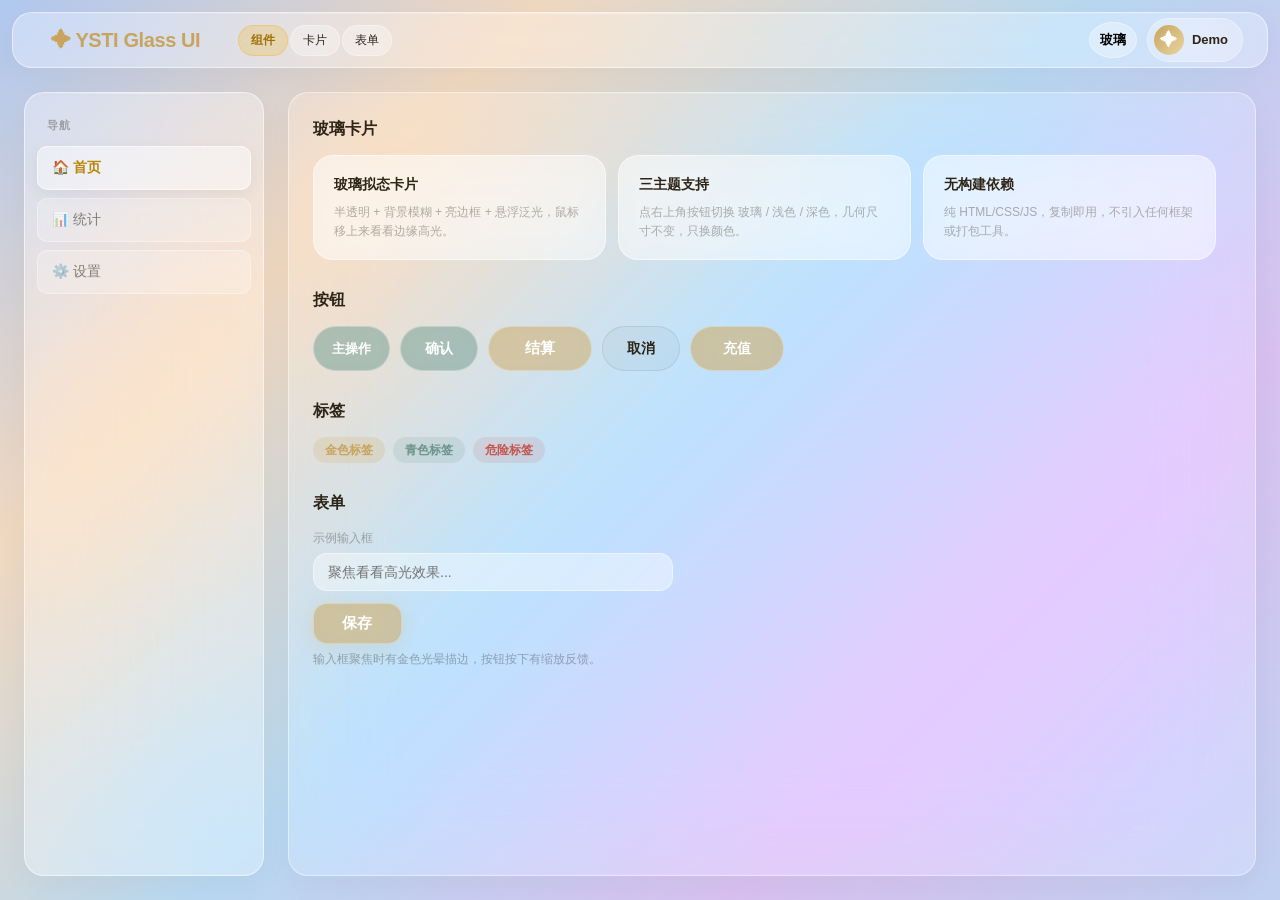
==== index.html @ b8344b78 "feat: YSTI Glass UI 初版——三主题玻璃拟态 UI 体系 - assets/ysti-glass.css：完整三主题样式（玻璃/浅色/深色，114KB） - assets/liqui" ====
<!DOCTYPE html>
<html lang="zh-CN">
<head>
<meta charset="UTF-8">
<meta name="viewport" content="width=device-width, initial-scale=1.0">
<title>YSTI Glass UI — 三主题玻璃拟态演示</title>
<link rel="stylesheet" href="assets/ysti-glass.css">
<style>
/* 演示页专属布局（演示用，非 UI 体系的一部分） */
body{padding:0}
.demo-wrap{display:flex;flex-direction:column;height:100vh}
.demo-main{display:flex;flex:1;min-height:0;padding:12px;gap:12px}
.demo-side{width:240px;padding:16px 12px;overflow-y:auto}
.demo-content{flex:1;padding:24px;overflow-y:auto}
.section{margin-bottom:28px}
.section h2{font-size:16px;margin-bottom:14px;color:var(--text);font-weight:700}
.card-row{display:flex;gap:12px;flex-wrap:wrap;margin-bottom:12px}
.demo-card{padding:18px 20px;min-width:180px;flex:1}
.demo-card h4{margin-bottom:8px;font-size:14px;color:var(--text)}
.demo-card p{font-size:12px;color:var(--text-dim);line-height:1.6}
.btn-row{display:flex;gap:10px;flex-wrap:wrap}
.demo-field{margin-bottom:12px;max-width:360px}
.demo-field label{display:block;font-size:12px;color:var(--text-dim);margin-bottom:6px}
.demo-field input{width:100%;padding:10px 14px;background:rgba(255,255,255,.4);border:1px solid rgba(255,255,255,.5);border-radius:var(--radius-sm);color:var(--text);font-size:14px;outline:none;font-family:inherit}
.demo-field input:focus{border-color:rgba(200,164,92,.5);box-shadow:0 0 0 3px var(--accent-glow)}
.badge-row{display:flex;gap:8px;flex-wrap:wrap;margin-bottom:12px}
.demo-badge{padding:4px 12px;border-radius:var(--radius-pill);font-size:12px;font-weight:600}
.demo-badge.gold{background:rgba(200,164,92,.2);color:var(--accent)}
.demo-badge.teal{background:rgba(107,149,137,.15);color:var(--teal)}
.demo-badge.red{background:rgba(196,85,77,.12);color:var(--danger)}
.demo-tip{font-size:12px;color:var(--text-dim);margin-top:6px}
</style>
</head>
<body>

<canvas id="cursorGlow"></canvas>
<div class="app-container demo-wrap" id="app">
  <div class="topbar">
    <div class="topbar-left">
      <div class="topbar-logo">✦ YSTI Glass UI</div>
      <div class="topbar-nav">
        <button class="topbar-nav-btn active">组件</button>
        <button class="topbar-nav-btn">卡片</button>
        <button class="topbar-nav-btn">表单</button>
      </div>
    </div>
    <div class="topbar-right">
      <button class="icon-btn" id="themeToggle" title="切换主题" style="font-size:13px;font-weight:600;padding:0 10px;width:auto">玻璃</button>
      <div class="user-badge"><div class="user-avatar">✦</div><span class="user-name">Demo</span></div>
    </div>
  </div>
  <div class="main-layout demo-main">
    <div class="sidebar demo-side">
      <div class="sidebar-title">导航</div>
      <button class="game-btn active"><span class="game-label">🏠 首页</span></button>
      <button class="game-btn"><span class="game-label">📊 统计</span></button>
      <button class="game-btn"><span class="game-label">⚙️ 设置</span></button>
    </div>
    <div class="main-content demo-content">
      <div class="section">
        <h2>玻璃卡片</h2>
        <div class="card-row">
          <div class="order-card demo-card">
            <h4>玻璃拟态卡片</h4>
            <p>半透明 + 背景模糊 + 亮边框 + 悬浮泛光，鼠标移上来看看边缘高光。</p>
          </div>
          <div class="order-card demo-card">
            <h4>三主题支持</h4>
            <p>点右上角按钮切换 玻璃 / 浅色 / 深色，几何尺寸不变，只换颜色。</p>
          </div>
          <div class="order-card demo-card">
            <h4>无构建依赖</h4>
            <p>纯 HTML/CSS/JS，复制即用，不引入任何框架或打包工具。</p>
          </div>
        </div>
      </div>
      <div class="section">
        <h2>按钮</h2>
        <div class="btn-row">
          <button class="btn-accept">主操作</button>
          <button class="btn-confirm">确认</button>
          <button class="btn-checkout">结算</button>
          <button class="btn-cancel">取消</button>
          <button class="btn-recharge">充值</button>
        </div>
      </div>
      <div class="section">
        <h2>标签</h2>
        <div class="badge-row">
          <span class="demo-badge gold">金色标签</span>
          <span class="demo-badge teal">青色标签</span>
          <span class="demo-badge red">危险标签</span>
        </div>
      </div>
      <div class="section">
        <h2>表单</h2>
        <div class="demo-field"><label>示例输入框</label><input placeholder="聚焦看看高光效果..."></div>
        <div class="btn-row"><button class="btn-save" style="width:auto;padding:10px 28px">保存</button></div>
        <div class="demo-tip">输入框聚焦时有金色光晕描边，按钮按下有缩放反馈。</div>
      </div>
    </div>
  </div>
</div>

<script src="assets/liquid-glass.js"></script>
<script>
// ============ 光标泛光（可选特效） ============
(function () {
  var canvas = document.getElementById("cursorGlow");
  if (!canvas) return;
  var ctx = canvas.getContext("2d");
  var mx = -200, my = -200, tmx = -200, tmy = -200;
  var dpr = window.devicePixelRatio || 1;
  function resize() {
    canvas.width = window.innerWidth * dpr;
    canvas.height = window.innerHeight * dpr;
    canvas.style.width = window.innerWidth + "px";
    canvas.style.height = window.innerHeight + "px";
    ctx.scale(dpr, dpr);
  }
  resize();
  window.addEventListener("resize", resize);
  function drawGlow() {
    ctx.clearRect(0, 0, window.innerWidth, window.innerHeight);
    tmx += (mx - tmx) * 0.25;
    tmy += (my - tmy) * 0.25;
    var g = ctx.createRadialGradient(tmx, tmy, 0, tmx, tmy, 180);
    g.addColorStop(0, "rgba(255,255,255,0.15)");
    g.addColorStop(0.35, "rgba(255,255,255,0.04)");
    g.addColorStop(1, "rgba(255,255,255,0)");
    ctx.fillStyle = g;
    ctx.fillRect(tmx - 180, tmy - 180, 360, 360);
    requestAnimationFrame(drawGlow);
  }
  drawGlow();
  document.addEventListener("mousemove", function (e) { mx = e.clientX; my = e.clientY; }, { passive: true });
})();

// ============ 玻璃边缘高光（可选特效） ============
(function () {
  function applyEdgeGlow(p, rx, ry) {
    var isDark = document.body.classList.contains("dark-mode");
    var c = isDark ? "200,164,92" : "255,255,255";
    var op1 = isDark ? 0.7 : 0.85;
    var op2 = isDark ? 0.25 : 0.18;
    var et = 0, eb = 0, el = 0, er = 0;
    var dt = Math.abs(ry); if (dt <= 50) et = 1 - dt / 50;
    var db = Math.abs(ry - 100); if (db <= 50) eb = 1 - db / 50;
    var dl = Math.abs(rx); if (dl <= 50) el = 1 - dl / 50;
    var dr = Math.abs(rx - 100); if (dr <= 50) er = 1 - dr / 50;
    var shadows = [];
    if (et > 0.02) shadows.push("inset 0 2px 1px rgba(" + c + "," + (op1 * et).toFixed(3) + "),inset 0 8px 22px -8px rgba(" + c + "," + (op2 * et).toFixed(3) + ")");
    if (eb > 0.02) shadows.push("inset 0 -2px 1px rgba(" + c + "," + (op1 * eb).toFixed(3) + "),inset 0 -8px 22px -8px rgba(" + c + "," + (op2 * eb).toFixed(3) + ")");
    if (el > 0.02) shadows.push("inset 2px 0 1px rgba(" + c + "," + (op1 * el).toFixed(3) + "),inset 8px 0 22px -8px rgba(" + c + "," + (op2 * el).toFixed(3) + ")");
    if (er > 0.02) shadows.push("inset -2px 0 1px rgba(" + c + "," + (op1 * er).toFixed(3) + "),inset -8px 0 22px -8px rgba(" + c + "," + (op2 * er).toFixed(3) + ")");
    p.style.boxShadow = shadows.join(",") || "";
  }
  var raf = null, lx = -999, ly = -999;
  document.addEventListener("mousemove", function (e) {
    lx = e.clientX; ly = e.clientY;
    if (!raf) raf = requestAnimationFrame(update);
  }, { passive: true });
  function update() {
    raf = null;
    document.querySelectorAll(".glass-panel").forEach(function (p) {
      var r = p.getBoundingClientRect();
      if (r.width <= 0) { p.style.boxShadow = ""; return; }
      var rx = ((lx - r.left) / r.width) * 100;
      var ry = ((ly - r.top) / r.height) * 100;
      if (rx < -60 || rx > 160 || ry < -60 || ry > 160) { p.style.boxShadow = ""; return; }
      applyEdgeGlow(p, rx, ry);
    });
  }
  function ig() {
    var sc = ".sidebar,.main-content,.topbar,.order-card,.login-panel,.publish-form";
    document.querySelectorAll(sc).forEach(function (el) { if (!el.classList.contains("glass-panel")) el.classList.add("glass-panel"); });
  }
  if (document.readyState === "loading") document.addEventListener("DOMContentLoaded", ig); else ig();
  window._glassInit = ig;
})();

// ============ 三主题切换 ============
(function () {
  var themeBtn = document.getElementById("themeToggle");
  var theme = localStorage.getItem("ysti_theme") || "glass";
  function applyTheme() {
    document.body.classList.remove("light-mode", "dark-mode");
    if (theme === "glass") { if (themeBtn) themeBtn.textContent = "玻璃"; if (window._glassInit) window._glassInit(); }
    else if (theme === "light") { document.body.classList.add("light-mode"); if (themeBtn) themeBtn.textContent = "浅色"; }
    else { document.body.classList.add("dark-mode"); if (themeBtn) themeBtn.textContent = "深色"; }
    localStorage.setItem("ysti_theme", theme);
  }
  applyTheme();
  if (themeBtn) {
    themeBtn.addEventListener("click", function () {
      if (theme === "glass") theme = "light";
      else if (theme === "light") theme = "dark";
      else theme = "glass";
      applyTheme();
    });
  }
})();
</script>
</body>
</html>
---- assets/ysti-glass.css ----
*,*::before,*::after{margin:0;padding:0;box-sizing:border-box}
:root{--glass-bg:rgba(255,255,255,0.45);--glass-bg-hover:rgba(255,255,255,0.65);--glass-border:rgba(255,255,255,0.5);--glass-blur:blur(28px);--glass-shadow:0 8px 40px rgba(0,0,0,0.08);--glass-shadow-hover:0 16px 56px rgba(0,0,0,0.12);--accent:#c8a45c;--accent2:#e8d5a3;--accent-glow:rgba(200,164,92,0.3);--teal:#6b9589;--teal-glow:rgba(107,149,137,0.25);--danger:#c4554d;--danger-glow:rgba(196,85,77,0.2);--text:#2c2416;--text-secondary:rgba(44,36,22,0.55);--text-dim:rgba(44,36,22,0.35);--bg:#f7f5f0;--radius:20px;--radius-sm:14px;--radius-xs:10px;--radius-pill:100px;--spring:cubic-bezier(0.34,1.56,0.64,1);--ease-out:cubic-bezier(0.16,1,0.3,1)}
html{scroll-behavior:smooth;font-family:-apple-system,BlinkMacSystemFont,"SF Pro Display","SF Pro Text","PingFang SC","Microsoft YaHei",sans-serif;-webkit-font-smoothing:antialiased;color:var(--text)}
body{background:var(--bg);overflow:hidden;height:100vh;line-height:1.5}
.login-overlay{position:fixed;inset:0;z-index:10000;display:flex;align-items:center;justify-content:center;background:rgba(247,245,240,0.75);backdrop-filter:blur(12px);-webkit-backdrop-filter:blur(12px);transition:opacity .45s ease,visibility .45s ease}
.login-overlay.hidden{opacity:0;visibility:hidden;pointer-events:none}
.login-panel{background:#fff;border:1px solid rgba(0,0,0,0.06);border-radius:28px;padding:52px 44px;width:100%;max-width:440px;text-align:center;box-shadow:0 2px 20px rgba(0,0,0,0.06);animation:panelIn .6s var(--spring)}
@keyframes panelIn{from{opacity:0;transform:translateY(28px) scale(.96)}to{opacity:1;transform:translateY(0) scale(1)}}
@keyframes fadeIn{from{opacity:0}to{opacity:1}}
.login-icon{width:76px;height:76px;margin:0 auto 20px;background:linear-gradient(135deg,rgba(200,164,92,.15),rgba(232,213,163,.1));border:1px solid rgba(200,164,92,.2);border-radius:50%;display:flex;align-items:center;justify-content:center;font-size:36px}
.login-panel h2{font-size:26px;font-weight:700;letter-spacing:-.02em;margin-bottom:6px}
.login-tabs{display:flex;gap:0;margin-bottom:20px;background:rgba(0,0,0,.03);border-radius:var(--radius-pill);padding:3px}
.login-tab{flex:1;padding:8px 0;border:none;background:transparent;border-radius:var(--radius-pill);font-size:14px;font-weight:600;cursor:pointer;color:var(--text-secondary);transition:all .3s ease;font-family:inherit}
.login-tab.active{background:#fff;color:var(--accent);box-shadow:0 2px 8px rgba(0,0,0,.06)}
.login-tab:hover:not(.active){color:var(--text)}
.login-error{font-size:13px;color:var(--danger);margin-bottom:12px;display:none}
.login-field{position:relative;margin-bottom:14px}
.login-field .field-icon{position:absolute;left:16px;top:50%;transform:translateY(-50%);font-size:16px;pointer-events:none;z-index:1}
.login-field input{width:100%;padding:14px 16px 14px 44px;background:#f8f8f7;border:1px solid rgba(0,0,0,.08);border-radius:var(--radius-sm);color:var(--text);font-size:15px;outline:none;transition:all .3s ease}
.login-field input:focus{border-color:rgba(200,164,92,.5);box-shadow:0 0 0 3px var(--accent-glow)}
.login-field input::placeholder{color:var(--text-dim)}
.login-btn{width:100%;padding:15px;background:var(--accent);color:#fff;border:none;border-radius:var(--radius-sm);font-size:16px;font-weight:700;cursor:pointer;letter-spacing:.02em;transition:all .3s var(--spring);margin-top:8px;font-family:inherit}
.login-btn:hover{background:var(--accent2);transform:translateY(-1px);box-shadow:0 4px 16px var(--accent-glow)}
.login-btn:active{transform:scale(.97)}
.login-hint{font-size:12px;color:var(--text-dim);margin-top:20px}
.app-container{display:flex;flex-direction:column;height:100vh;overflow:hidden;padding:0}
.topbar{position:relative;z-index:100;height:56px;display:flex;align-items:center;justify-content:space-between;padding:0 24px;background:rgba(255,255,255,.5);backdrop-filter:blur(30px) saturate(1.8);-webkit-backdrop-filter:blur(30px) saturate(1.8);flex-shrink:0}
.topbar-left{display:flex;align-items:center;gap:4px}
.topbar-logo{font-size:20px;font-weight:800;letter-spacing:-.02em;color:var(--accent);cursor:pointer;padding:6px 14px;border-radius:8px;text-decoration:none;transition:background .2s ease;user-select:none}
.topbar-logo:hover{background:rgba(0,0,0,.03)}
.topbar-nav{display:flex;align-items:center;gap:2px;margin-left:20px}
.topbar-nav-btn{display:flex;align-items:center;gap:4px;padding:5px 10px;border:none;background:transparent;border-radius:var(--radius-pill);font-size:12px;font-weight:500;color:var(--text-secondary);cursor:pointer;transition:all .3s ease;font-family:inherit;white-space:nowrap}
.topbar-nav-btn:hover{background:rgba(0,0,0,.03);color:var(--text)}
.topbar-nav-btn.active{background:rgba(200,164,92,.15);color:var(--accent);font-weight:700}
.topbar-nav-btn .badge{display:inline-flex;align-items:center;justify-content:center;min-width:18px;height:18px;padding:0 5px;border-radius:9px;background:var(--danger);color:#fff;font-size:10px;font-weight:700}
.topbar-right{display:flex;align-items:center;gap:10px;position:relative}
.topbar-balance{display:flex;align-items:center;gap:14px;padding:6px 16px;background:rgba(255,255,255,.45);backdrop-filter:blur(12px);-webkit-backdrop-filter:blur(12px);border:1px solid rgba(0,0,0,.06);border-radius:var(--radius-pill);font-size:13px;font-weight:600}
.topbar-balance .bal-item{display:flex;align-items:center;gap:4px}
.topbar-balance .bal-label{font-size:10px;color:var(--text-dim);font-weight:400}
.topbar-balance .bal-val{font-weight:700;color:var(--text)}
.bal-y{color:var(--accent)!important}
.bal-i{color:var(--teal)!important}
.icon-btn{width:36px;height:36px;border:none;background:rgba(255,255,255,.4);backdrop-filter:blur(8px);-webkit-backdrop-filter:blur(8px);border:1px solid rgba(0,0,0,.06);border-radius:50%;font-size:18px;cursor:pointer;display:flex;align-items:center;justify-content:center;transition:all .3s ease;position:relative}
.icon-btn:hover{background:rgba(255,255,255,.6);transform:scale(1.05)}
.icon-btn.has-notify::after{content:'';position:absolute;top:4px;right:4px;width:9px;height:9px;background:var(--danger);border-radius:50%;border:2px solid rgba(255,255,255,.8)}
.notify-dropdown{position:absolute;top:calc(100% + 8px);right:52px;background:rgba(255,255,255,.88);backdrop-filter:blur(40px) saturate(1.8);-webkit-backdrop-filter:blur(40px) saturate(1.8);border:1px solid rgba(255,255,255,.6);border-radius:var(--radius-sm);padding:6px 0;min-width:260px;max-height:360px;overflow-y:auto;box-shadow:0 12px 40px rgba(0,0,0,.1);opacity:0;visibility:hidden;transform:translateY(-8px);transition:all .25s var(--ease-out);z-index:101}
.notify-dropdown.show{opacity:1;visibility:visible;transform:translateY(0)}
.notify-item{display:flex;align-items:flex-start;gap:10px;padding:10px 16px;font-size:13px;color:var(--text);cursor:pointer;transition:background .2s ease;border-bottom:1px solid rgba(0,0,0,.03)}
.notify-item:hover{background:rgba(0,0,0,.02)}
.notify-item.unread{background:rgba(200,164,92,.06)}
.notify-dot{width:7px;height:7px;border-radius:50%;background:var(--accent);flex-shrink:0;margin-top:5px}
.notify-dot.read{background:transparent}
.notify-content{flex:1;min-width:0}
.notify-title{font-weight:600;font-size:13px;margin-bottom:2px}
.notify-desc{font-size:11px;color:var(--text-secondary);line-height:1.4}
.notify-time{font-size:10px;color:var(--text-dim);margin-top:3px}
.notify-empty{padding:24px;text-align:center;color:var(--text-dim);font-size:13px}
.user-badge{display:flex;align-items:center;gap:8px;padding:6px 14px 6px 6px;background:rgba(255,255,255,.2);backdrop-filter:blur(24px) saturate(1.2);-webkit-backdrop-filter:blur(24px) saturate(1.2);border:1px solid rgba(255,255,255,.35);border-radius:var(--radius-pill);cursor:pointer;transition:all .3s ease}
.user-badge:hover{background:rgba(255,255,255,.65);transform:translateY(-1px)}
.user-avatar{width:30px;height:30px;border-radius:50%;background:linear-gradient(135deg,#c8a45c,#e8d5a3);display:flex;align-items:center;justify-content:center;font-size:18px;color:#fff;flex-shrink:0}
.user-name{font-size:13px;font-weight:600;max-width:120px;overflow:hidden;text-overflow:ellipsis;white-space:nowrap}
.settings-dropdown{position:absolute;top:calc(100% + 8px);right:4px;background:rgba(255,255,255,.85);backdrop-filter:blur(40px) saturate(1.8);-webkit-backdrop-filter:blur(40px) saturate(1.8);border:1px solid rgba(255,255,255,.6);border-radius:var(--radius-sm);padding:6px 0;min-width:180px;box-shadow:0 12px 40px rgba(0,0,0,.1);opacity:0;visibility:hidden;transform:translateY(-8px);transition:all .25s var(--ease-out);z-index:101}
.settings-dropdown.show{opacity:1;visibility:visible;transform:translateY(0)}
.dropdown-item{display:flex;align-items:center;gap:10px;padding:10px 18px;font-size:14px;color:var(--text);cursor:pointer;transition:background .2s ease}
.dropdown-item:hover{background:rgba(0,0,0,.03)}
.dropdown-item.danger{color:var(--danger)}
.dropdown-item.danger:hover{background:rgba(196,85,77,.08)}
.dropdown-divider{height:1px;background:rgba(0,0,0,.06);margin:4px 0}
.main-layout{display:flex;flex:1;min-height:0;overflow:hidden}
.sidebar{width:220px;padding:20px 14px;background:rgba(255,255,255,.18);backdrop-filter:blur(44px) saturate(1.6);-webkit-backdrop-filter:blur(44px) saturate(1.6);display:flex;flex-direction:column;gap:6px;overflow-y:auto;flex-shrink:0}
.sidebar-title{font-size:11px;font-weight:700;text-transform:uppercase;letter-spacing:.06em;color:var(--text-dim);padding:0 10px;margin:8px 0 6px}
.game-btn{display:flex;align-items:center;gap:10px;padding:10px 14px;border:none;background:transparent;border-radius:var(--radius-xs);font-size:14px;font-weight:500;color:var(--text-secondary);cursor:pointer;transition:all .3s ease;font-family:inherit;text-align:left;width:100%}
.game-btn:hover{background:rgba(255,255,255,.42)!important;border-color:rgba(255,255,255,.55)!important;color:var(--text)!important;box-shadow:0 3px 14px rgba(0,0,0,.06)!important}
.game-btn.active{background:rgba(255,255,255,.48)!important;color:var(--accent)!important;font-weight:700!important;border-color:rgba(255,255,255,.55)!important;box-shadow:0 4px 16px rgba(0,0,0,.06)!important}
.game-btn .game-icon{font-size:18px}
.game-btn 
.game-btn:disabled{cursor:default;pointer-events:none}
.main-content{flex:1;padding:24px 32px;overflow-y:auto;min-width:0;scrollbar-gutter:stable}
.section-header{display:flex;align-items:center;gap:14px;margin-bottom:20px}
.oc-cart-entry{display:inline-flex;align-items:center;gap:6px;margin-left:auto;padding:8px 14px;border-radius:12px;border:1px solid rgba(0,0,0,.08);background:rgba(255,255,255,.45);backdrop-filter:blur(12px);-webkit-backdrop-filter:blur(12px);color:var(--text);font-size:13px;font-weight:600;font-family:inherit;cursor:pointer;flex-shrink:0;transition:all .2s}
.oc-cart-entry:hover{border-color:var(--accent);box-shadow:0 0 0 3px var(--accent-glow)}
.oc-cart-entry .oce-icon{font-size:15px;line-height:1}
body.light-mode .oc-cart-entry{background:rgba(0,0,0,.03);border-color:rgba(0,0,0,.08)}
body.dark-mode .oc-cart-entry{background:rgba(255,255,255,.06);border-color:rgba(255,255,255,.1);color:#e8e6e3}
.section-header-icon{font-size:28px;flex-shrink:0;width:44px;height:44px;display:flex;align-items:center;justify-content:center;background:rgba(255,255,255,.35);backdrop-filter:blur(12px);-webkit-backdrop-filter:blur(12px);border-radius:12px;border:1px solid rgba(255,255,255,.4)}
.section-title{font-size:20px;font-weight:700;letter-spacing:-.02em}
.section-subtitle{font-size:13px;color:var(--text-dim);margin-top:4px}
.hidden-view{display:none}#view-chat:not(.hidden-view){display:flex;flex-direction:column;height:100%}#chatActive{flex:1;min-height:0}

.search-bar{display:flex!important;align-items:center;gap:6px;margin-bottom:16px}
.search-input{flex:1!important;min-width:120px;padding:10px 16px;background:rgba(255,255,255,.25);border:1px solid rgba(0,0,0,.06);border-radius:var(--radius-pill);font-size:13px;color:var(--text);outline:none;font-family:inherit;transition:all .2s ease;height:42px;line-height:1.4;box-sizing:border-box}
.search-input:focus{border-color:rgba(200,164,92,.5);box-shadow:0 0 0 2px rgba(200,164,92,.15)}
.search-input::placeholder{color:var(--text-dim)}.search-btn{padding:10px 16px;background:rgba(200,164,92,.4);backdrop-filter:blur(10px);-webkit-backdrop-filter:blur(10px);color:#fff;border:1px solid rgba(255,255,255,.3);border-radius:var(--radius-pill);font-size:13px;font-weight:600;cursor:pointer;transition:all .2s ease;font-family:inherit;white-space:nowrap;height:42px;line-height:1.4;flex-shrink:0;box-sizing:border-box}
.search-btn:hover{background:rgba(200,164,92,.6);transform:translateY(-1px)}
.search-btn:active{transform:scale(.97)}
.filter-group{display:flex;gap:2px;flex-shrink:0!important;align-items:center}
.filter-select{display:none;padding:10px 32px 10px 14px;background:rgba(255,255,255,.4);backdrop-filter:blur(20px) saturate(1.6);-webkit-backdrop-filter:blur(20px) saturate(1.6);border:1px solid rgba(255,255,255,.55);border-radius:var(--radius-pill);font-size:12px;font-weight:600;color:var(--text);cursor:pointer;font-family:inherit;outline:none;appearance:none;-webkit-appearance:none;background-image:url("data:image/svg+xml,%3Csvg xmlns='http://www.w3.org/2000/svg' width='12' height='12' viewBox='0 0 12 12'%3E%3Cpath d='M2 4l4 4 4-4' stroke='%23888' stroke-width='1.8' fill='none' stroke-linecap='round' stroke-linejoin='round'/%3E%3C/svg%3E");background-repeat:no-repeat;background-position:right 10px center;transition:all .25s ease;box-shadow:0 2px 12px rgba(0,0,0,.05);box-sizing:border-box}
.filter-select:hover{border-color:rgba(200,164,92,.6);box-shadow:0 4px 20px rgba(200,164,92,.18);background:rgba(255,255,255,.6);transform:translateY(-1px)}
.filter-select:focus{border-color:var(--accent);box-shadow:0 0 0 3px var(--accent-glow)}
/* Custom Filter Dropdown */
.filter-dropdown{position:relative;flex-shrink:0!important;display:flex;align-items:center;height:42px}
.filter-dropdown-trigger{display:flex;align-items:center;gap:4px;padding:10px 10px;background:rgba(255,255,255,.4);backdrop-filter:blur(20px) saturate(1.6);-webkit-backdrop-filter:blur(20px) saturate(1.6);border:1px solid rgba(255,255,255,.55);border-radius:var(--radius-pill);font-size:13px;font-weight:600;color:var(--text);cursor:pointer;font-family:inherit;outline:none;transition:all .25s ease;box-shadow:0 2px 12px rgba(0,0,0,.05);white-space:nowrap;user-select:none;height:42px;line-height:1.4;box-sizing:border-box}
.filter-dropdown-trigger:hover{border-color:rgba(200,164,92,.5);box-shadow:0 4px 20px rgba(200,164,92,.15);background:rgba(255,255,255,.65);transform:translateY(-1px)}
.filter-dropdown.open .filter-dropdown-trigger{border-color:rgba(200,164,92,.5);box-shadow:0 4px 16px rgba(200,164,92,.15);background:rgba(255,255,255,.55)}
.filter-dropdown-arrow{font-size:10px;color:var(--text-dim);transition:transform .25s ease;line-height:1;display:inline-flex;align-items:center}
.filter-dropdown.open .filter-dropdown-arrow{transform:rotate(180deg)}
.filter-dropdown-menu{position:absolute;top:calc(100% + 6px);left:0;min-width:100%;background:rgba(255,255,255,.55);backdrop-filter:blur(44px) saturate(2);-webkit-backdrop-filter:blur(44px) saturate(2);border:1px solid rgba(255,255,255,.6);border-radius:var(--radius-sm);padding:6px;box-shadow:0 12px 40px rgba(0,0,0,.1);opacity:0;visibility:hidden;transform:translateY(-6px);transition:all .25s var(--ease-out);z-index:999;overflow:hidden}
.filter-dropdown.open .filter-dropdown-menu{opacity:1;visibility:visible;transform:translateY(0)}
.filter-dropdown-item{padding:8px 14px;font-size:12px;font-weight:500;color:var(--text);cursor:pointer;border-radius:6px;transition:all .15s ease;white-space:nowrap}
.filter-dropdown-item:hover{background:rgba(200,164,92,.12);color:#b8943a}
.filter-dropdown-item.active{background:rgba(200,164,92,.18);color:#b8943a;font-weight:700}
body.dark-mode .filter-dropdown-trigger{background:rgba(255,255,255,0.1)!important;backdrop-filter:blur(20px) saturate(1.6)!important;-webkit-backdrop-filter:blur(20px) saturate(1.6)!important;border:1px solid rgba(255,255,255,0.2)!important;color:rgba(232,230,227,0.9)!important;box-shadow:0 2px 12px rgba(0,0,0,.2)!important}
body.dark-mode .filter-dropdown-trigger:hover{border-color:rgba(200,164,92,.5)!important}
body.dark-mode .filter-dropdown-menu{background:rgba(38,38,42,.95)!important;border:1px solid rgba(255,255,255,0.15)!important;box-shadow:0 12px 40px rgba(0,0,0,.4)!important}
body.dark-mode .filter-dropdown-item{color:rgba(232,230,227,0.8)!important}
body.dark-mode .filter-dropdown-item:hover{background:rgba(200,164,92,.15)!important}
body.dark-mode .filter-dropdown-item.active{background:rgba(200,164,92,.22)!important}





.order-grid{display:grid;grid-template-columns:repeat(auto-fill,minmax(340px,1fr));gap:16px}
.order-card{background:rgba(255,255,255,.45);backdrop-filter:blur(20px);-webkit-backdrop-filter:blur(20px);border:1px solid rgba(255,255,255,.5);border-radius:var(--radius);padding:20px;transition:transform .3s var(--spring),box-shadow .3s ease;position:relative;display:flex;flex-direction:column}
.order-card:hover{transform:translateY(-2px);box-shadow:var(--glass-shadow-hover)}
.order-card.urgent{border-color:rgba(196,85,77,.3);background:rgba(255,240,238,.5)}
.urgent-badge{position:absolute;top:12px;right:12px;padding:3px 10px;background:var(--danger);color:#fff;font-size:11px;font-weight:700;border-radius:var(--radius-pill)}
.game-tag{display:inline-block;font-size:11px;padding:2px 8px;background:rgba(200,164,92,.15);color:var(--accent);border-radius:6px;font-weight:600;margin-bottom:8px}
.order-title{font-size:16px;font-weight:700;margin-bottom:6px}
.order-desc{font-size:13px;color:var(--text-secondary);margin-bottom:10px;line-height:1.5}
.order-meta{display:flex;flex-wrap:wrap;gap:6px;margin-bottom:12px}
.order-tag{font-size:11px;padding:3px 8px;background:rgba(0,0,0,.04);border-radius:6px;color:var(--text-secondary)}
.order-footer{display:flex;align-items:center;justify-content:space-between;padding-top:12px;border-top:1px solid rgba(0,0,0,.04)}
.order-price{font-size:22px;font-weight:700;color:var(--accent)}
.order-deadline{font-size:12px;color:var(--text-dim)}
.btn-accept{padding:7px 18px;border-radius:var(--radius-pill);font-size:13px;font-weight:600;cursor:pointer;background:rgba(107,149,137,.5);backdrop-filter:blur(10px);-webkit-backdrop-filter:blur(10px);color:#fff;border:1px solid rgba(255,255,255,.3);transition:all .3s var(--spring);font-family:inherit}
.btn-accept:hover{background:rgba(107,149,137,.7);transform:translateY(-2px);box-shadow:0 6px 20px var(--teal-glow)}
.btn-accept:active{transform:scale(.95)}
.price-grid{display:grid;grid-template-columns:repeat(auto-fill,minmax(300px,1fr));gap:16px}
.svc-card{background:rgba(255,255,255,.45);backdrop-filter:blur(20px);-webkit-backdrop-filter:blur(20px);border:1px solid rgba(255,255,255,.5);border-radius:var(--radius);padding:20px;display:flex;align-items:center;gap:14px;transition:transform .3s var(--spring),box-shadow .3s ease;cursor:pointer}
.svc-card:hover{transform:translateY(-2px);box-shadow:var(--glass-shadow-hover)}

.svc-card-info{flex:1;min-width:0}
.svc-card-name{font-size:17px;font-weight:600;margin-bottom:4px;color:#c8a45c}
.svc-card-desc{font-size:13px;color:var(--text-secondary);line-height:1.4}
.svc-card-btn{padding:10px 22px;border-radius:var(--radius-pill);font-size:13px;font-weight:600;cursor:pointer;background:rgba(200,164,92,.45);backdrop-filter:blur(8px);-webkit-backdrop-filter:blur(8px);color:var(--accent);border:1px solid rgba(200,164,92,.3);transition:all .3s var(--spring);font-family:inherit;white-space:nowrap;flex-shrink:0}
.svc-card-btn:hover{background:rgba(200,164,92,.7);color:#fff;border-color:rgba(200,164,92,.5);transform:translateY(-1px);box-shadow:0 4px 16px var(--accent-glow)}
.cart-list{display:flex;flex-direction:column;gap:12px}
.cart-item{display:flex;align-items:center;gap:14px;background:rgba(255,255,255,.45);backdrop-filter:blur(20px);-webkit-backdrop-filter:blur(20px);border:1px solid rgba(255,255,255,.5);border-radius:var(--radius);padding:16px 20px}.cart-item:hover{box-shadow:inset 0 0 0 1px rgba(255,255,255,0.6),0 8px 28px rgba(0,0,0,0.06)}
.cart-item .ci-icon{font-size:24px;flex-shrink:0}
.cart-item .ci-info{flex:1;min-width:0}
.cart-item .ci-name{font-size:15px;font-weight:600}
.cart-item .ci-tier{font-size:12px;color:var(--text-dim);margin-top:2px}
.cart-item .ci-game{font-size:11px;color:var(--accent);margin-top:2px}
.cart-item .ci-price{font-size:18px;font-weight:700;color:var(--accent);min-width:70px;text-align:right}
.cart-qty{display:flex;align-items:center;gap:0;border-radius:var(--radius-xs);overflow:hidden;border:1px solid rgba(0,0,0,.08)}
.cart-qty button{width:30px;height:30px;border:none;background:rgba(0,0,0,.03);cursor:pointer;font-size:16px;display:flex;align-items:center;justify-content:center;color:var(--text);font-family:inherit}
.cart-qty button:hover{background:rgba(0,0,0,.06)}
.cart-qty span{width:32px;text-align:center;font-weight:600;font-size:14px}
.cart-edit-btn{height:32px;padding:0 12px;border:none;background:transparent;cursor:pointer;font-size:13px;font-weight:600;color:var(--accent);border-radius:var(--radius-pill);transition:all .2s;display:flex;align-items:center;justify-content:center;white-space:nowrap}
.cart-edit-btn:hover{background:rgba(99,125,255,.15);transform:translateY(-1px)}
.cart-remove{width:32px;height:32px;border:none;background:transparent;cursor:pointer;font-size:18px;color:var(--text-dim);border-radius:50%;display:flex;align-items:center;justify-content:center;transition:all .2s ease}
.cart-remove:hover{background:rgba(196,85,77,.1);color:var(--danger)}
.cart-footer{display:flex;align-items:center;justify-content:space-between;margin-top:20px;padding:18px 24px;background:rgba(255,255,255,.45);backdrop-filter:blur(20px);-webkit-backdrop-filter:blur(20px);border:1px solid rgba(255,255,255,.5);border-radius:var(--radius)}
.cart-total-label{font-size:13px;color:var(--text-secondary);margin-bottom:2px}
.total-price{font-size:26px;font-weight:700;color:var(--accent);letter-spacing:-.03em}
.btn-checkout{padding:12px 36px;border-radius:var(--radius-pill);font-size:15px;font-weight:700;cursor:pointer;background:rgba(200,164,92,.5);backdrop-filter:blur(10px);-webkit-backdrop-filter:blur(10px);color:#fff;border:1px solid rgba(255,255,255,.3);transition:all .3s var(--spring);font-family:inherit}
.btn-checkout:hover{background:rgba(200,164,92,.7);transform:translateY(-2px);box-shadow:0 8px 24px var(--accent-glow)}
.btn-checkout:active{transform:scale(.95)}
.publish-form{background:rgba(255,255,255,.5);backdrop-filter:blur(24px) saturate(1.6);-webkit-backdrop-filter:blur(24px) saturate(1.6);border:1px solid rgba(255,255,255,.6);border-radius:var(--radius);padding:28px;max-width:640px;box-shadow:0 8px 40px rgba(0,0,0,.06)}
.form-group{margin-bottom:16px}
.form-group label{display:block;font-size:12px;font-weight:600;text-transform:uppercase;letter-spacing:.05em;color:var(--text-dim);margin-bottom:6px}
.form-group input,.form-group textarea,.form-group select{width:100%;padding:12px 16px;background:rgba(255,255,255,.6);border:1px solid rgba(0,0,0,.08);border-radius:var(--radius-xs);color:var(--text);font-size:14px;outline:none;font-family:inherit;resize:vertical;transition:border-color .3s ease,box-shadow .3s ease}
.form-group input:focus,.form-group textarea:focus,.form-group select:focus{border-color:rgba(200,164,92,.5);box-shadow:0 0 0 3px var(--accent-glow)}
#profileModal input[type=password]{width:100%;padding:7px 10px;font-size:13px;background:rgba(255,255,255,.45);backdrop-filter:blur(12px);-webkit-backdrop-filter:blur(12px);border:1px solid rgba(255,255,255,.5);border-radius:10px;outline:none;transition:all .25s ease;color:var(--text);font-family:inherit}
#profileModal input[type=password]:focus{border-color:rgba(200,164,92,.5);box-shadow:0 0 0 3px var(--accent-glow)}
.form-row{display:grid;grid-template-columns:1fr 1fr;gap:14px}
.btn-save,.btn-submit{width:100%;padding:14px;border-radius:var(--radius-sm);font-size:15px;font-weight:700;cursor:pointer;color:#fff;border:1px solid rgba(255,255,255,.3);font-family:inherit;transition:all .3s var(--spring);letter-spacing:.02em}
.btn-save{background:rgba(200,164,92,.55);backdrop-filter:blur(12px);-webkit-backdrop-filter:blur(12px);box-shadow:0 4px 20px rgba(200,164,92,.2)}
.btn-submit{background:rgba(107,149,137,.55);backdrop-filter:blur(12px);-webkit-backdrop-filter:blur(12px)}
.btn-save:hover,.btn-submit:hover{transform:translateY(-2px);box-shadow:0 8px 30px rgba(0,0,0,.15)}
.btn-save:hover{background:rgba(200,164,92,.7)}
.btn-submit:hover{background:rgba(107,149,137,.7)}
.btn-save:active,.btn-submit:active{transform:translateY(0) scale(.97)}
.btn-pwd{background:rgba(107,149,137,.55)!important;backdrop-filter:blur(12px)!important;-webkit-backdrop-filter:blur(12px)!important;box-shadow:0 4px 20px rgba(107,149,137,.2)!important;margin-top:10px!important}
.empty-state{text-align:center;padding:56px 24px;color:var(--text-dim)}
.empty-icon{font-size:44px;margin-bottom:14px;opacity:.5}
.empty-state p{font-size:15px;margin-bottom:6px}
.empty-hint{font-size:13px;color:var(--text-dim);opacity:.7}
.toast{position:fixed;top:24px;left:50%;transform:translateX(-50%);z-index:10001;padding:12px 24px;border-radius:var(--radius-pill);font-size:14px;font-weight:600;background:rgba(255,255,255,.8);backdrop-filter:blur(30px);-webkit-backdrop-filter:blur(30px);border:1px solid var(--glass-border);color:var(--text);box-shadow:0 8px 32px rgba(0,0,0,.1);animation:toastIn .4s var(--spring);pointer-events:none;white-space:nowrap}
@keyframes toastIn{from{opacity:0;transform:translateX(-50%) translateY(-16px)}to{opacity:1;transform:translateX(-50%) translateY(0)}}
.modal-overlay{position:fixed;inset:0;z-index:9999;display:flex;align-items:center;justify-content:center;background:rgba(247,245,240,.6);backdrop-filter:blur(8px);-webkit-backdrop-filter:blur(8px);animation:fadeIn .3s ease}
.modal-panel{background:rgba(255,255,255,.3);backdrop-filter:blur(40px) saturate(1.8);-webkit-backdrop-filter:blur(40px) saturate(1.8);border:1px solid rgba(255,255,255,.6);border-radius:28px;padding:40px;width:100%;max-width:460px;text-align:center;box-shadow:0 24px 80px rgba(0,0,0,.08);animation:panelIn .5s var(--spring);max-height:90vh;overflow-y:auto}
.modal-panel.wide{max-width:520px;text-align:left}
.modal-icon{font-size:44px;margin-bottom:12px}
.modal-panel h3{font-size:20px;font-weight:700;margin-bottom:6px}
.modal-detail{font-size:14px;color:var(--text-secondary);margin-bottom:20px}
.modal-amount{font-size:28px;font-weight:700;color:var(--accent);margin-bottom:20px}
.modal-btns{display:flex;gap:10px;justify-content:center}
.btn-cancel{padding:11px 24px;border-radius:var(--radius-pill);font-size:14px;font-weight:600;cursor:pointer;background:rgba(0,0,0,.03);border:1px solid rgba(0,0,0,.08);color:var(--text);transition:all .3s ease;font-family:inherit}
.btn-cancel:hover{background:rgba(0,0,0,.06)}
.btn-confirm{padding:11px 24px;border-radius:var(--radius-pill);font-size:14px;font-weight:600;cursor:pointer;background:rgba(107,149,137,.5);backdrop-filter:blur(10px);-webkit-backdrop-filter:blur(10px);color:#fff;border:1px solid rgba(255,255,255,.3);transition:all .3s var(--spring);font-family:inherit}
.btn-confirm:hover{background:rgba(107,149,137,.7);transform:translateY(-2px);box-shadow:0 6px 24px var(--teal-glow)}
.btn-confirm:active{transform:scale(.95)}
.avatar-picker{display:flex;align-items:center;gap:16px;margin-bottom:6px}
.avatar-preview{width:64px;height:64px;border-radius:50%;background:linear-gradient(135deg,#c8a45c,#e8d5a3);display:flex;align-items:center;justify-content:center;font-size:28px;font-weight:700;color:#fff;flex-shrink:0}
.avatar-emoji-grid{display:flex;flex-wrap:wrap;gap:6px}
.avatar-emoji{width:32px;height:32px;border-radius:50%;display:flex;align-items:center;justify-content:center;font-size:15px;cursor:pointer;border:2px solid transparent;transition:all .2s ease}
.avatar-emoji:hover{background:rgba(200,164,92,.15);transform:scale(1.1)}
.avatar-emoji.selected{border-color:var(--accent);background:rgba(200,164,92,.15)}
.username-row{display:flex;align-items:center;gap:10px}
.username-row input{flex:1}
.username-status{font-size:12px;font-weight:600;white-space:nowrap;padding:4px 10px;border-radius:6px}
.username-status.available{color:#4a9;background:rgba(68,170,153,.1)}
.username-status.taken{color:var(--danger);background:rgba(196,85,77,.1)}
.username-status.checking{color:var(--text-dim);background:rgba(0,0,0,.03)}
.profile-divider{height:1px;background:rgba(0,0,0,.05);margin:20px 0}
.profile-form{display:flex;flex-direction:column}
.svc-detail-panel{max-width:560px!important}
.svc-detail-header{display:flex;align-items:center;gap:14px;margin-bottom:16px}
.svc-detail-icon{width:56px;height:56px;border-radius:var(--radius-sm);background:rgba(200,164,92,.1);display:flex;align-items:center;justify-content:center;font-size:28px;flex-shrink:0}
.tier-select-list{display:flex;flex-direction:column;gap:8px}
.tier-option{display:flex;align-items:center;justify-content:space-between;padding:12px 16px;background:rgba(255,255,255,.5);border:2px solid rgba(0,0,0,.05);border-radius:var(--radius-xs);cursor:pointer;transition:all .2s ease}
.tier-option:hover{border-color:rgba(200,164,92,.3);background:rgba(200,164,92,.05)}
.tier-option.selected{border-color:rgba(200,164,92,.6);background:rgba(200,164,92,.12);font-weight:600}
.tier-opt-label{font-size:14px;font-weight:500}
.tier-opt-price{font-size:16px;font-weight:700;color:var(--accent)}
.qty-control{display:inline-flex;align-items:center;gap:0;border-radius:var(--radius-xs);overflow:hidden;border:1px solid rgba(0,0,0,.08)}
.qty-btn{width:36px;height:36px;border:none;background:rgba(0,0,0,.03);cursor:pointer;font-size:18px;display:flex;align-items:center;justify-content:center;color:var(--text);font-family:inherit}
.qty-btn:hover{background:rgba(0,0,0,.06)}
.qty-control span{width:40px;text-align:center;font-weight:600;font-size:14px}
.order-center-layout{display:flex;gap:20px;height:100%}
.oc-sidebar{width:180px;display:flex;flex-direction:column;gap:4px;flex-shrink:0}
.oc-filter-title{font-size:11px;font-weight:700;text-transform:uppercase;letter-spacing:.06em;color:var(--text-dim);padding:0 4px;margin:16px 0 6px}
.oc-filter-title:first-child{margin-top:0}
.oc-dropdown{position:relative}
.oc-dropdown-trigger{display:flex;align-items:center;justify-content:space-between;padding:9px 12px;background:rgba(255,255,255,.4);backdrop-filter:blur(10px);-webkit-backdrop-filter:blur(10px);border:1px solid rgba(0,0,0,.08);border-radius:var(--radius-xs);font-size:13px;font-weight:500;color:var(--text);cursor:pointer;transition:all .2s ease;user-select:none}
.oc-dropdown-trigger:hover{border-color:rgba(200,164,92,.3);background:rgba(255,255,255,.22)}
.oc-dropdown-arrow{font-size:10px;color:var(--text-dim);transition:transform .25s ease}
.oc-dropdown.open .oc-dropdown-arrow{transform:rotate(180deg)}
.oc-dropdown.open .oc-dropdown-trigger{border-color:var(--accent);box-shadow:0 0 0 3px var(--accent-glow)}
.oc-dropdown-menu{position:absolute;background:rgba(255,255,255,.94);backdrop-filter:blur(30px) saturate(1.8);-webkit-backdrop-filter:blur(30px) saturate(1.8);border:1px solid rgba(255,255,255,.6);border-radius:var(--radius-xs);padding:4px;box-shadow:0 12px 40px rgba(0,0,0,.12);opacity:0;visibility:hidden;transform:translateY(-6px);transition:all .2s var(--ease-out);z-index:9999;min-width:150px}
.oc-dropdown.open .oc-dropdown-menu{opacity:1;visibility:visible;transform:translateY(0)}
.oc-dropdown-item{padding:9px 12px;border-radius:var(--radius-xs);font-size:13px;font-weight:500;color:var(--text-secondary);cursor:pointer;transition:all .15s ease;white-space:nowrap}
.oc-dropdown-item:hover{background:rgba(200,164,92,.08);color:var(--accent)}
.oc-dropdown-item.active{background:rgba(200,164,92,.12);color:var(--accent);font-weight:700}
.oc-filter-btn{display:flex;align-items:center;gap:8px;width:100%;padding:10px 14px;border:none;background:transparent;border-radius:var(--radius-pill);font-size:13px;font-weight:500;color:var(--text-secondary);cursor:pointer;transition:all .2s ease;font-family:inherit;text-align:left}
.oc-filter-btn:hover{background:rgba(0,0,0,.03);color:var(--text)}
.oc-filter-btn.active{background:rgba(200,164,92,.12);color:var(--accent);font-weight:700}
.oc-content{flex:1;min-width:0}
.oc-section-title{font-size:14px;font-weight:700;color:var(--text-dim);margin:20px 0 10px}
.oc-section-title:first-child{margin-top:0}
.oc-order-list{display:flex;flex-direction:column;gap:10px}
.oc-order-item{display:flex;align-items:center;gap:14px;background:rgba(255,255,255,.28);backdrop-filter:blur(36px) saturate(1.4);-webkit-backdrop-filter:blur(36px) saturate(1.4);border:1px solid rgba(255,255,255,.38);border-radius:var(--radius-sm);padding:14px 18px}
.oc-order-game{font-size:11px;font-weight:700;color:var(--accent);margin-bottom:2px}
.oc-order-title{font-size:15px;font-weight:600}
.oc-order-info{flex:1;min-width:0}
.oc-order-meta{font-size:12px;color:var(--text-dim);margin-top:2px}
.oc-order-status{font-size:12px;font-weight:700;padding:4px 10px;border-radius:var(--radius-pill);white-space:nowrap}
.status-open{background:rgba(107,149,137,.15);color:var(--teal)}
.status-accepted{background:rgba(200,164,92,.15);color:var(--accent)}
.status-completed{background:rgba(100,200,100,.15);color:#4a9}.status-reviewing{background:rgba(200,164,92,.15);color:var(--accent)}
.status-refunded{background:rgba(0,0,0,.06);color:var(--text-dim)}
.oc-order-price{font-size:16px;font-weight:700;color:var(--accent);min-width:60px;text-align:right}
.btn-refund{padding:5px 14px;border-radius:var(--radius-pill);font-size:12px;font-weight:600;cursor:pointer;background:rgba(196,85,77,.4);backdrop-filter:blur(8px);-webkit-backdrop-filter:blur(8px);color:#fff;border:1px solid rgba(196,85,77,.2);transition:all .3s var(--spring);font-family:inherit;white-space:nowrap;margin-left:8px}
.btn-refund:hover{background:rgba(196,85,77,.6);box-shadow:0 4px 12px var(--danger-glow)}
.btn-complete{padding:5px 14px;border-radius:var(--radius-pill);font-size:12px;font-weight:600;cursor:pointer;background:rgba(68,170,153,.4);backdrop-filter:blur(8px);-webkit-backdrop-filter:blur(8px);color:#fff;border:1px solid rgba(68,170,153,.2);transition:all .3s var(--spring);font-family:inherit;white-space:nowrap;margin-left:8px}
.btn-complete:hover{background:rgba(68,170,153,.6);box-shadow:0 4px 12px rgba(68,170,153,.25)}.btn-confirm2{padding:6px 14px;border-radius:var(--radius-pill);font-size:12px;font-weight:600;cursor:pointer;background:rgba(68,170,153,.5);backdrop-filter:blur(10px);-webkit-backdrop-filter:blur(10px);color:#fff;border:1px solid rgba(255,255,255,.3);transition:all .3s var(--spring);font-family:inherit;margin-left:8px}.btn-confirm2:hover{background:rgba(68,170,153,.7);transform:translateY(-1px)}.btn-reject2{padding:6px 14px;border-radius:var(--radius-pill);font-size:12px;font-weight:600;cursor:pointer;background:rgba(196,85,77,.15);color:var(--danger);border:1px solid rgba(196,85,77,.2);transition:all .2s ease;font-family:inherit;margin-left:6px}.btn-reject2:hover{background:rgba(196,85,77,.25)}
.recharge-grid{display:grid;grid-template-columns:repeat(auto-fill,minmax(180px,1fr));gap:16px;margin-bottom:24px}
.recharge-card{background:rgba(255,255,255,.45);backdrop-filter:blur(20px);-webkit-backdrop-filter:blur(20px);border:2px solid rgba(255,255,255,.5);border-radius:var(--radius);padding:24px;text-align:center;cursor:pointer;transition:all .3s var(--spring)}
.recharge-card:hover{transform:translateY(-2px);box-shadow:var(--glass-shadow-hover);border-color:rgba(200,164,92,.4)}
.recharge-card.selected{border-color:var(--accent);background:rgba(200,164,92,.12)}
.recharge-card .rc-amount{font-size:28px;font-weight:700;color:var(--accent);margin-bottom:4px}
.recharge-card .rc-label{font-size:13px;color:var(--text-dim)}
.recharge-custom{display:flex;gap:12px;align-items:flex-end;max-width:480px;margin-top:20px}
.recharge-custom .form-group{flex:1;margin-bottom:0}
.btn-recharge{padding:12px 32px;border-radius:var(--radius-pill);font-size:14px;font-weight:700;cursor:pointer;background:rgba(200,164,92,.55);backdrop-filter:blur(12px);-webkit-backdrop-filter:blur(12px);color:#fff;border:1px solid rgba(255,255,255,.3);transition:all .3s var(--spring);font-family:inherit;white-space:nowrap}
.btn-recharge:hover{background:rgba(200,164,92,.7);transform:translateY(-2px);box-shadow:0 6px 24px var(--accent-glow)}
.btn-recharge:active{transform:scale(.95)}
.withdraw-section{background:rgba(255,255,255,.45);backdrop-filter:blur(20px);-webkit-backdrop-filter:blur(20px);border:1px solid rgba(255,255,255,.5);border-radius:var(--radius);padding:24px;margin-top:24px}
.withdraw-section h4{font-size:16px;font-weight:700;margin-bottom:6px}
.withdraw-section p{font-size:13px;color:var(--text-dim);margin-bottom:16px}
.withdraw-row{display:flex;gap:12px;align-items:flex-end}.withdraw-row .form-group{flex:1;margin-bottom:0}.withdraw-row .btn-recharge{height:44px;align-self:flex-end;margin-bottom:0}
.fee-notice{font-size:13px;color:var(--teal);margin-bottom:16px;padding:8px 12px;background:rgba(107,149,137,.08);border-radius:var(--radius-xs);line-height:1.6}

/* === WebGL + Glass + Glow === */
html{background:transparent}
body{background:linear-gradient(135deg,#b0c8f0 0%,#f0d8c0 25%,#b8d8f0 50%,#d8c0f0 75%,#c0d0f0 100%)!important;background-attachment:fixed!important}
#liquid-glass-bg{display:none !important}
:root{--glass-blur-strong:blur(60px) saturate(2);--glass-blur:blur(40px) saturate(1.8);--glass-highlight:rgba(255,255,255,0.6);--edge-bright:rgba(255,255,255,0.9);--bg:#e3dfd8}
.login-overlay{z-index:10000!important}
.toast{z-index:10001!important}
.settings-dropdown,.notify-dropdown{z-index:101!important}
.login-overlay{background:rgba(245,243,238,0.92)!important;backdrop-filter:blur(20px);-webkit-backdrop-filter:blur(20px)}
.modal-panel{backdrop-filter:var(--glass-blur-strong);-webkit-backdrop-filter:var(--glass-blur-strong);border:1px solid rgba(255,255,255,0.6);box-shadow:0 8px 32px rgba(0,0,0,0.05);background:rgba(255,255,255,0.42)}
.modal-overlay{background:rgba(0,0,0,0.25);backdrop-filter:blur(12px);-webkit-backdrop-filter:blur(12px)}
.login-panel{background:#fff!important;border:1px solid rgba(0,0,0,0.06)!important;box-shadow:0 2px 20px rgba(0,0,0,0.06)!important}
.order-card,.svc-card{transition:transform 0.35s cubic-bezier(0.22,0.61,0.36,1),box-shadow 0.3s ease}.order-card:hover,.svc-card:hover{box-shadow:inset 0 0 0 2px rgba(255,255,255,0.8),0 16px 48px rgba(0,0,0,0.07)}
.order-card:hover,.svc-card:hover{transform:translateY(-2px)}
/* Glass panels */
.sidebar{background:rgba(255,255,255,.35);backdrop-filter:blur(50px) saturate(1.8)!important;-webkit-backdrop-filter:blur(50px) saturate(1.8)!important;border:1px solid rgba(255,255,255,.55)!important;border-radius:20px!important;margin:12px 6px 12px 12px!important;box-shadow:0 8px 32px rgba(0,0,0,.04);position:relative!important;z-index:1!important}
.sidebar::before{content:"";position:absolute;top:0;left:8px;right:8px;height:1px;background:linear-gradient(90deg,transparent,rgba(255,255,255,.85),transparent);opacity:.5;z-index:1;pointer-events:none}
.topbar{background:rgba(255,255,255,.32);backdrop-filter:blur(50px) saturate(1.8)!important;-webkit-backdrop-filter:blur(50px) saturate(1.8)!important;border:1px solid rgba(255,255,255,.5)!important;border-radius:20px!important;margin:12px 12px 0 12px!important;box-shadow:0 8px 32px rgba(0,0,0,.04)}.topbar::before{content:"";position:absolute;top:0;left:12px;right:12px;height:1px;background:linear-gradient(90deg,transparent,rgba(255,255,255,.85),transparent);opacity:.45;z-index:1;pointer-events:none}
.game-btn{width:100%!important;border:1px solid rgba(255,255,255,.35)!important;background:rgba(255,255,255,.22)!important;border-radius:10px!important;padding:12px 14px!important;margin-bottom:2px}
.game-btn:hover{background:rgba(255,255,255,.5)!important;border-color:rgba(255,255,255,.7)!important;box-shadow:0 4px 20px rgba(0,0,0,.06)}
.game-btn.active{background:rgba(255,255,255,.4)!important;backdrop-filter:blur(36px) saturate(1.8)!important;-webkit-backdrop-filter:blur(36px) saturate(1.8)!important;border-color:rgba(255,255,255,.6)!important;color:#b8860b!important;font-weight:700!important}
.topbar-nav-btn{border:1px solid rgba(255,255,255,.35)!important;background:rgba(255,255,255,.25)!important;backdrop-filter:blur(24px) saturate(1.2)!important;-webkit-backdrop-filter:blur(24px) saturate(1.2)!important;color:var(--text)!important;font-size:12px!important;padding:6px 12px!important;white-space:nowrap!important}
.topbar-nav-btn:hover{background:rgba(255,255,255,.45)!important;border-color:rgba(255,255,255,.55)!important;box-shadow:0 4px 16px rgba(0,0,0,.06);color:var(--text)!important}
.topbar-nav-btn.active{background:rgba(232,184,48,.28)!important;backdrop-filter:blur(36px) saturate(1.6)!important;-webkit-backdrop-filter:blur(36px) saturate(1.6)!important;border-color:rgba(232,184,48,.4)!important;color:#a07008!important;font-weight:700!important}
.icon-btn{border:1px solid rgba(255,255,255,.35);background:rgba(255,255,255,.2);backdrop-filter:blur(14px);-webkit-backdrop-filter:blur(14px)}
.oc-filter-btn{border-color:rgba(255,255,255,.4)!important;background:rgba(255,255,255,.3)!important}
.oc-filter-btn:hover{background:rgba(255,255,255,.5)!important;border-color:rgba(255,255,255,.6)!important}
.oc-filter-btn.active{background:rgba(232,184,48,.35)!important;color:#a07008!important;border-color:rgba(232,184,48,.5)!important}
/* Layout z-index fix */
.main-layout{position:relative!important;z-index:3!important;overflow:visible!important}
.main-content{position:relative!important;z-index:3!important;background:rgba(255,255,255,.22);backdrop-filter:blur(44px) saturate(1.6)!important;-webkit-backdrop-filter:blur(44px) saturate(1.6)!important;border:1px solid rgba(255,255,255,.45)!important;border-radius:20px!important;margin:12px 12px 12px 6px!important;box-shadow:0 8px 32px rgba(0,0,0,.04);overflow-y:auto!important}.main-content::before{content:"";position:absolute;top:0;left:12px;right:12px;height:1px;background:linear-gradient(90deg,transparent,rgba(255,255,255,.7),transparent);opacity:.35;z-index:1;pointer-events:none}
/* Glass glow — single global cursor */
#cursorGlow{position:fixed;inset:0;pointer-events:none;z-index:9999}
.price-card{transition:box-shadow 0.35s ease}
.qty-btn{border:1px solid rgba(255,255,255,.4)!important;background:rgba(255,255,255,.3)!important;border-radius:8px!important;cursor:pointer;width:36px!important;height:36px!important;display:flex!important;align-items:center!important;justify-content:center!important;font-size:18px!important;font-weight:600!important;color:var(--text)!important;transition:all .2s ease!important;font-family:inherit!important}
.qty-btn:hover{background:rgba(255,255,255,.5)!important;border-color:rgba(255,255,255,.7)!important;box-shadow:0 4px 16px rgba(0,0,0,.06)!important}
.tier-option{border:1px solid rgba(255,255,255,.4)!important;background:rgba(255,255,255,.25)!important;backdrop-filter:blur(16px) saturate(1.5)!important;-webkit-backdrop-filter:blur(16px) saturate(1.5)!important;border-radius:12px!important}
.tier-option:hover{border-color:rgba(200,164,92,.5)!important;background:rgba(200,164,92,.18)!important}
.tier-option.selected{border-color:rgba(200,164,92,.7)!important;background:rgba(200,164,92,.28)!important;font-w document.getElementById('chatMessages').innerHTML = '';
 lastMsgTime = null;
 renderConversations();
emFont,"Segoe UI",sans-serif}


/* === Light Mode Overrides === */
body.light-mode{background:#f7f5f0!important} body.light-mode .search-input{background:#fff!important;border:1px solid rgba(0,0,0,.12)!important} body.light-mode .search-btn{background:linear-gradient(135deg,#c8a45c,#e8d5a3)!important;border:none!important;color:#fff!important;backdrop-filter:none!important;-webkit-backdrop-filter:none!important} body.light-mode .search-input::placeholder{color:rgba(0,0,0,.35)!important}
body.light-mode .login-overlay{background:rgba(247,245,240,0.75)!important;backdrop-filter:none!important;-webkit-backdrop-filter:none!important}

 
body.light-mode .modal-panel{background:rgba(255,255,255,.92)!important;backdrop-filter:none!important;-webkit-backdrop-filter:none!important;border:1px solid rgba(0,0,0,.08)!important;box-shadow:0 16px 48px rgba(0,0,0,.12)!important}
body.light-mode .glass-panel{box-shadow:none!important}
body.light-mode #cursorGlow{display:none!important}
body.light-mode .game-btn{background:transparent!important;border:1px solid transparent!important;backdrop-filter:none!important;-webkit-backdrop-filter:none!important;color:var(--text-secondary)!important;box-shadow:none!important}
body.light-mode .game-btn:hover{background:rgba(0,0,0,.04)!important;border-color:rgba(0,0,0,.06)!important;color:var(--text)!important}
body.light-mode .game-btn.active{background:rgba(200,164,92,.12)!important;color:var(--accent)!important;border-color:rgba(200,164,92,.3)!important}
body.light-mode .topbar-nav-btn{background:transparent!important;border:1px solid transparent!important;backdrop-filter:none!important;-webkit-backdrop-filter:none!important;color:var(--text-secondary)!important}
body.light-mode .topbar-nav-btn:hover{background:rgba(0,0,0,.04)!important;border-color:rgba(0,0,0,.06)!important;color:var(--text)!important;box-shadow:none!important}
body.light-mode .topbar-nav-btn.active{background:rgba(200,164,92,.14)!important;color:var(--accent)!important;border-color:rgba(200,164,92,.3)!important;box-shadow:none!important}
body.light-mode .order-card,.light-mode .svc-card,.light-mode .cart-item,.light-mode .recharge-card{background:rgba(255,255,255,.92)!important;backdrop-filter:none!important;-webkit-backdrop-filter:none!important;border:1px solid rgba(0,0,0,.06)!important}
body.light-mode .oc-order-item{background:rgba(255,255,255,.9)!important;backdrop-filter:none!important;-webkit-backdrop-filter:none!important;border:1px solid rgba(0,0,0,.06)!important;border-radius:var(--radius-sm)!important;box-shadow:0 1px 4px rgba(0,0,0,.03)!important}
body.light-mode .btn-accept,.light-mode .btn-confirm,.light-mode .btn-checkout,.light-mode .btn-submit,.light-mode .btn-save,.light-mode .btn-recharge{background:linear-gradient(135deg,#c8a45c,#e8d5a3)!important;border:none!important;color:#fff!important}
body.light-mode .btn-cancel{background:rgba(0,0,0,.04)!important;border:none!important}
body.light-mode .btn-cancel:hover{background:rgba(0,0,0,.08)!important}
body.light-mode .publish-form{background:rgba(255,255,255,.8)!important;box-shadow:0 2px 16px rgba(0,0,0,.04)!important;border:1px solid rgba(0,0,0,.06)!important}
body.light-mode .settings-dropdown,.light-mode .notify-dropdown{background:rgba(255,255,255,.95)!important;backdrop-filter:none!important;-webkit-backdrop-filter:none!important;box-shadow:0 8px 32px rgba(0,0,0,.12)!important}
body.light-mode .topbar-balance,.light-mode .user-badge{background:rgba(0,0,0,.03)!important;backdrop-filter:none!important;-webkit-backdrop-filter:none!important;border:1px solid rgba(0,0,0,.06)!important}
body.light-mode .icon-btn{background:rgba(0,0,0,.04)!important;border:1px solid rgba(0,0,0,.06)!important}
body.light-mode .icon-btn:hover{background:rgba(0,0,0,.08)!important}
body.light-mode .qty-btn{background:rgba(0,0,0,.04)!important;border:1px solid rgba(0,0,0,.08)!important}
body.light-mode .tier-option{background:rgba(0,0,0,.02)!important;border:1px solid rgba(0,0,0,.06)!important}
body.light-mode .tier-option:hover{background:rgba(200,164,92,.08)!important}
body.light-mode .tier-option.selected{background:rgba(200,164,92,.15)!important}
body.light-mode .price-card{background:rgba(0,0,0,.03)!important}
body.light-mode #profileModal input[type=password]{background:rgba(0,0,0,.03)!important;backdrop-filter:none!important;-webkit-backdrop-filter:none!important;border:1px solid rgba(0,0,0,.08)!important}
body.light-mode .form-group input,.light-mode .form-group textarea,.light-mode .form-group select{background:rgba(0,0,0,.03)!important;backdrop-filter:none!important;-webkit-backdrop-filter:none!important;border:1px solid rgba(0,0,0,.08)!important}

body.light-mode canvas{display:none!important}
body.light-mode .oc-dropdown-trigger{background:rgba(0,0,0,.03)!important;backdrop-filter:none!important;-webkit-backdrop-filter:none!important;border:1px solid rgba(0,0,0,.08)!important}
body.light-mode .oc-dropdown-trigger:hover{background:rgba(0,0,0,.06)!important}
body.light-mode .oc-dropdown-menu{background:rgba(255,255,255,.95)!important;backdrop-filter:none!important;-webkit-backdrop-filter:none!important;border:1px solid rgba(0,0,0,.08)!important;border-top:none!important;box-shadow:0 8px 24px rgba(0,0,0,.1)!important}
body.light-mode .oc-dropdown-item:hover{background:rgba(0,0,0,.04)!important}
body.light-mode .section-header-icon{background:rgba(0,0,0,.04)!important;backdrop-filter:none!important;-webkit-backdrop-filter:none!important;border:1px solid rgba(0,0,0,.06)!important}

.search-bar .search-input{flex:1!important;min-width:120px!important}


body.light-mode .filter-dropdown-trigger{background:rgba(255,255,255,.6)!important;backdrop-filter:none!important;-webkit-backdrop-filter:none!important;border:1px solid rgba(0,0,0,.08)!important;color:var(--text)!important;box-shadow:0 1px 4px rgba(0,0,0,.04)!important}
body.light-mode .filter-dropdown-trigger:hover{border-color:rgba(200,164,92,.5)!important;background:rgba(255,255,255,.85)!important}
body.light-mode .filter-dropdown-menu{position:absolute!important;background:rgba(255,255,255,.96)!important;backdrop-filter:none!important;-webkit-backdrop-filter:none!important;border:1px solid rgba(0,0,0,.08)!important;box-shadow:0 8px 32px rgba(0,0,0,.1)!important}
body.light-mode .filter-dropdown-item{color:var(--text)!important}
body.light-mode .filter-dropdown-item:hover{background:rgba(0,0,0,.04)!important}
body.light-mode .filter-dropdown-item.active{background:rgba(200,164,92,.12)!important;color:var(--accent)!important;font-weight:600!important}
.search-bar>.filter-group{gap:1px!important}.filter-dropdown-trigger{padding:6px 10px!important}.filter-dropdown-trigger .filter-dropdown-arrow{margin-left:2px!important}body.dark-mode{background:#1c1c1e!important;--text:#e8e6e3;--text-secondary:rgba(232,230,227,0.55);--text-dim:rgba(232,230,227,0.35);--bg:#1c1c1e;--accent:#d4b87a;--accent2:#f0e0b8}
body.dark-mode .login-overlay{background:rgba(18,18,20,0.85)!important;backdrop-filter:blur(12px)!important;-webkit-backdrop-filter:blur(12px)!important}
body.dark-mode .login-panel{background:rgba(38,38,42,0.7)!important;backdrop-filter:blur(40px) saturate(1.8)!important;-webkit-backdrop-filter:blur(40px) saturate(1.8)!important;border:1px solid rgba(255,255,255,0.1)!important;box-shadow:0 24px 80px rgba(0,0,0,0.4)!important}
body.dark-mode .login-field input{background:rgba(255,255,255,0.06)!important;border:1px solid rgba(255,255,255,0.1)!important;color:#e8e6e3!important}
body.dark-mode .login-field input::placeholder{color:rgba(232,230,227,0.35)!important}
body.dark-mode .login-tabs{background:rgba(255,255,255,0.04)!important}
body.dark-mode .login-tab{color:rgba(232,230,227,0.5)!important}
body.dark-mode .login-tab.active{background:rgba(255,255,255,0.1)!important;color:var(--accent)!important}
body.dark-mode .topbar{background:rgba(28,28,30,0.85)!important;backdrop-filter:blur(30px) saturate(1.8)!important;-webkit-backdrop-filter:blur(30px) saturate(1.8)!important;border:1px solid rgba(255,255,255,0.1)!important;border-radius:20px!important;margin:12px 12px 0 12px!important;box-shadow:0 8px 32px rgba(0,0,0,.2)}
body.dark-mode .sidebar{background:rgba(28,28,30,0.7)!important;backdrop-filter:blur(44px) saturate(1.6)!important;-webkit-backdrop-filter:blur(44px) saturate(1.6)!important;border:1px solid rgba(255,255,255,0.1)!important;border-radius:20px!important;margin:12px 6px 12px 12px!important;box-shadow:0 8px 32px rgba(0,0,0,.2)} body.dark-mode .main-content{background:rgba(28,28,30,0.7)!important;backdrop-filter:blur(44px) saturate(1.6)!important;-webkit-backdrop-filter:blur(44px) saturate(1.6)!important;border:1px solid rgba(255,255,255,0.08)!important;border-radius:20px!important;margin:12px 12px 12px 6px!important;box-shadow:0 8px 32px rgba(0,0,0,.2)}
body.dark-mode .modal-panel{background:rgba(38,38,42,0.8)!important;backdrop-filter:blur(40px) saturate(1.8)!important;-webkit-backdrop-filter:blur(40px) saturate(1.8)!important;border:1px solid rgba(255,255,255,0.1)!important;box-shadow:0 16px 48px rgba(0,0,0,0.4)!important}
body.dark-mode .glass-panel{background:rgba(38,38,42,0.35)!important;backdrop-filter:blur(40px) saturate(1.6)!important;-webkit-backdrop-filter:blur(40px) saturate(1.6)!important;border:1px solid rgba(255,255,255,0.1)!important}
body.dark-mode #cursorGlow{opacity:0.6!important}
body.dark-mode .game-btn{background:transparent!important;border:1px solid transparent!important;color:rgba(232,230,227,0.55)!important;box-shadow:none!important}
body.dark-mode .game-btn:hover{background:rgba(255,255,255,0.06)!important;border-color:rgba(255,255,255,0.1)!important;color:#e8e6e3!important}
body.dark-mode .toast{background:rgba(38,38,42,0.95)!important;backdrop-filter:blur(30px)!important;-webkit-backdrop-filter:blur(30px)!important;border:1px solid rgba(255,255,255,0.12)!important;color:#e8e6e3!important;box-shadow:0 8px 32px rgba(0,0,0,0.5)!important}
body.dark-mode .game-btn.active{background:rgba(212,184,122,0.15)!important;color:var(--accent)!important;border-color:rgba(212,184,122,0.3)!important}
body.dark-mode .topbar-nav-btn{background:transparent!important;border:1px solid transparent!important;color:rgba(232,230,227,0.55)!important}
body.dark-mode .topbar-nav-btn:hover{background:rgba(255,255,255,0.06)!important;border-color:rgba(255,255,255,0.1)!important;color:#e8e6e3!important;box-shadow:none!important}
body.dark-mode .topbar-nav-btn.active{background:rgba(212,184,122,0.15)!important;color:var(--accent)!important;border-color:rgba(212,184,122,0.3)!important;box-shadow:none!important}
body.dark-mode .order-card,.dark-mode .svc-card,.dark-mode .cart-item,.dark-mode .recharge-card{background:rgba(38,38,42,0.7)!important;backdrop-filter:blur(20px) saturate(1.4)!important;-webkit-backdrop-filter:blur(20px) saturate(1.4)!important;border:1px solid rgba(212,184,122,0.2)!important}
body.dark-mode .order-card:hover,.dark-mode .svc-card:hover{box-shadow:inset 0 0 0 2px rgba(212,184,122,0.8),0 0 30px rgba(212,184,122,0.25),0 16px 48px rgba(0,0,0,0.3)}body.dark-mode .oc-order-item{background:rgba(38,38,42,0.7)!important;backdrop-filter:blur(20px) saturate(1.4)!important;-webkit-backdrop-filter:blur(20px) saturate(1.4)!important;border:1px solid rgba(212,184,122,0.2)!important}body.dark-mode .oc-order-item:hover{box-shadow:inset 0 0 0 2px rgba(212,184,122,0.8),0 0 25px rgba(212,184,122,0.2),0 8px 28px rgba(0,0,0,0.3)}body.dark-mode .oc-order-title{color:#e8e6e3!important}body.dark-mode .oc-order-meta{color:rgba(232,230,227,0.55)!important}body.dark-mode .oc-order-game{color:#d4b87a!important}body.dark-mode .oc-order-price{color:#d4b87a!important}

body.dark-mode .btn-accept,.dark-mode .btn-confirm,.dark-mode .btn-checkout,.dark-mode .btn-submit,.dark-mode .btn-save,.dark-mode .btn-recharge{background:rgba(212,184,122,0.15)!important;border:1px solid rgba(212,184,122,0.3)!important;color:#d4b87a!important}
body.dark-mode .btn-cancel{background:rgba(255,255,255,0.06)!important;border:1px solid rgba(255,255,255,0.1)!important;color:rgba(232,230,227,0.7)!important}body.dark-mode .btn-accept:hover,.dark-mode .btn-confirm:hover,.dark-mode .btn-checkout:hover,.dark-mode .btn-submit:hover,.dark-mode .btn-save:hover,.dark-mode .btn-recharge:hover{background:rgba(212,184,122,0.35)!important;border-color:rgba(212,184,122,0.65)!important;color:#fff!important;transform:translateY(-2px);box-shadow:0 6px 20px rgba(212,184,122,0.25)}
body.dark-mode .btn-cancel:hover{background:rgba(255,255,255,0.12)!important}
body.dark-mode .publish-form{background:rgba(38,38,42,0.6)!important;box-shadow:0 2px 16px rgba(0,0,0,0.2)!important;border:1px solid rgba(255,255,255,0.08)!important}
body.dark-mode .settings-dropdown,.dark-mode .notify-dropdown{background:rgba(38,38,42,0.9)!important;backdrop-filter:blur(40px) saturate(1.8)!important;-webkit-backdrop-filter:blur(40px) saturate(1.8)!important;box-shadow:0 8px 32px rgba(0,0,0,0.4)!important;border:1px solid rgba(255,255,255,0.1)!important}
body.dark-mode .dropdown-item{color:rgba(232,230,227,0.7)!important}
body.dark-mode .dropdown-item:hover{background:rgba(255,255,255,0.06)!important}
body.dark-mode .topbar-balance,.dark-mode .user-badge{background:rgba(255,255,255,0.06)!important;border:1px solid rgba(255,255,255,0.1)!important}
body.dark-mode .icon-btn{background:rgba(255,255,255,0.06)!important;border:1px solid rgba(255,255,255,0.1)!important;color:rgba(232,230,227,0.7)!important}
body.dark-mode .icon-btn:hover{background:rgba(255,255,255,0.12)!important}
body.dark-mode .withdraw-section{background:rgba(38,38,42,0.7)!important;backdrop-filter:blur(20px) saturate(1.4)!important;-webkit-backdrop-filter:blur(20px) saturate(1.4)!important;border:1px solid rgba(212,184,122,0.2)!important}
body.dark-mode .withdraw-section h4{color:#e8e6e3!important}
body.dark-mode .withdraw-section p{color:rgba(232,230,227,0.55)!important}
body.dark-mode .withdraw-section .form-group input{background:rgba(255,255,255,0.06)!important;border:1px solid rgba(255,255,255,0.1)!important;color:#e8e6e3!important}
body.dark-mode .withdraw-section .form-group label{color:rgba(232,230,227,0.55)!important}

body.dark-mode .qty-btn{background:rgba(255,255,255,0.06)!important;border:1px solid rgba(255,255,255,0.1)!important;color:rgba(232,230,227,0.7)!important}
body.dark-mode .tier-option{background:rgba(255,255,255,0.04)!important;border:1px solid rgba(255,255,255,0.08)!important;color:rgba(232,230,227,0.7)!important}
body.dark-mode .tier-option:hover{background:rgba(212,184,122,0.12)!important}
body.dark-mode .tier-option.selected{background:rgba(212,184,122,0.2)!important}
body.dark-mode .price-card{background:rgba(255,255,255,0.06)!important}
body.dark-mode #profileModal input[type=password]{background:rgba(255,255,255,0.06)!important;border:1px solid rgba(255,255,255,0.1)!important;color:#e8e6e3!important}
body.dark-mode .form-group input,.dark-mode .form-group textarea,.dark-mode .form-group select{background:rgba(255,255,255,0.06)!important;border:1px solid rgba(255,255,255,0.1)!important;color:#e8e6e3!important}
body.dark-mode .search-input{background:rgba(255,255,255,0.06)!important;border:1px solid rgba(255,255,255,0.1)!important;color:#e8e6e3!important}
body.dark-mode .search-input::placeholder{color:rgba(232,230,227,0.35)!important} body.dark-mode .search-btn{background:rgba(200,164,92,.3)!important;color:#e8e6e3!important;border:1px solid rgba(255,255,255,.2)!important} body.dark-mode .filter-select{background:rgba(255,255,255,0.1)!important;backdrop-filter:blur(20px) saturate(1.6)!important;-webkit-backdrop-filter:blur(20px) saturate(1.6)!important;border:1px solid rgba(255,255,255,0.2)!important;color:rgba(232,230,227,0.9)!important;box-shadow:0 2px 12px rgba(0,0,0,.2)!important}
body.dark-mode .oc-dropdown-trigger{background:rgba(255,255,255,0.06)!important;border:1px solid rgba(255,255,255,0.1)!important;color:rgba(232,230,227,0.7)!important}
body.dark-mode .oc-dropdown-trigger:hover{background:rgba(255,255,255,0.12)!important}
body.dark-mode .oc-dropdown-menu{background:rgba(38,38,42,0.95)!important;backdrop-filter:blur(40px) saturate(1.8)!important;-webkit-backdrop-filter:blur(40px) saturate(1.8)!important;border:1px solid rgba(255,255,255,0.1)!important;box-shadow:0 8px 24px rgba(0,0,0,0.4)!important}
body.dark-mode .oc-dropdown-item{color:rgba(232,230,227,0.7)!important}
body.dark-mode .oc-dropdown-item:hover{background:rgba(255,255,255,0.06)!important}
body.dark-mode .section-header-icon{background:rgba(255,255,255,0.08)!important;border:1px solid rgba(255,255,255,0.12)!important;color:#e8e6e3!important}
body.dark-mode .login-icon{background:linear-gradient(135deg,rgba(212,184,122,0.15),rgba(240,224,184,0.1))!important;border:1px solid rgba(212,184,122,0.2)!important}
body.dark-mode .login-hint{color:rgba(232,230,227,0.35)!important}
body.dark-mode .empty-state{color:rgba(232,230,227,0.4)!important}
body.dark-mode .order-title{color:#e8e6e3!important} body.dark-mode .section-title{color:#e8e6e3!important}
body.dark-mode .order-desc{color:rgba(232,230,227,0.6)!important}
body.dark-mode .order-meta,.dark-mode .order-footer{color:rgba(232,230,227,0.4)!important}
body.dark-mode .dropdown-divider{background:rgba(255,255,255,0.06)!important}
body.dark-mode .profile-divider{background:rgba(255,255,255,0.08)!important}
body.dark-mode .section-subtitle{color:rgba(232,230,227,0.6)!important}
body.dark-mode .topbar-logo{color:var(--accent)!important}
body.dark-mode .topbar-logo:hover{background:rgba(255,255,255,0.04)!important}
body.dark-mode .cart-footer{background:rgba(38,38,42,0.7)!important;backdrop-filter:blur(20px) saturate(1.4)!important;-webkit-backdrop-filter:blur(20px) saturate(1.4)!important;border:1px solid rgba(255,255,255,0.08)!important}
body.dark-mode .notify-dropdown{background:rgba(38,38,42,0.9)!important;backdrop-filter:blur(40px) saturate(1.8)!important;-webkit-backdrop-filter:blur(40px) saturate(1.8)!important;box-shadow:0 8px 32px rgba(0,0,0,0.4)!important;border:1px solid rgba(255,255,255,0.1)!important}
body.dark-mode .notify-empty{color:rgba(232,230,227,0.35)!important}
body.dark-mode canvas{opacity:0.4!important}
/* Chat Styles - Glass Panel */
.chat-layout{display:none}
.chat-empty-state{flex:1;display:flex;align-items:center;justify-content:center;color:var(--text-dim);font-size:15px;flex-direction:column;gap:10px;min-height:300px;background:rgba(255,255,255,.15);backdrop-filter:blur(30px);-webkit-backdrop-filter:blur(30px);border-radius:16px;margin:6px;border:1px solid rgba(255,255,255,.3);box-shadow:inset 0 1px 0 rgba(255,255,255,.4)}
.chat-empty-icon{font-size:56px;opacity:0.3}
.chat-main-header{padding:16px 24px;background:rgba(255,255,255,.2);backdrop-filter:blur(30px) saturate(1.8);-webkit-backdrop-filter:blur(30px) saturate(1.8);border:1px solid rgba(255,255,255,.4);font-weight:700;font-size:16px;display:flex;align-items:center;gap:14px;border-radius:14px;flex-shrink:0;margin-bottom:6px}#chatActive{border-radius:16px;overflow:visible;background:rgba(255,255,255,.12);backdrop-filter:blur(50px) saturate(2);-webkit-backdrop-filter:blur(50px) saturate(2);border:1px solid rgba(255,255,255,.6);box-shadow:0 0 60px rgba(255,255,255,.4),0 0 30px rgba(255,255,255,.2),0 8px 48px rgba(0,0,0,.1),inset 0 1px 0 rgba(255,255,255,.8);padding:6px}
.chat-main-header .chat-contact-avatar{width:44px;height:44px;font-size:22px;border-radius:50%;background:rgba(255,255,255,.5);display:flex;align-items:center;justify-content:center;flex-shrink:0}
.chat-messages-glass{flex:1;overflow-y:auto;padding:16px 20px;display:flex;flex-direction:column;gap:6px;min-height:0;background:rgba(255,255,255,.2);backdrop-filter:blur(30px) saturate(1.8);-webkit-backdrop-filter:blur(30px) saturate(1.8);border-radius:14px;margin:6px;border:1px solid rgba(255,255,255,.4)}
.chat-msg-wrap{display:flex;margin-bottom:4px}
.chat-msg-wrap.sent{justify-content:flex-end}
.chat-msg-wrap.received{justify-content:flex-start}
.chat-msg{display:flex;max-width:68%;gap:8px}
.chat-msg.sent{flex-direction:row-reverse}
.chat-msg.sent .chat-msg-avatar{display:none}
.chat-msg.received{flex-direction:row}
.chat-msg-avatar{width:36px;height:36px;border-radius:50%;background:rgba(255,255,255,.35);display:flex;align-items:center;justify-content:center;font-size:16px;flex-shrink:0;align-self:flex-start}
.chat-msg-body{display:flex;flex-direction:column}
.chat-msg-bubble{position:relative;padding:10px 14px;border-radius:14px;font-size:14px;line-height:1.5;word-break:break-word;max-width:100%}
.chat-msg.sent .chat-msg-bubble{background:rgba(200,164,92,.25);color:var(--text);border:1px solid rgba(200,164,92,.2)}
.chat-msg.received .chat-msg-bubble{background:rgba(255,255,255,.5);color:var(--text);border:1px solid rgba(0,0,0,.06);backdrop-filter:blur(12px);-webkit-backdrop-filter:blur(12px)}
.chat-msg.system{justify-content:center;max-width:100%}
.chat-msg.system .chat-msg-bubble{background:rgba(0,0,0,.04);color:var(--text-dim);font-size:12px;padding:6px 14px;border-radius:4px;text-align:center}
.chat-msg.system .chat-msg-time{display:none}
.chat-msg-time{font-size:11px;color:var(--text-dim);margin-top:2px;padding:0 4px}
.chat-time-divider{text-align:center;margin:12px 0;font-size:11px;color:var(--text-dim)}
.chat-time-divider span{background:rgba(0,0,0,.05);padding:4px 12px;border-radius:10px}
.chat-input-area{display:flex;gap:10px;align-items:flex-end;padding:12px 20px;background:rgba(255,255,255,.2);backdrop-filter:blur(30px) saturate(1.8);-webkit-backdrop-filter:blur(30px) saturate(1.8);border:1px solid rgba(255,255,255,.4);border-radius:14px;flex-shrink:0;margin-top:6px}
.chat-input-area textarea{flex:1;padding:10px 16px;border-radius:20px;border:1px solid rgba(0,0,0,.1);font-size:14px;resize:none;overflow:hidden;max-height:120px;min-height:40px;outline:none;font-family:inherit;background:rgba(255,255,255,.55);color:var(--text);transition:all .2s}
.chat-input-area textarea:focus{border-color:rgba(200,164,92,.4);box-shadow:0 0 0 3px rgba(200,164,92,.1)}
.chat-input-area button{padding:10px 22px;border-radius:20px;border:none;background:var(--accent);color:#fff;font-weight:600;font-size:14px;cursor:pointer;flex-shrink:0;transition:all .2s ease;font-family:inherit}
.chat-input-area button:hover{background:var(--accent2);transform:translateY(-1px);box-shadow:0 4px 12px var(--accent-glow)}
.chat-input-area button:active{transform:scale(.97)}
/* Sidebar Chat */
.chat-sidebar-search{padding:2px 0;margin-bottom:4px}
.chat-sidebar-search input{width:100%;padding:8px 10px;border-radius:8px;border:1px solid rgba(0,0,0,.08);font-size:12px;background:rgba(255,255,255,.35);outline:none;color:var(--text);font-family:inherit}
.chat-sidebar-search input:focus{border-color:rgba(200,164,92,.4)}
.chat-contact-list{flex:1;overflow-y:auto;display:flex;flex-direction:column;gap:1px}
.chat-contact-item{display:flex;align-items:center;gap:10px;padding:10px 10px;cursor:pointer;transition:all .15s;border-radius:10px;position:relative}
.chat-contact-item:hover{background:rgba(255,255,255,.4);backdrop-filter:blur(16px);-webkit-backdrop-filter:blur(16px);border-color:rgba(255,255,255,.5);box-shadow:0 2px 12px rgba(200,164,92,.08),inset 0 1px 0 rgba(255,255,255,.4)}
.chat-contact-item.active{background:rgba(200,164,92,.18);backdrop-filter:blur(16px);-webkit-backdrop-filter:blur(16px);border-color:rgba(200,164,92,.35);box-shadow:0 2px 16px rgba(200,164,92,.12),inset 0 1px 0 rgba(255,255,255,.3)}
.chat-contact-avatar{width:38px;height:38px;border-radius:50%;background:rgba(255,255,255,.4);display:flex;align-items:center;justify-content:center;font-size:18px;flex-shrink:0;overflow:hidden;color:var(--text)}
.chat-contact-info{flex:1;min-width:0}
.chat-contact-name{font-size:13px;font-weight:600;color:var(--text);white-space:nowrap;overflow:hidden;text-overflow:ellipsis}
.chat-contact-preview{font-size:11px;color:var(--text-dim);white-space:nowrap;overflow:hidden;text-overflow:ellipsis;margin-top:2px}
.chat-contact-meta{text-align:right;flex-shrink:0;display:flex;flex-direction:column;align-items:flex-end;gap:3px;min-width:36px}
.chat-contact-time{font-size:10px;color:var(--text-dim)}
.chat-contact-badge{background:var(--danger);color:#fff;border-radius:10px;min-width:18px;height:18px;display:flex;align-items:center;justify-content:center;font-size:10px;font-weight:600;padding:0 5px;line-height:1}
.chat-main{flex:1;display:flex;flex-direction:column;min-width:0}
body.dark-mode .chat-layout{background:rgba(30,30,32,.95)!important;border:1px solid rgba(255,255,255,.08)!important}
body.dark-mode .chat-sidebar{background:#1e1e20!important;border-right-color:rgba(255,255,255,.06)!important}
body.dark-mode .chat-sidebar-header{background:#1e1e20!important;border-bottom-color:rgba(255,255,255,.06)!important;color:#e8e6e3!important}
body.dark-mode .chat-sidebar-search{background:#1e1e20!important;border-bottom-color:rgba(255,255,255,.06)!important}
body.dark-mode .chat-sidebar-search input{background:rgba(255,255,255,.06)!important;border-color:rgba(255,255,255,.1)!important;color:#e8e6e3!important}
body.dark-mode .chat-sidebar-search input:focus{border-color:rgba(200,164,92,.5)!important;background:rgba(255,255,255,.08)!important}
body.dark-mode .chat-contact-list{background:#1e1e20!important}
body.dark-mode .chat-contact-item{border-bottom-color:rgba(255,255,255,.04)!important}
body.dark-mode .chat-contact-item:hover{background:rgba(255,255,255,.04)!important}
body.dark-mode .chat-contact-item.active{background:rgba(200,164,92,.15)!important}
body.dark-mode .chat-contact-name{color:#e8e6e3!important}
body.dark-mode .chat-contact-preview{color:rgba(232,230,227,.45)!important}
body.dark-mode .chat-contact-time{color:rgba(232,230,227,.35)!important}
body.dark-mode .chat-main{background:#161618!important} body.dark-mode .chat-messages-glass{background:rgba(30,30,34,.8)!important;backdrop-filter:blur(24px) saturate(1.4)!important;-webkit-backdrop-filter:blur(24px) saturate(1.4)!important;border:1px solid rgba(255,255,255,.12)!important;border-radius:14px!important;box-shadow:0 4px 24px rgba(0,0,0,.4),0 2px 8px rgba(200,164,92,.06),inset 0 1px 0 rgba(255,255,255,.08)!important} body.dark-mode #chatActive{overflow:visible!important;padding:4px!important;background:rgba(24,24,28,.8)!important;backdrop-filter:blur(40px) saturate(1.6)!important;-webkit-backdrop-filter:blur(40px) saturate(1.6)!important;border:1px solid rgba(255,255,255,.1)!important;box-shadow:0 8px 40px rgba(0,0,0,.4),inset 0 1px 0 rgba(255,255,255,.08)!important}
body.dark-mode .chat-main-header{background:rgba(30,30,34,.75)!important;backdrop-filter:blur(24px) saturate(1.4)!important;-webkit-backdrop-filter:blur(24px) saturate(1.4)!important;border:1px solid rgba(255,255,255,.12)!important;border-radius:14px!important;color:#e8e6e3!important;box-shadow:0 4px 24px rgba(0,0,0,.4),0 2px 8px rgba(200,164,92,.06),inset 0 1px 0 rgba(255,255,255,.08)!important}
body.dark-mode .chat-msg.received .chat-msg-bubble{background:#2c2c2e!important;color:#e8e6e3!important}
body.dark-mode .chat-msg.sent .chat-msg-bubble{background:rgba(200,164,92,.35)!important;color:#e8e6e3!important;border:1px solid rgba(200,164,92,.25)!important}
body.dark-mode .chat-input-area{background:rgba(30,30,34,.8)!important;backdrop-filter:blur(24px) saturate(1.4)!important;-webkit-backdrop-filter:blur(24px) saturate(1.4)!important;border:1px solid rgba(255,255,255,.12)!important;border-radius:14px!important;box-shadow:0 4px 24px rgba(0,0,0,.4),0 2px 8px rgba(200,164,92,.06),inset 0 1px 0 rgba(255,255,255,.08)!important}
body.dark-mode .chat-input-area textarea{background:rgba(255,255,255,.06)!important;color:#e8e6e3!important}
body.dark-mode .chat-input-area textarea:focus{background:rgba(255,255,255,.08)!important;box-shadow:0 0 0 2px rgba(200,164,92,.2)!important}
body.dark-mode .chat-start-search-results{background:#2c2c2e!important;border-color:rgba(255,255,255,.1)!important}
body.dark-mode .chat-start-search-item{color:#e8e6e3!important;border-bottom-color:rgba(255,255,255,.04)!important}
body.dark-mode .chat-start-search-item:hover{background:rgba(255,255,255,.06)!important}
body.dark-mode .chat-time-divider span{background:rgba(255,255,255,.06)!important;color:rgba(232,230,227,.4)!important}

/* === Force search bar layout consistency across all themes === */
.search-bar{display:flex!important;flex-wrap:nowrap!important;align-items:center!important;gap:6px!important;margin-bottom:16px!important}
.search-bar .search-input{flex:1 1 auto!important;min-width:120px!important;max-width:none!important;width:auto!important}
.search-bar .filter-group{display:flex!important;flex-wrap:nowrap!important;flex-shrink:0!important;gap:1px!important;align-items:center!important;width:auto!important}
.search-bar .filter-dropdown{flex-shrink:0!important;width:auto!important;position:relative!important}
.search-bar .filter-dropdown-trigger{padding:6px 10px!important;white-space:nowrap!important;height:42px!important;box-sizing:border-box!important}
body .filter-dropdown-menu,
body.light-mode .filter-dropdown-menu,
body.dark-mode .filter-dropdown-menu{position:absolute!important;top:calc(100% + 6px)!important;left:0!important}
/* === Light mode search bar visual alignment === */
body.light-mode .search-bar{gap:4px!important}
body.light-mode .filter-group{gap:0!important}
body.light-mode .filter-dropdown-trigger{border:1px solid rgba(0,0,0,.05)!important;background:rgba(255,255,255,.7)!important;box-shadow:none!important}


/* ================================================================
   H5 MOBILE LAYOUT (max-width: 820px)
   Clean rebuild - all mobile overrides in one @media block
   ================================================================ */

/* --- Desktop defaults: hide mobile-only elements --- */
.mobile-bottom-nav,
.mobile-only,
.chat-back-btn,
.chat-mobile-sidebar,
.mobile-game-picker,
.mobile-game-sheet { display: none; }

/* ================================================================
   MOBILE MEDIA QUERY
   ================================================================ */
@media (max-width: 820px) {

  /* ---- Root & Body ---- */
  :root {
    --m-topbar-h: 48px;
    --m-nav-h: 60px;
    --m-radius: 14px;
  }
  body {
    height: 100vh;
    height: 100dvh;
    overflow: hidden;
  }

  /* ---- App Container (flex column: topbar | content | nav) ---- */
  .app-container {
    position: fixed !important;
    top: 0 !important;
    left: 0 !important;
    right: 0 !important;
    width: 100% !important;
    margin: 0 !important;
    padding: 0 !important;
    display: flex !important;
    flex-direction: column !important;
    height: 100vh !important;
    height: 100dvh !important;
    overflow: hidden !important;
  }
  #cursorGlow { display: none !important; }

  /* ---- Topbar (compact) ---- */
  .topbar {
    height: var(--m-topbar-h) !important;
    padding: 4px 10px !important;
    margin: 6px 8px 0 8px !important;
    border-radius: 16px !important;
    flex-shrink: 0 !important;
    background: rgba(255,255,255,.4) !important;
    backdrop-filter: blur(20px) saturate(1.6) !important;
    -webkit-backdrop-filter: blur(20px) saturate(1.6) !important;
    border: 1px solid rgba(255,255,255,.5) !important;
    box-shadow: 0 2px 14px rgba(0,0,0,.05) !important;
  }
  .topbar-left { gap: 2px !important; }
  .topbar-logo { font-size: 14px !important; padding: 4px 8px !important; }
  .topbar-nav { gap: 0 !important; margin-left: 4px !important; }
  .topbar-nav-btn { padding: 3px 6px !important; font-size: 10px !important; gap: 2px !important; }
  .topbar-nav-btn .nav-label { display: none !important; }
  .topbar-nav-btn[data-view="takeOrders"],
  .topbar-nav-btn[data-view="postOrders"],
  .topbar-nav-btn[data-view="cart"],
  .topbar-nav-btn[data-view="myOrders"],
  .topbar-nav-btn[data-view="chat"] { display: none !important; }
  .topbar-right { gap: 4px !important; flex: 0 0 auto !important; min-width: 0 !important; }
  .topbar-balance { padding: 2px 6px !important; font-size: 10px !important; gap: 4px !important; background: transparent !important; border: none !important; }
  .bal-label { display: none !important; }
  .bal-item { font-size: 10px !important; }
  .user-badge { padding: 2px 6px 2px 2px !important; gap: 3px !important; }
  .user-name { display: none !important; }
  .user-avatar { width: 24px !important; height: 24px !important; font-size: 12px !important; }
  .icon-btn { width: 28px !important; height: 28px !important; font-size: 12px !important; }
  #themeToggle { width: auto !important; padding: 0 9px !important; font-size: 11px !important; }
  .user-badge { display: none !important; }
  #notifyBtn { width: 28px !important; height: 28px !important; }

  /* ---- Mobile Game Picker (in topbar) ---- */
  .mobile-game-picker {
    display: flex !important;
    align-items: center;
    gap: 2px;
    padding: 3px 7px;
    border-radius: 6px;
    background: rgba(255,255,255,.3);
    border: 1px solid rgba(0,0,0,.08);
    font-size: 11px;
    font-weight: 600;
    cursor: pointer;
    font-family: inherit;
    color: var(--text);
    white-space: nowrap;
    flex-shrink: 0;
  }
  .mobile-game-picker .mgp-arrow { font-size: 8px; }

  /* ---- Main Layout (column, no sidebar) ---- */
  .main-layout {
    display: flex !important;
    flex: 1 !important;
    flex-direction: column !important;
    overflow: hidden !important;
    min-height: 0 !important;
    position: relative !important;
  }
  .sidebar { display: none !important; }

  /* ---- Main Content (scrollable area) ---- */
  .main-content {
    flex: 1 !important;
    margin: 0 !important;
    padding: 12px 14px 20px 14px !important;
    border-radius: 0 !important;
    border: none !important;
    overflow-y: auto !important;
    -webkit-overflow-scrolling: touch;
    min-height: 0 !important;
    background: transparent !important;
    backdrop-filter: none !important;
    -webkit-backdrop-filter: none !important;
    box-shadow: none !important;
  }
  .main-content::before { display: none !important; }

  /* ---- Mobile Bottom Navigation ---- */
  .mobile-bottom-nav {
    display: flex !important;
    height: var(--m-nav-h);
    flex-shrink: 0;
    background: rgba(255,255,255,.4);
    backdrop-filter: blur(30px) saturate(1.8);
    -webkit-backdrop-filter: blur(30px) saturate(1.8);
    border: 1px solid rgba(255,255,255,.5);
    border-radius: 16px;
    margin: 0 8px 8px 8px;
    box-shadow: 0 2px 14px rgba(0,0,0,.05);
    align-items: center;
    justify-content: space-around;
    padding: 0 4px;
    padding-bottom: env(safe-area-inset-bottom, 0);
    z-index: 50;
  }
  .mobile-nav-item {
    display: flex;
    flex-direction: column;
    align-items: center;
    justify-content: center;
    gap: 2px;
    padding: 6px 4px;
    border-radius: 10px;
    border: none;
    background: transparent;
    color: var(--text-secondary);
    font-size: 10px;
    font-weight: 500;
    cursor: pointer;
    font-family: inherit;
    transition: all .15s;
    -webkit-tap-highlight-color: transparent;
    flex: 1;
    max-width: 75px;
    min-width: 0;
  }
  .mobile-nav-item .mni-icon { font-size: 20px; line-height: 1; }
  .mobile-nav-item:active { background: rgba(0,0,0,.04); }
  .mobile-nav-item.active {
    color: var(--accent);
    font-weight: 700;
  }

  /* ---- Section Headers ---- */
  .section-header { margin-bottom: 10px; gap: 8px; }
  .section-header-icon { width: 34px; height: 34px; font-size: 20px; border-radius: 10px; }
  .section-title { font-size: 16px; }
  .section-subtitle { font-size: 11px; }

  /* ---- Search Bar (stacked) ---- */
  .search-bar {
    flex-wrap: wrap !important;
    gap: 6px !important;
    margin-bottom: 10px !important;
  }
  .search-input {
    flex: 1 1 100% !important;
    min-width: 0 !important;
    order: 0;
    height: 38px !important;
    font-size: 14px !important;
  }
  .search-btn {
    order: 1;
    flex-shrink: 0;
    height: 38px !important;
    font-size: 12px !important;
    padding: 6px 14px !important;
  }
  .filter-group {
    order: 2;
    flex: 1 1 100% !important;
    flex-wrap: wrap !important;
    overflow: visible !important;
    gap: 6px !important;
    padding: 4px 0;
    width: 100% !important;
  }
  .filter-dropdown { height: 40px !important; margin: 2px 0; }
  .filter-dropdown-trigger {
    padding: 6px 12px !important;
    height: 40px !important;
    font-size: 12px !important;
    white-space: nowrap;
    line-height: 1.2;
  }

  /* ---- Grids (single column) ---- */
  .order-grid { grid-template-columns: 1fr !important; gap: 8px !important; }
  .order-card { padding: 14px 16px !important; }
  .order-title { font-size: 14px !important; }
  .price-grid { grid-template-columns: 1fr !important; gap: 8px !important; }

  /* ---- Cart ---- */
  .cart-list { gap: 8px; }
  .cart-item { padding: 10px 12px; flex-wrap: wrap; }
  .cart-item-right { flex-direction: row !important; width: 100% !important; justify-content: space-between !important; }

  /* ---- Forms ---- */
  .form-row { flex-direction: column !important; gap: 8px !important; }
  .form-group input,
  .form-group textarea,
  .form-group select {
    font-size: 16px !important;
    padding: 10px 14px !important;
  }
  .publish-form { padding: 14px !important; }

  /* ---- Modals ---- */
  .modal-overlay { padding: 12px 8px !important; align-items: flex-end !important; }
  .modal-panel {
    padding: 18px 14px !important;
    border-radius: var(--m-radius) var(--m-radius) 0 0 !important;
    width: 100% !important;
    max-width: none !important;
    max-height: 85vh !important;
    overflow-y: auto !important;
  }
  .modal-panel.wide { max-width: 100% !important; width: 100% !important; flex-direction: column !important; gap: 16px !important; }
  .modal-panel.wide > div:last-child { width: 100% !important; flex-direction: row !important; flex-wrap: wrap; gap: 8px; }
  #confirmModal .modal-panel, #checkoutModal .modal-panel, #svcDetailModal .modal-panel {
    max-width: 100% !important;
    width: 100% !important;
  }
  #profileModal .modal-panel { max-width: 100% !important; width: 100% !important; }
  .svc-detail-panel > div:last-child { width: 100% !important; }
  .svc-detail-panel .price-card { width: 100% !important; }
  .modal-detail { font-size: 13px !important; }

  /* ---- OC My Orders ---- */
  .oc-order-item { flex-wrap: wrap; gap: 6px; padding: 10px 12px; }
  .oc-order-actions { width: 100% !important; justify-content: flex-start !important; }

  /* ---- Withdraw / Recharge ---- */
  .withdraw-row { flex-direction: column !important; gap: 8px !important; }

  /* ================================================================
     CHAT - Mobile layout
     Contact list shown inline; conversation opens as full-screen overlay
     ================================================================ */

  /* Chat view: normal inline flow (not overlay) */
  #view-chat:not(.hidden-view) {
    display: flex !important;
    flex-direction: column !important;
    flex: 1 !important;
    min-height: 0 !important;
  }

  /* Chat empty state - hidden on mobile */
  #chatEmpty { display: none !important; }

  /* Chat active conversation: full-screen overlay */
  #chatActive {
    display: none;
    flex-direction: column !important;
  }
  #chatActive.chat-fullscreen {
    display: flex !important;
    position: fixed !important;
    inset: 0 !important;
    z-index: 200 !important;
    height: 100dvh !important;
    border-radius: 0 !important;
    margin: 0 !important;
    padding: 0 !important;
    border: none !important;
    box-shadow: none !important;
    background: transparent !important;
    backdrop-filter: none !important;
    -webkit-backdrop-filter: none !important;
  }

  /* Chat header with back button */
  .chat-main-header {
    border-radius: 0 !important;
    padding: 10px 12px !important;
    font-size: 15px !important;
    margin: 0 !important;
    flex-shrink: 0;
    gap: 8px !important;
    background: rgba(255,255,255,.45) !important;
    backdrop-filter: blur(30px) !important;
    -webkit-backdrop-filter: blur(30px) !important;
    border: none !important;
    border-bottom: 1px solid rgba(0,0,0,.06) !important;
    box-shadow: none !important;
  }
  .chat-main-header .chat-contact-avatar {
    width: 36px !important; height: 36px !important; font-size: 18px !important;
  }

  /* Chat messages area */
  .chat-messages-glass {
    flex: 1 !important;
    border-radius: 0 !important;
    margin: 0 !important;
    padding: 10px 14px !important;
    border: none !important;
    background: rgba(255,255,255,.25) !important;
    backdrop-filter: blur(20px) !important;
    -webkit-backdrop-filter: blur(20px) !important;
    box-shadow: none !important;
  }

  /* Chat input */
  .chat-input-area {
    border-radius: 0 !important;
    margin: 0 !important;
    padding: 8px 10px !important;
    gap: 6px !important;
    border: none !important;
    border-top: 1px solid rgba(0,0,0,.06) !important;
    background: rgba(255,255,255,.4) !important;
    backdrop-filter: blur(30px) !important;
    -webkit-backdrop-filter: blur(30px) !important;
    box-shadow: none !important;
    padding-bottom: calc(8px + env(safe-area-inset-bottom, 0)) !important;
    flex-shrink: 0;
  }
  .chat-input-area textarea {
    font-size: 16px !important;
    min-height: 40px !important;
    padding: 10px 14px !important;
  }
  .chat-input-area button {
    padding: 8px 14px !important;
    font-size: 14px !important;
    flex-shrink: 0;
  }

  /* Chat back button */
  .chat-back-btn {
    display: inline-flex !important;
    align-items: center;
    justify-content: center;
    width: 30px; height: 30px;
    border-radius: 50%;
    border: none;
    background: rgba(0,0,0,.06);
    font-size: 16px;
    cursor: pointer;
    flex-shrink: 0;
    color: var(--text);
    margin-right: 4px;
  }

  /* Fixed floating back button - independent of header, always visible in chat */

  #chatFixedBack.show {
    display: inline-flex !important;
    align-items: center !important;
    justify-content: center !important;
    gap: 6px !important;
    position: fixed !important;
    top: 12px !important;
    top: calc(env(safe-area-inset-top, 0px) + 12px) !important;
    left: 12px !important;
    z-index: 9999 !important;
    height: 40px !important;
    padding: 0 18px 0 14px !important;
    border-radius: 20px !important;
    font-size: 15px !important;
    font-weight: 600 !important;
    line-height: 1 !important;
    margin: 0 !important;
    cursor: pointer !important;
    background: rgba(255,255,255,.8) !important;
    backdrop-filter: blur(18px) saturate(1.6) !important;
    -webkit-backdrop-filter: blur(18px) saturate(1.6) !important;
    border: 1px solid rgba(255,255,255,.65) !important;
    box-shadow: 0 4px 18px rgba(0,0,0,.16) !important;
    color: #1c1c1e !important;
  }
  body.dark-mode #chatFixedBack.show {
    background: rgba(42,42,48,.88) !important;
    border-color: rgba(255,255,255,.16) !important;
    box-shadow: 0 4px 18px rgba(0,0,0,.45) !important;
    color: #e8e6e3 !important;
  }
  body.light-mode #chatFixedBack.show {
    background: rgba(255,255,255,.9) !important;
    border-color: rgba(0,0,0,.12) !important;
    box-shadow: 0 4px 18px rgba(0,0,0,.14) !important;
    color: #1c1c1e !important;
  }

  /* ---- Mobile Chat Contact List ---- */
  .chat-mobile-sidebar {
    display: flex !important;
    flex-direction: column;
    height: 100%;
    background: rgba(255,255,255,.45);
    backdrop-filter: blur(30px);
    -webkit-backdrop-filter: blur(30px);
  }
  #chatUserSearchMobile {
    background: rgba(255,255,255,.6) !important;
    border: 1px solid rgba(0,0,0,.08) !important;
    font-size: 14px !important;
  }
  .chat-mobile-sidebar .chat-contact-item {
    padding: 12px 16px !important;
    border-bottom: 1px solid rgba(0,0,0,.04);
  }
  .chat-mobile-sidebar .chat-contact-item:active {
    background: rgba(0,0,0,.03);
  }

  /* ---- Mobile Game Sheet (bottom drawer) ---- */
  .mobile-game-sheet {
    display: none;
    position: fixed;
    inset: 0;
    z-index: 300;
    background: rgba(0,0,0,.35);
    justify-content: flex-end;
  }
  .mobile-game-sheet.show { display: flex !important; }
  .mobile-game-sheet-inner {
    width: 100%;
    background: rgba(255,255,255,.92);
    backdrop-filter: blur(30px);
    -webkit-backdrop-filter: blur(30px);
    border-radius: 16px 16px 0 0;
    padding: 20px 16px;
    padding-bottom: calc(20px + env(safe-area-inset-bottom, 0));
  }
  .mobile-game-sheet-inner .sheet-title {
    font-size: 16px;
    font-weight: 700;
    margin-bottom: 14px;
    text-align: center;
  }
  .mobile-game-sheet-inner .game-btn {
    width: 100%;
    text-align: left;
    padding: 14px 16px;
    border-radius: 12px;
    margin-bottom: 6px;
    border: 1px solid rgba(0,0,0,.06);
    background: rgba(255,255,255,.6);
    font-size: 15px;
    font-weight: 600;
    cursor: pointer;
    font-family: inherit;
    color: var(--text);
  }
  .mobile-game-sheet-inner .game-btn.active {
    background: rgba(200,164,92,.12);
    border-color: var(--accent);
    color: var(--accent);
  }

  /* ---- Toast ---- */
  #toast {
    top: auto !important;
    bottom: calc(80px + env(safe-area-inset-bottom, 0)) !important;
    left: 16px !important;
    right: 16px !important;
    transform: none !important;
    width: auto !important;
    max-width: calc(100vw - 32px) !important;
    padding: 10px 14px !important;
    font-size: 13px !important;
    text-align: center;
    white-space: normal !important;
    overflow-wrap: break-word !important;
  }

  /* ---- Login ---- */
  .login-overlay { padding: 16px !important; }
  .login-panel { padding: 24px 20px !important; border-radius: var(--m-radius) !important; width: 100% !important; max-width: none !important; }
  .login-field input { font-size: 16px !important; padding: 12px 14px 12px 40px !important; }
  .login-btn { font-size: 15px !important; padding: 13px !important; }

  /* ================================================================
     DARK MODE - Mobile overrides (same specificity as desktop)
     ================================================================ */
  body.dark-mode .topbar {
    background: rgba(20,20,24,.9) !important;
    border-color: rgba(255,255,255,.12) !important;
    margin: 6px 8px 0 8px !important;
    border-radius: 16px !important;
  }
  body.dark-mode .mobile-bottom-nav {
    background: rgba(20,20,24,.9) !important;
    border-color: rgba(255,255,255,.12) !important;
  }
  body.dark-mode .mobile-nav-item { color: rgba(255,255,255,.45); }
  body.dark-mode .mobile-nav-item.active { color: var(--accent); }
  body.dark-mode .mobile-game-picker {
    background: rgba(255,255,255,.06);
    border-color: rgba(255,255,255,.1);
    color: rgba(255,255,255,.8);
  }
  body.dark-mode .mobile-game-sheet-inner {
    background: rgba(20,20,24,.95);
  }
  body.dark-mode .mobile-game-sheet-inner .game-btn {
    background: rgba(255,255,255,.05);
    border-color: rgba(255,255,255,.08);
    color: rgba(255,255,255,.75);
  }
  body.dark-mode .chat-main-header {
    background: rgba(24,24,28,.9) !important;
    border-bottom-color: rgba(255,255,255,.08) !important;
    color: #e8e6e3 !important;
  }
  body.dark-mode .chat-messages-glass {
    background: rgba(18,18,22,.85) !important;
  }
  body.dark-mode .chat-input-area {
    background: rgba(24,24,28,.9) !important;
    border-top-color: rgba(255,255,255,.08) !important;
  }
  body.dark-mode .chat-back-btn {
    background: rgba(255,255,255,.08);
    color: rgba(255,255,255,.7);
  }
  body.dark-mode .chat-mobile-sidebar {
    background: rgba(20,20,24,.9);
  }
  body.dark-mode #chatUserSearchMobile {
    background: rgba(255,255,255,.06) !important;
    border-color: rgba(255,255,255,.08) !important;
    color: #e8e6e3 !important;
  }
  body.dark-mode .main-content {
    margin: 0 !important;
    background: transparent !important;
    backdrop-filter: none !important;
    -webkit-backdrop-filter: none !important;
    border: none !important;
    border-radius: 0 !important;
    box-shadow: none !important;
  }
  body.dark-mode .chat-mobile-sidebar .chat-contact-item {
    border-bottom-color: rgba(255,255,255,.04);
  }
  /* Light mode overrides too */
  body.light-mode .main-content {
    background: transparent !important;
    backdrop-filter: none !important;
    -webkit-backdrop-filter: none !important;
  }


  /* ===== WeChat layout + original glass UI (mobile chat) ===== */
  .chat-mobile-sidebar {
    background: rgba(255,255,255,.16) !important;
    backdrop-filter: blur(30px) saturate(1.8) !important;
    -webkit-backdrop-filter: blur(30px) saturate(1.8) !important;
    border-radius: 24px !important;
    overflow: hidden;
  }
  .mchat-nav {
    flex-shrink: 0;
    height: 50px;
    display: flex;
    align-items: center;
    justify-content: center;
    background: rgba(255,255,255,.22);
    backdrop-filter: blur(24px) saturate(1.6);
    -webkit-backdrop-filter: blur(24px) saturate(1.6);
    border-bottom: 1px solid rgba(255,255,255,.35);
  }
  .mchat-nav span {
    font-size: 17px;
    font-weight: 600;
    color: var(--text);
    letter-spacing: 1px;
  }
  .mchat-search {
    position: relative;
    flex-shrink: 0;
    display: flex;
    align-items: center;
    padding: 8px 12px;
    background: rgba(255,255,255,.18);
    backdrop-filter: blur(20px) saturate(1.6);
    -webkit-backdrop-filter: blur(20px) saturate(1.6);
    border-bottom: 1px solid rgba(255,255,255,.3);
  }
  .mchat-search-icon {
    position: absolute;
    left: 22px;
    top: 50%;
    transform: translateY(-50%);
    font-size: 13px;
    color: var(--text-dim);
    pointer-events: none;
    z-index: 1;
  }
  #chatUserSearchMobile {
    width: 100%;
    height: 34px;
    border: 1px solid rgba(255,255,255,.5) !important;
    border-radius: 8px !important;
    background: rgba(255,255,255,.55) !important;
    font-size: 14px !important;
    color: var(--text) !important;
    padding: 0 10px 0 30px !important;
    outline: none;
    box-sizing: border-box;
    font-family: inherit;
    box-shadow: inset 0 1px 0 rgba(255,255,255,.6);
  }
  #chatUserSearchMobile::placeholder { color: var(--text-dim); }
  .chat-mobile-sidebar .chat-contact-list { background: transparent; }
  .chat-mobile-sidebar .chat-contact-item {
    padding: 13px 16px !important;
    border-bottom: 1px solid rgba(255,255,255,.22) !important;
    border-radius: 0 !important;
    background: transparent !important;
  }
  .chat-mobile-sidebar .chat-contact-item:active { background: rgba(255,255,255,.3) !important; }
  .chat-mobile-sidebar .chat-contact-avatar {
    width: 44px !important;
    height: 44px !important;
    font-size: 22px !important;
    background: rgba(255,255,255,.5) !important;
    border-radius: 50% !important;
    border: 1px solid rgba(255,255,255,.45) !important;
    box-shadow: 0 2px 10px rgba(0,0,0,.06) !important;
  }
  .chat-mobile-sidebar .chat-contact-name {
    font-size: 16px !important;
    font-weight: 500 !important;
    color: var(--text) !important;
  }
  .chat-mobile-sidebar .chat-contact-preview {
    font-size: 13px !important;
    color: var(--text-secondary) !important;
    margin-top: 4px !important;
  }
  .chat-mobile-sidebar .chat-contact-meta {
    align-self: flex-start !important;
    padding-top: 3px !important;
  }
  .chat-mobile-sidebar .chat-contact-time {
    font-size: 11px !important;
    color: var(--text-dim) !important;
  }
  #chatActive.chat-fullscreen {
    background: rgba(255,255,255,.16) !important;
    backdrop-filter: blur(40px) saturate(2) !important;
    -webkit-backdrop-filter: blur(40px) saturate(2) !important;
    border: 1px solid rgba(255,255,255,.5) !important;
    box-shadow: 0 0 40px rgba(255,255,255,.25), inset 0 1px 0 rgba(255,255,255,.55) !important;
  }
  #chatActive.chat-fullscreen .chat-main-header {
    background: rgba(255,255,255,.22) !important;
    backdrop-filter: blur(24px) saturate(1.6) !important;
    -webkit-backdrop-filter: blur(24px) saturate(1.6) !important;
    border: 1px solid rgba(255,255,255,.4) !important;
    justify-content: center !important;
    position: relative !important;
    padding: 12px 46px !important;
    border-bottom: 1px solid rgba(255,255,255,.3) !important;
  }
  #chatActive.chat-fullscreen .chat-main-header .chat-contact-avatar { display: none !important; }
  #chatActive.chat-fullscreen .chat-main-header span {
    flex: 1 !important;
    text-align: center !important;
    font-size: 17px !important;
    font-weight: 600 !important;
    color: var(--text) !important;
    white-space: nowrap;
    overflow: hidden;
    text-overflow: ellipsis;
  }
  #chatActive.chat-fullscreen .chat-main-header .chat-back-btn {
    position: absolute !important;
    left: 10px !important;
    top: 50% !important;
    transform: translateY(-50%) !important;
    width: 30px !important;
    height: 30px !important;
    background: rgba(255,255,255,.4) !important;
    color: var(--text) !important;
    font-size: 16px !important;
    margin: 0 !important;
    border-radius: 50% !important;
    border: 1px solid rgba(255,255,255,.5) !important;
    box-shadow: 0 2px 10px rgba(0,0,0,.08) !important;
  }
  #chatActive.chat-fullscreen .chat-main-header .chat-back-btn { display: none !important; }
  #chatActive.chat-fullscreen .chat-messages-glass {
    background: rgba(255,255,255,.18) !important;
    backdrop-filter: blur(30px) saturate(1.8) !important;
    -webkit-backdrop-filter: blur(30px) saturate(1.8) !important;
    border: 1px solid rgba(255,255,255,.4) !important;
    box-shadow: inset 0 1px 0 rgba(255,255,255,.5) !important;
    margin: 0 0 10px 0 !important;
    padding: 16px 14px !important;
  }
  #chatActive.chat-fullscreen .chat-msg { max-width: 72% !important; gap: 10px !important; }
  #chatActive.chat-fullscreen .chat-msg-avatar {
    width: 38px !important;
    height: 38px !important;
    font-size: 18px !important;
    background: rgba(255,255,255,.5) !important;
    border-radius: 50% !important;
    border: 1px solid rgba(255,255,255,.45) !important;
    align-self: flex-start !important;
  }
  #chatActive.chat-fullscreen .chat-msg.sent .chat-msg-avatar { display: flex !important; }
  #chatActive.chat-fullscreen .chat-msg.received .chat-msg-bubble {
    background: rgba(255,255,255,.5) !important;
    border: 1px solid rgba(0,0,0,.06) !important;
    backdrop-filter: blur(12px) !important;
    -webkit-backdrop-filter: blur(12px) !important;
    color: var(--text) !important;
    border-radius: 14px !important;
    box-shadow: 0 2px 10px rgba(0,0,0,.05), inset 0 1px 0 rgba(255,255,255,.6) !important;
    padding: 9px 12px !important;
  }
  #chatActive.chat-fullscreen .chat-msg.sent .chat-msg-bubble {
    background: rgba(200,164,92,.25) !important;
    border: 1px solid rgba(200,164,92,.2) !important;
    color: var(--text) !important;
    border-radius: 14px !important;
    box-shadow: 0 2px 10px rgba(200,164,92,.12), inset 0 1px 0 rgba(255,255,255,.35) !important;
    padding: 9px 12px !important;
  }
  #chatActive.chat-fullscreen .chat-msg-time {
    font-size: 10px !important;
    color: var(--text-dim) !important;
    margin-top: 3px !important;
  }
  #chatActive.chat-fullscreen .chat-msg.sent .chat-msg-time { text-align: right !important; }
  #chatActive.chat-fullscreen .chat-time-divider span {
    background: rgba(255,255,255,.35) !important;
    backdrop-filter: blur(12px) saturate(1.4) !important;
    -webkit-backdrop-filter: blur(12px) saturate(1.4) !important;
    border: 1px solid rgba(255,255,255,.4) !important;
    color: var(--text-secondary) !important;
    border-radius: 100px !important;
    padding: 2px 8px !important;
    font-size: 11px !important;
  }
  #chatActive.chat-fullscreen .chat-input-area {
    background: rgba(255,255,255,.2) !important;
    backdrop-filter: blur(30px) saturate(1.8) !important;
    -webkit-backdrop-filter: blur(30px) saturate(1.8) !important;
    border: 1px solid rgba(255,255,255,.4) !important;
    padding: 10px 12px !important;
    padding-bottom: calc(10px + env(safe-area-inset-bottom, 0)) !important;
  }
  #chatActive.chat-fullscreen .chat-input-area textarea {
    background: rgba(255,255,255,.55) !important;
    border: 1px solid rgba(0,0,0,.1) !important;
    border-radius: 20px !important;
    font-size: 16px !important;
    color: var(--text) !important;
    box-shadow: inset 0 1px 0 rgba(255,255,255,.6) !important;
  }
  #chatActive.chat-fullscreen .chat-input-area button {
    background: var(--accent) !important;
    border-radius: 20px !important;
    color: #fff !important;
    box-shadow: 0 4px 12px var(--accent-glow) !important;
    transform: none !important;
    font-size: 15px !important;
    padding: 8px 18px !important;
  }
  #chatActive.chat-fullscreen .chat-input-area button:active { transform: scale(.96) !important; }
  body.dark-mode .chat-mobile-sidebar { background: rgba(26,26,30,.72) !important; backdrop-filter: blur(30px) saturate(1.4) !important; -webkit-backdrop-filter: blur(30px) saturate(1.4) !important; border-radius: 24px !important; border: 1px solid rgba(255,255,255,.09) !important; box-shadow: inset 0 1px 0 rgba(255,255,255,.07), 0 8px 32px rgba(0,0,0,.35) !important; overflow: hidden; }
  body.dark-mode .mchat-nav { background: rgba(30,30,34,.6) !important; border-bottom-color: rgba(255,255,255,.1) !important; }
  body.dark-mode .mchat-nav span { color: #e8e6e3 !important; }
  body.dark-mode .mchat-search { background: rgba(30,30,34,.5) !important; border-bottom-color: rgba(255,255,255,.08) !important; }
  body.dark-mode #chatUserSearchMobile { background: rgba(255,255,255,.08) !important; border-color: rgba(255,255,255,.14) !important; color: #e8e6e3 !important; box-shadow: inset 0 1px 0 rgba(255,255,255,.08) !important; }
  body.dark-mode .chat-mobile-sidebar .chat-contact-list { background: transparent !important; }
  body.dark-mode .chat-mobile-sidebar .chat-contact-item { border-bottom-color: rgba(255,255,255,.06) !important; }
  body.dark-mode .chat-mobile-sidebar .chat-contact-item:active { background: rgba(255,255,255,.08) !important; }
  body.dark-mode .chat-mobile-sidebar .chat-contact-name { color: #e8e6e3 !important; }
  body.dark-mode .chat-mobile-sidebar .chat-contact-preview { color: rgba(232,230,227,.5) !important; }
  body.dark-mode .chat-mobile-sidebar .chat-contact-time { color: rgba(232,230,227,.4) !important; }
  body.dark-mode .chat-mobile-sidebar .chat-contact-avatar { background: rgba(255,255,255,.1) !important; border-color: rgba(255,255,255,.14) !important; }
  body.dark-mode #chatActive.chat-fullscreen { background: rgba(24,24,28,.65) !important; border-color: rgba(255,255,255,.12) !important; box-shadow: 0 8px 40px rgba(0,0,0,.4), inset 0 1px 0 rgba(255,255,255,.08) !important; }
  body.dark-mode #chatActive.chat-fullscreen .chat-main-header { background: rgba(30,30,34,.6) !important; border-color: rgba(255,255,255,.1) !important; border-bottom-color: rgba(255,255,255,.08) !important; }
  body.dark-mode #chatActive.chat-fullscreen .chat-main-header span { color: #e8e6e3 !important; }
  body.dark-mode #chatActive.chat-fullscreen .chat-main-header .chat-back-btn { background: rgba(255,255,255,.1) !important; border-color: rgba(255,255,255,.14) !important; color: #e8e6e3 !important; }
  body.dark-mode #chatActive.chat-fullscreen .chat-messages-glass { background: rgba(30,30,34,.5) !important; border-color: rgba(255,255,255,.1) !important; box-shadow: inset 0 1px 0 rgba(255,255,255,.06) !important; }
  body.dark-mode #chatActive.chat-fullscreen .chat-msg-avatar { background: rgba(255,255,255,.1) !important; border-color: rgba(255,255,255,.14) !important; }
  body.dark-mode #chatActive.chat-fullscreen .chat-msg.received .chat-msg-bubble { background: rgba(255,255,255,.08) !important; border-color: rgba(255,255,255,.1) !important; color: #e8e6e3 !important; box-shadow: inset 0 1px 0 rgba(255,255,255,.06) !important; }
  body.dark-mode #chatActive.chat-fullscreen .chat-msg.sent .chat-msg-bubble { background: rgba(200,164,92,.35) !important; border-color: rgba(200,164,92,.25) !important; color: #e8e6e3 !important; box-shadow: 0 2px 10px rgba(0,0,0,.2), inset 0 1px 0 rgba(255,255,255,.15) !important; }
  body.dark-mode #chatActive.chat-fullscreen .chat-time-divider span { background: rgba(255,255,255,.08) !important; border-color: rgba(255,255,255,.12) !important; color: rgba(232,230,227,.5) !important; }
  body.dark-mode #chatActive.chat-fullscreen .chat-input-area { background: rgba(30,30,34,.55) !important; border-color: rgba(255,255,255,.1) !important; border-top-color: rgba(255,255,255,.08) !important; }
  body.dark-mode #chatActive.chat-fullscreen .chat-input-area textarea { background: rgba(255,255,255,.08) !important; border-color: rgba(255,255,255,.12) !important; color: #e8e6e3 !important; }
  body.dark-mode #chatActive.chat-fullscreen .chat-input-area button { background: var(--accent) !important; }
  /* 浅色模式：与深色相同几何（内缩 4px、细边框、圆角、无白色大外泛光） */
  body.light-mode .chat-mobile-sidebar { background: rgba(255,255,255,.55) !important; border-radius: 24px !important; box-shadow: none !important; }
  body.light-mode .mchat-nav { background: rgba(255,255,255,.8) !important; border-bottom-color: rgba(0,0,0,.08) !important; }
  body.light-mode .mchat-search { background: rgba(255,255,255,.7) !important; border-bottom-color: rgba(0,0,0,.06) !important; }
  body.light-mode #chatUserSearchMobile { background: rgba(255,255,255,.9) !important; border-color: rgba(0,0,0,.14) !important; color: #1a1a1a !important; box-shadow: inset 0 1px 0 rgba(255,255,255,.8) !important; }
  body.light-mode #chatActive.chat-fullscreen { background: rgba(255,255,255,.6) !important; border-color: rgba(0,0,0,.12) !important; padding: 4px !important; box-shadow: 0 8px 40px rgba(0,0,0,.12), inset 0 1px 0 rgba(255,255,255,.9) !important; }
  body.light-mode #chatActive.chat-fullscreen .chat-main-header { background: rgba(255,255,255,.8) !important; border-color: rgba(0,0,0,.1) !important; border-bottom-color: rgba(0,0,0,.08) !important; border-radius: 14px !important; box-shadow: 0 4px 24px rgba(0,0,0,.08), inset 0 1px 0 rgba(255,255,255,.85) !important; }
  body.light-mode #chatActive.chat-fullscreen .chat-messages-glass { background: rgba(255,255,255,.65) !important; border-color: rgba(0,0,0,.1) !important; border-radius: 14px !important; box-shadow: inset 0 1px 0 rgba(255,255,255,.85) !important; }
  body.light-mode #chatActive.chat-fullscreen .chat-input-area { background: rgba(255,255,255,.75) !important; border-color: rgba(0,0,0,.1) !important; border-top-color: rgba(0,0,0,.08) !important; border-radius: 14px !important; box-shadow: 0 4px 24px rgba(0,0,0,.08), inset 0 1px 0 rgba(255,255,255,.85) !important; }
  body.light-mode #chatActive.chat-fullscreen .chat-input-area textarea { background: rgba(255,255,255,.95) !important; border-color: rgba(0,0,0,.12) !important; color: #1a1a1a !important; }

  /* 玻璃模式：与深色相同几何（内缩 4px、细边框、圆角、无白色大外泛光） */
  body:not(.dark-mode):not(.light-mode) .chat-mobile-sidebar { background: rgba(255,255,255,.35) !important; border-radius: 24px !important; box-shadow: none !important; }
  body:not(.dark-mode):not(.light-mode) .mchat-nav { background: rgba(255,255,255,.45) !important; border-bottom-color: rgba(255,255,255,.25) !important; }
  body:not(.dark-mode):not(.light-mode) .mchat-search { background: rgba(255,255,255,.4) !important; border-bottom-color: rgba(255,255,255,.2) !important; }
  body:not(.dark-mode):not(.light-mode) #chatUserSearchMobile { background: rgba(255,255,255,.5) !important; border-color: rgba(255,255,255,.35) !important; box-shadow: inset 0 1px 0 rgba(255,255,255,.7) !important; }
  body:not(.dark-mode):not(.light-mode) #chatActive.chat-fullscreen { background: rgba(255,255,255,.3) !important; border-color: rgba(255,255,255,.25) !important; padding: 4px !important; box-shadow: 0 8px 40px rgba(255,255,255,.15), inset 0 1px 0 rgba(255,255,255,.5) !important; }
  body:not(.dark-mode):not(.light-mode) #chatActive.chat-fullscreen .chat-main-header { background: rgba(255,255,255,.4) !important; border-color: rgba(255,255,255,.3) !important; border-bottom-color: rgba(255,255,255,.25) !important; border-radius: 14px !important; box-shadow: 0 4px 24px rgba(255,255,255,.12), inset 0 1px 0 rgba(255,255,255,.55) !important; }
  body:not(.dark-mode):not(.light-mode) #chatActive.chat-fullscreen .chat-messages-glass { background: rgba(255,255,255,.35) !important; border-color: rgba(255,255,255,.3) !important; border-radius: 14px !important; box-shadow: inset 0 1px 0 rgba(255,255,255,.55) !important; }
  body:not(.dark-mode):not(.light-mode) #chatActive.chat-fullscreen .chat-input-area { background: rgba(255,255,255,.45) !important; border-color: rgba(255,255,255,.3) !important; border-top-color: rgba(255,255,255,.25) !important; border-radius: 14px !important; box-shadow: 0 4px 24px rgba(255,255,255,.12), inset 0 1px 0 rgba(255,255,255,.55) !important; }
  body:not(.dark-mode):not(.light-mode) #chatActive.chat-fullscreen .chat-input-area textarea { background: rgba(255,255,255,.6) !important; border-color: rgba(255,255,255,.4) !important; }

  /* ================================================================
     Chat open: hide topbar, in-chat toolbar at topbar position
     ================================================================ */
  body.chat-open .topbar { display: none !important; }
  body.chat-open .mobile-bottom-nav { display: none !important; }

  body.dark-mode #chatActive.chat-fullscreen,
  body.light-mode #chatActive.chat-fullscreen,
  body:not(.dark-mode):not(.light-mode) #chatActive.chat-fullscreen {
    padding: calc(env(safe-area-inset-top, 0px) + 8px) 8px 8px 8px !important;
  }

  #chatActive.chat-fullscreen .chat-main-header {
    height: 48px !important;
    min-height: 48px !important;
    margin: 0 0 8px 0 !important;
    padding: 0 46px !important;
    border-radius: 16px !important;
    justify-content: center !important;
    position: relative !important;
    flex-shrink: 0 !important;
  }
  body.dark-mode #chatActive.chat-fullscreen .chat-main-header,
  body.light-mode #chatActive.chat-fullscreen .chat-main-header,
  body:not(.dark-mode):not(.light-mode) #chatActive.chat-fullscreen .chat-main-header {
    border-radius: 16px !important;
    border-bottom: none !important;
  }
  #chatActive.chat-fullscreen .chat-main-header span {
    max-width: 62% !important;
    padding: 0 4px !important;
  }
  #chatActive.chat-fullscreen .chat-main-header .chat-back-btn {
    display: inline-flex !important;
    left: 10px !important;
    width: 32px !important;
    height: 32px !important;
    font-size: 17px !important;
  }

  .admin-user-row,.admin-order-row{flex-wrap:wrap;padding:10px 12px}
  .admin-user-row .au-role{display:none}
  .admin-user-row .au-actions,.admin-order-row .au-actions{width:100%;justify-content:flex-end;margin-top:4px}
  .admin-search input{font-size:16px!important}
} 
  /* end @media */
/* --- Admin panel --- */
.admin-tabs{display:flex;gap:8px;margin-bottom:14px}
.admin-tab{padding:8px 18px;border-radius:var(--radius-pill);font-size:14px;font-weight:600;cursor:pointer;background:rgba(255,255,255,.3);border:1px solid rgba(255,255,255,.4);color:var(--text);transition:all .25s;font-family:inherit}
.admin-tab.active{background:rgba(200,164,92,.5);border-color:rgba(200,164,92,.6);color:#fff}
.admin-search{display:flex;gap:8px;margin-bottom:12px}
.admin-search input{flex:1;padding:10px 14px;border-radius:var(--radius-pill);border:1px solid rgba(255,255,255,.4);background:rgba(255,255,255,.4);color:var(--text);font-size:14px;outline:none;font-family:inherit}
.admin-search button{padding:10px 20px;border-radius:var(--radius-pill);background:rgba(200,164,92,.5);color:#fff;border:1px solid rgba(255,255,255,.3);font-weight:600;cursor:pointer;font-family:inherit}
.admin-table{display:flex;flex-direction:column;gap:8px}
.admin-user-row,.admin-order-row{display:flex;align-items:center;gap:12px;background:rgba(255,255,255,.28);backdrop-filter:blur(36px) saturate(1.4);-webkit-backdrop-filter:blur(36px) saturate(1.4);border:1px solid rgba(255,255,255,.38);border-radius:var(--radius-sm);padding:12px 16px}
.admin-user-row .au-info,.admin-order-row .ao-info{flex:1;min-width:0}
.admin-user-row .au-name,.admin-order-row .ao-title{font-weight:700;font-size:14px}
.admin-user-row .au-meta,.admin-order-row .ao-meta{font-size:12px;color:var(--text-dim);margin-top:2px}
.admin-user-row .au-role{flex-shrink:0}
.au-actions{display:flex;gap:6px;flex-shrink:0}
.btn-sm{padding:6px 12px;border-radius:var(--radius-pill);font-size:12px;font-weight:600;cursor:pointer;border:1px solid rgba(255,255,255,.35);background:rgba(255,255,255,.35);color:var(--text);font-family:inherit;transition:all .2s}
.btn-sm.danger{background:rgba(196,85,77,.6);color:#fff;border-color:transparent}
.btn-sm.ok{background:rgba(107,149,137,.6);color:#fff;border-color:transparent}
.btn-sm.gold{background:rgba(200,164,92,.6);color:#fff;border-color:transparent}
body.light-mode .admin-user-row,body.light-mode .admin-order-row{background:rgba(255,255,255,.9)!important;backdrop-filter:none!important;-webkit-backdrop-filter:none!important;border:1px solid rgba(0,0,0,.06)!important}
body.dark-mode .admin-user-row,body.dark-mode .admin-order-row{background:rgba(38,38,42,0.7)!important;backdrop-filter:blur(20px) saturate(1.4)!important;-webkit-backdrop-filter:blur(20px) saturate(1.4)!important;border:1px solid rgba(212,184,122,0.2)!important}
body.dark-mode .admin-user-row .au-name,body.dark-mode .admin-order-row .ao-title{color:#e8e6e3!important}
body.dark-mode .admin-user-row .au-meta,body.dark-mode .admin-order-row .ao-meta{color:rgba(232,230,227,0.55)!important}
body.light-mode .admin-tab,body.light-mode .admin-search input{background:rgba(0,0,0,.04)!important;border-color:rgba(0,0,0,.1)!important}
body.dark-mode .admin-tab,body.dark-mode .admin-search input{background:rgba(255,255,255,.08)!important;border-color:rgba(255,255,255,.14)!important;color:#e8e6e3!important}
.topbar-nav-btn:active,.game-btn:active,.qty-btn:active{transform:scale(.96)}
.filter-dropdown-trigger:active{opacity:.7}
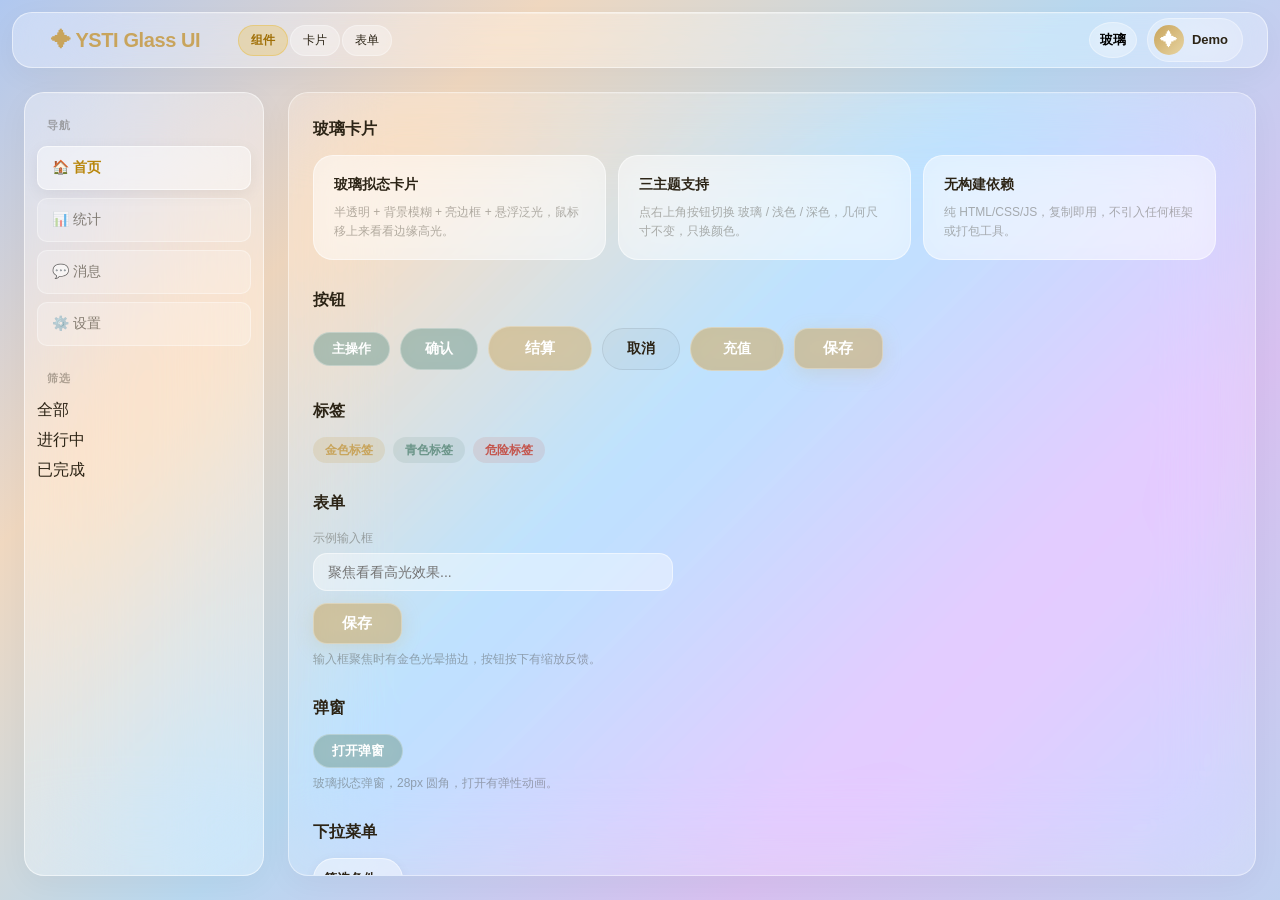
==== commit dd5cdf51: "feat: 仓库优化——CSS 精简 + 演示页补全 + 移动端截图 + Pages 指引 B: ysti-glass.css 精简（114KB→95KB），删除游戏/业务专用选择器 298 条，保留" ====
--- a/index.html
+++ b/index.html
@@ -18,7 +18,7 @@
 .demo-card{padding:18px 20px;min-width:180px;flex:1}
 .demo-card h4{margin-bottom:8px;font-size:14px;color:var(--text)}
 .demo-card p{font-size:12px;color:var(--text-dim);line-height:1.6}
-.btn-row{display:flex;gap:10px;flex-wrap:wrap}
+.btn-row{display:flex;gap:10px;flex-wrap:wrap;align-items:center}
 .demo-field{margin-bottom:12px;max-width:360px}
 .demo-field label{display:block;font-size:12px;color:var(--text-dim);margin-bottom:6px}
 .demo-field input{width:100%;padding:10px 14px;background:rgba(255,255,255,.4);border:1px solid rgba(255,255,255,.5);border-radius:var(--radius-sm);color:var(--text);font-size:14px;outline:none;font-family:inherit}
@@ -29,6 +29,20 @@
 .demo-badge.teal{background:rgba(107,149,137,.15);color:var(--teal)}
 .demo-badge.red{background:rgba(196,85,77,.12);color:var(--danger)}
 .demo-tip{font-size:12px;color:var(--text-dim);margin-top:6px}
+/* 弹窗演示 */
+#demoModal .modal-panel{max-width:420px}
+.demo-msg-list{display:flex;flex-direction:column;gap:8px;max-width:480px;background:rgba(255,255,255,.12);border-radius:var(--radius);padding:14px;border:1px solid rgba(255,255,255,.3)}
+.demo-chat-input{margin-top:10px;max-width:480px}
+.demo-chat-input .chat-input-area{padding:10px}
+.demo-chat-input textarea{flex:1;border:none;outline:none;resize:none;font-size:13px;padding:8px 12px;border-radius:var(--radius-sm);background:rgba(255,255,255,.5);color:var(--text);font-family:inherit}
+.demo-chat-input .chat-send{padding:0 18px;border:none;border-radius:var(--radius-sm);background:linear-gradient(135deg,var(--teal),#4a7a6e);color:#fff;font-weight:700;font-size:13px;cursor:pointer;font-family:inherit}
+/* 登录演示 */
+.demo-login-preview{max-width:360px;padding:28px}
+.demo-login-preview .login-panel{margin:0}
+/* 列表演示 */
+.demo-table{max-width:520px}
+.demo-table .row-item{padding:12px 16px}
+.demo-table .row-item b{font-weight:600}
 </style>
 </head>
 <body>
@@ -54,7 +68,12 @@
       <div class="sidebar-title">导航</div>
       <button class="game-btn active"><span class="game-label">🏠 首页</span></button>
       <button class="game-btn"><span class="game-label">📊 统计</span></button>
+      <button class="game-btn"><span class="game-label">💬 消息</span></button>
       <button class="game-btn"><span class="game-label">⚙️ 设置</span></button>
+      <div class="sidebar-title" style="margin-top:16px">筛选</div>
+      <div class="oc-filter-btn active">全部</div>
+      <div class="oc-filter-btn">进行中</div>
+      <div class="oc-filter-btn">已完成</div>
     </div>
     <div class="main-content demo-content">
       <div class="section">
@@ -82,6 +101,7 @@
           <button class="btn-checkout">结算</button>
           <button class="btn-cancel">取消</button>
           <button class="btn-recharge">充值</button>
+          <button class="btn-save" style="width:auto;padding:10px 28px">保存</button>
         </div>
       </div>
       <div class="section">
@@ -98,6 +118,68 @@
         <div class="btn-row"><button class="btn-save" style="width:auto;padding:10px 28px">保存</button></div>
         <div class="demo-tip">输入框聚焦时有金色光晕描边，按钮按下有缩放反馈。</div>
       </div>
+      <div class="section">
+        <h2>弹窗</h2>
+        <div class="btn-row">
+          <button class="btn-accept" onclick="document.getElementById('demoModal').style.display='flex'">打开弹窗</button>
+        </div>
+        <div class="demo-tip">玻璃拟态弹窗，28px 圆角，打开有弹性动画。</div>
+      </div>
+      <div class="section">
+        <h2>下拉菜单</h2>
+        <div style="position:relative;display:inline-block" class="filter-dropdown">
+          <button class="filter-dropdown-trigger" onclick="this.parentElement.classList.toggle('open')">筛选条件 <span class="filter-dropdown-arrow">▼</span></button>
+          <div class="filter-dropdown-menu">
+            <div class="filter-dropdown-item active">全部</div>
+            <div class="filter-dropdown-item">推荐</div>
+            <div class="filter-dropdown-item">最新</div>
+          </div>
+        </div>
+      </div>
+      <div class="section">
+        <h2>聊天界面</h2>
+        <div class="demo-msg-list">
+          <div class="chat-msg received"><div class="chat-msg-avatar">🙋</div><div class="chat-msg-body"><div class="chat-msg-bubble">你好！请问这个怎么用？</div><div class="chat-msg-time">10:32</div></div></div>
+          <div class="chat-msg sent"><div class="chat-msg-body"><div class="chat-msg-bubble">直接引入 ysti-glass.css 就能用了～</div><div class="chat-msg-time">10:33</div></div></div>
+          <div class="chat-msg received"><div class="chat-msg-avatar">🙋</div><div class="chat-msg-body"><div class="chat-msg-bubble">太漂亮了，马上去试试！</div><div class="chat-msg-time">10:33</div></div></div>
+        </div>
+        <div class="demo-chat-input">
+          <div class="chat-input-area"><textarea placeholder="输入消息..."></textarea><button class="chat-send">发送</button></div>
+        </div>
+      </div>
+      <div class="section">
+        <h2>登录页</h2>
+        <div class="demo-login-preview">
+          <div class="login-panel" style="animation:none">
+            <div class="login-icon">✦</div>
+            <h2 style="font-size:22px;margin-bottom:14px">欢迎回来</h2>
+            <div class="login-field"><span class="field-icon">👤</span><input placeholder="用户名"></div>
+            <div class="login-field"><span class="field-icon">🔒</span><input type="password" placeholder="密码"></div>
+            <button class="login-btn">登 录</button>
+          </div>
+        </div>
+      </div>
+      <div class="section">
+        <h2>列表</h2>
+        <div class="demo-table">
+          <div class="row-item"><span>📄 项目一</span><span class="spacer" style="flex:1"></span><span class="demo-badge teal" style="font-size:11px">进行中</span></div>
+          <div class="row-item"><span>📄 项目二</span><span class="spacer" style="flex:1"></span><span class="demo-badge gold" style="font-size:11px">已完成</span></div>
+          <div class="row-item"><span>📄 项目三</span><span class="spacer" style="flex:1"></span><span class="demo-badge red" style="font-size:11px">已关闭</span></div>
+        </div>
+      </div>
+    </div>
+  </div>
+</div>
+
+<!-- 弹窗演示 -->
+<div class="modal-overlay" id="demoModal" style="display:none">
+  <div class="modal-panel">
+    <div class="modal-icon">✨</div>
+    <h3>这是一个玻璃弹窗</h3>
+    <p class="modal-detail" style="font-size:13px;color:var(--text-secondary)">半透明背景 + 40px 模糊 + 28px 圆角，带弹性入场动画。</p>
+    <div class="modal-btns" style="justify-content:center">
+      <button class="btn-cancel" onclick="document.getElementById('demoModal').style.display='none'">关闭</button>
+      <button class="btn-confirm" onclick="document.getElementById('demoModal').style.display='none'">确认</button>
     </div>
   </div>
 </div>
@@ -172,7 +254,7 @@
     });
   }
   function ig() {
-    var sc = ".sidebar,.main-content,.topbar,.order-card,.login-panel,.publish-form";
+    var sc = ".sidebar,.main-content,.topbar,.order-card,.login-panel,.filter-dropdown-trigger,.filter-dropdown-menu,.modal-panel";
     document.querySelectorAll(sc).forEach(function (el) { if (!el.classList.contains("glass-panel")) el.classList.add("glass-panel"); });
   }
   if (document.readyState === "loading") document.addEventListener("DOMContentLoaded", ig); else ig();
@@ -200,6 +282,18 @@
     });
   }
 })();
+
+// ============ 弹窗：点击遮罩关闭 ============
+document.getElementById("demoModal").addEventListener("click", function (e) {
+  if (e.target === this) this.style.display = "none";
+});
+
+// ============ 下拉菜单：点击外部关闭 ============
+document.addEventListener("click", function (e) {
+  document.querySelectorAll(".filter-dropdown").forEach(function (dd) {
+    if (!dd.contains(e.target)) dd.classList.remove("open");
+  });
+});
 </script>
 </body>
 </html>
--- a/assets/ysti-glass.css
+++ b/assets/ysti-glass.css
@@ -39,23 +39,23 @@
 .topbar-balance .bal-item{display:flex;align-items:center;gap:4px}
 .topbar-balance .bal-label{font-size:10px;color:var(--text-dim);font-weight:400}
 .topbar-balance .bal-val{font-weight:700;color:var(--text)}
-.bal-y{color:var(--accent)!important}
-.bal-i{color:var(--teal)!important}
+
+
 .icon-btn{width:36px;height:36px;border:none;background:rgba(255,255,255,.4);backdrop-filter:blur(8px);-webkit-backdrop-filter:blur(8px);border:1px solid rgba(0,0,0,.06);border-radius:50%;font-size:18px;cursor:pointer;display:flex;align-items:center;justify-content:center;transition:all .3s ease;position:relative}
 .icon-btn:hover{background:rgba(255,255,255,.6);transform:scale(1.05)}
 .icon-btn.has-notify::after{content:'';position:absolute;top:4px;right:4px;width:9px;height:9px;background:var(--danger);border-radius:50%;border:2px solid rgba(255,255,255,.8)}
-.notify-dropdown{position:absolute;top:calc(100% + 8px);right:52px;background:rgba(255,255,255,.88);backdrop-filter:blur(40px) saturate(1.8);-webkit-backdrop-filter:blur(40px) saturate(1.8);border:1px solid rgba(255,255,255,.6);border-radius:var(--radius-sm);padding:6px 0;min-width:260px;max-height:360px;overflow-y:auto;box-shadow:0 12px 40px rgba(0,0,0,.1);opacity:0;visibility:hidden;transform:translateY(-8px);transition:all .25s var(--ease-out);z-index:101}
-.notify-dropdown.show{opacity:1;visibility:visible;transform:translateY(0)}
-.notify-item{display:flex;align-items:flex-start;gap:10px;padding:10px 16px;font-size:13px;color:var(--text);cursor:pointer;transition:background .2s ease;border-bottom:1px solid rgba(0,0,0,.03)}
-.notify-item:hover{background:rgba(0,0,0,.02)}
-.notify-item.unread{background:rgba(200,164,92,.06)}
-.notify-dot{width:7px;height:7px;border-radius:50%;background:var(--accent);flex-shrink:0;margin-top:5px}
-.notify-dot.read{background:transparent}
-.notify-content{flex:1;min-width:0}
-.notify-title{font-weight:600;font-size:13px;margin-bottom:2px}
-.notify-desc{font-size:11px;color:var(--text-secondary);line-height:1.4}
-.notify-time{font-size:10px;color:var(--text-dim);margin-top:3px}
-.notify-empty{padding:24px;text-align:center;color:var(--text-dim);font-size:13px}
+
+
+
+
+
+
+
+
+
+
+
+
 .user-badge{display:flex;align-items:center;gap:8px;padding:6px 14px 6px 6px;background:rgba(255,255,255,.2);backdrop-filter:blur(24px) saturate(1.2);-webkit-backdrop-filter:blur(24px) saturate(1.2);border:1px solid rgba(255,255,255,.35);border-radius:var(--radius-pill);cursor:pointer;transition:all .3s ease}
 .user-badge:hover{background:rgba(255,255,255,.65);transform:translateY(-1px)}
 .user-avatar{width:30px;height:30px;border-radius:50%;background:linear-gradient(135deg,#c8a45c,#e8d5a3);display:flex;align-items:center;justify-content:center;font-size:18px;color:#fff;flex-shrink:0}
@@ -78,15 +78,15 @@
 .game-btn:disabled{cursor:default;pointer-events:none}
 .main-content{flex:1;padding:24px 32px;overflow-y:auto;min-width:0;scrollbar-gutter:stable}
 .section-header{display:flex;align-items:center;gap:14px;margin-bottom:20px}
-.oc-cart-entry{display:inline-flex;align-items:center;gap:6px;margin-left:auto;padding:8px 14px;border-radius:12px;border:1px solid rgba(0,0,0,.08);background:rgba(255,255,255,.45);backdrop-filter:blur(12px);-webkit-backdrop-filter:blur(12px);color:var(--text);font-size:13px;font-weight:600;font-family:inherit;cursor:pointer;flex-shrink:0;transition:all .2s}
-.oc-cart-entry:hover{border-color:var(--accent);box-shadow:0 0 0 3px var(--accent-glow)}
-.oc-cart-entry .oce-icon{font-size:15px;line-height:1}
+
+
+
 body.light-mode .oc-cart-entry{background:rgba(0,0,0,.03);border-color:rgba(0,0,0,.08)}
 body.dark-mode .oc-cart-entry{background:rgba(255,255,255,.06);border-color:rgba(255,255,255,.1);color:#e8e6e3}
 .section-header-icon{font-size:28px;flex-shrink:0;width:44px;height:44px;display:flex;align-items:center;justify-content:center;background:rgba(255,255,255,.35);backdrop-filter:blur(12px);-webkit-backdrop-filter:blur(12px);border-radius:12px;border:1px solid rgba(255,255,255,.4)}
 .section-title{font-size:20px;font-weight:700;letter-spacing:-.02em}
 .section-subtitle{font-size:13px;color:var(--text-dim);margin-top:4px}
-.hidden-view{display:none}#view-chat:not(.hidden-view){display:flex;flex-direction:column;height:100%}#chatActive{flex:1;min-height:0}
+.hidden-view{display:none}
 
 .search-bar{display:flex!important;align-items:center;gap:6px;margin-bottom:16px}
 .search-input{flex:1!important;min-width:120px;padding:10px 16px;background:rgba(255,255,255,.25);border:1px solid rgba(0,0,0,.06);border-radius:var(--radius-pill);font-size:13px;color:var(--text);outline:none;font-family:inherit;transition:all .2s ease;height:42px;line-height:1.4;box-sizing:border-box}
@@ -125,7 +125,7 @@
 .order-card{background:rgba(255,255,255,.45);backdrop-filter:blur(20px);-webkit-backdrop-filter:blur(20px);border:1px solid rgba(255,255,255,.5);border-radius:var(--radius);padding:20px;transition:transform .3s var(--spring),box-shadow .3s ease;position:relative;display:flex;flex-direction:column}
 .order-card:hover{transform:translateY(-2px);box-shadow:var(--glass-shadow-hover)}
 .order-card.urgent{border-color:rgba(196,85,77,.3);background:rgba(255,240,238,.5)}
-.urgent-badge{position:absolute;top:12px;right:12px;padding:3px 10px;background:var(--danger);color:#fff;font-size:11px;font-weight:700;border-radius:var(--radius-pill)}
+
 .game-tag{display:inline-block;font-size:11px;padding:2px 8px;background:rgba(200,164,92,.15);color:var(--accent);border-radius:6px;font-weight:600;margin-bottom:8px}
 .order-title{font-size:16px;font-weight:700;margin-bottom:6px}
 .order-desc{font-size:13px;color:var(--text-secondary);margin-bottom:10px;line-height:1.5}
@@ -137,44 +137,44 @@
 .btn-accept{padding:7px 18px;border-radius:var(--radius-pill);font-size:13px;font-weight:600;cursor:pointer;background:rgba(107,149,137,.5);backdrop-filter:blur(10px);-webkit-backdrop-filter:blur(10px);color:#fff;border:1px solid rgba(255,255,255,.3);transition:all .3s var(--spring);font-family:inherit}
 .btn-accept:hover{background:rgba(107,149,137,.7);transform:translateY(-2px);box-shadow:0 6px 20px var(--teal-glow)}
 .btn-accept:active{transform:scale(.95)}
-.price-grid{display:grid;grid-template-columns:repeat(auto-fill,minmax(300px,1fr));gap:16px}
-.svc-card{background:rgba(255,255,255,.45);backdrop-filter:blur(20px);-webkit-backdrop-filter:blur(20px);border:1px solid rgba(255,255,255,.5);border-radius:var(--radius);padding:20px;display:flex;align-items:center;gap:14px;transition:transform .3s var(--spring),box-shadow .3s ease;cursor:pointer}
-.svc-card:hover{transform:translateY(-2px);box-shadow:var(--glass-shadow-hover)}
-
-.svc-card-info{flex:1;min-width:0}
-.svc-card-name{font-size:17px;font-weight:600;margin-bottom:4px;color:#c8a45c}
-.svc-card-desc{font-size:13px;color:var(--text-secondary);line-height:1.4}
-.svc-card-btn{padding:10px 22px;border-radius:var(--radius-pill);font-size:13px;font-weight:600;cursor:pointer;background:rgba(200,164,92,.45);backdrop-filter:blur(8px);-webkit-backdrop-filter:blur(8px);color:var(--accent);border:1px solid rgba(200,164,92,.3);transition:all .3s var(--spring);font-family:inherit;white-space:nowrap;flex-shrink:0}
-.svc-card-btn:hover{background:rgba(200,164,92,.7);color:#fff;border-color:rgba(200,164,92,.5);transform:translateY(-1px);box-shadow:0 4px 16px var(--accent-glow)}
-.cart-list{display:flex;flex-direction:column;gap:12px}
-.cart-item{display:flex;align-items:center;gap:14px;background:rgba(255,255,255,.45);backdrop-filter:blur(20px);-webkit-backdrop-filter:blur(20px);border:1px solid rgba(255,255,255,.5);border-radius:var(--radius);padding:16px 20px}.cart-item:hover{box-shadow:inset 0 0 0 1px rgba(255,255,255,0.6),0 8px 28px rgba(0,0,0,0.06)}
-.cart-item .ci-icon{font-size:24px;flex-shrink:0}
-.cart-item .ci-info{flex:1;min-width:0}
-.cart-item .ci-name{font-size:15px;font-weight:600}
-.cart-item .ci-tier{font-size:12px;color:var(--text-dim);margin-top:2px}
-.cart-item .ci-game{font-size:11px;color:var(--accent);margin-top:2px}
-.cart-item .ci-price{font-size:18px;font-weight:700;color:var(--accent);min-width:70px;text-align:right}
-.cart-qty{display:flex;align-items:center;gap:0;border-radius:var(--radius-xs);overflow:hidden;border:1px solid rgba(0,0,0,.08)}
-.cart-qty button{width:30px;height:30px;border:none;background:rgba(0,0,0,.03);cursor:pointer;font-size:16px;display:flex;align-items:center;justify-content:center;color:var(--text);font-family:inherit}
-.cart-qty button:hover{background:rgba(0,0,0,.06)}
-.cart-qty span{width:32px;text-align:center;font-weight:600;font-size:14px}
-.cart-edit-btn{height:32px;padding:0 12px;border:none;background:transparent;cursor:pointer;font-size:13px;font-weight:600;color:var(--accent);border-radius:var(--radius-pill);transition:all .2s;display:flex;align-items:center;justify-content:center;white-space:nowrap}
-.cart-edit-btn:hover{background:rgba(99,125,255,.15);transform:translateY(-1px)}
-.cart-remove{width:32px;height:32px;border:none;background:transparent;cursor:pointer;font-size:18px;color:var(--text-dim);border-radius:50%;display:flex;align-items:center;justify-content:center;transition:all .2s ease}
-.cart-remove:hover{background:rgba(196,85,77,.1);color:var(--danger)}
-.cart-footer{display:flex;align-items:center;justify-content:space-between;margin-top:20px;padding:18px 24px;background:rgba(255,255,255,.45);backdrop-filter:blur(20px);-webkit-backdrop-filter:blur(20px);border:1px solid rgba(255,255,255,.5);border-radius:var(--radius)}
-.cart-total-label{font-size:13px;color:var(--text-secondary);margin-bottom:2px}
+
+
+
+
+
+
+
+
+
+
+
+
+
+
+
+
+
+
+
+
+
+
+
+
+
+
+
 .total-price{font-size:26px;font-weight:700;color:var(--accent);letter-spacing:-.03em}
 .btn-checkout{padding:12px 36px;border-radius:var(--radius-pill);font-size:15px;font-weight:700;cursor:pointer;background:rgba(200,164,92,.5);backdrop-filter:blur(10px);-webkit-backdrop-filter:blur(10px);color:#fff;border:1px solid rgba(255,255,255,.3);transition:all .3s var(--spring);font-family:inherit}
 .btn-checkout:hover{background:rgba(200,164,92,.7);transform:translateY(-2px);box-shadow:0 8px 24px var(--accent-glow)}
 .btn-checkout:active{transform:scale(.95)}
-.publish-form{background:rgba(255,255,255,.5);backdrop-filter:blur(24px) saturate(1.6);-webkit-backdrop-filter:blur(24px) saturate(1.6);border:1px solid rgba(255,255,255,.6);border-radius:var(--radius);padding:28px;max-width:640px;box-shadow:0 8px 40px rgba(0,0,0,.06)}
+
 .form-group{margin-bottom:16px}
 .form-group label{display:block;font-size:12px;font-weight:600;text-transform:uppercase;letter-spacing:.05em;color:var(--text-dim);margin-bottom:6px}
 .form-group input,.form-group textarea,.form-group select{width:100%;padding:12px 16px;background:rgba(255,255,255,.6);border:1px solid rgba(0,0,0,.08);border-radius:var(--radius-xs);color:var(--text);font-size:14px;outline:none;font-family:inherit;resize:vertical;transition:border-color .3s ease,box-shadow .3s ease}
 .form-group input:focus,.form-group textarea:focus,.form-group select:focus{border-color:rgba(200,164,92,.5);box-shadow:0 0 0 3px var(--accent-glow)}
-#profileModal input[type=password]{width:100%;padding:7px 10px;font-size:13px;background:rgba(255,255,255,.45);backdrop-filter:blur(12px);-webkit-backdrop-filter:blur(12px);border:1px solid rgba(255,255,255,.5);border-radius:10px;outline:none;transition:all .25s ease;color:var(--text);font-family:inherit}
-#profileModal input[type=password]:focus{border-color:rgba(200,164,92,.5);box-shadow:0 0 0 3px var(--accent-glow)}
+
+
 .form-row{display:grid;grid-template-columns:1fr 1fr;gap:14px}
 .btn-save,.btn-submit{width:100%;padding:14px;border-radius:var(--radius-sm);font-size:15px;font-weight:700;cursor:pointer;color:#fff;border:1px solid rgba(255,255,255,.3);font-family:inherit;transition:all .3s var(--spring);letter-spacing:.02em}
 .btn-save{background:rgba(200,164,92,.55);backdrop-filter:blur(12px);-webkit-backdrop-filter:blur(12px);box-shadow:0 4px 20px rgba(200,164,92,.2)}
@@ -205,25 +205,25 @@
 .btn-confirm:active{transform:scale(.95)}
 .avatar-picker{display:flex;align-items:center;gap:16px;margin-bottom:6px}
 .avatar-preview{width:64px;height:64px;border-radius:50%;background:linear-gradient(135deg,#c8a45c,#e8d5a3);display:flex;align-items:center;justify-content:center;font-size:28px;font-weight:700;color:#fff;flex-shrink:0}
-.avatar-emoji-grid{display:flex;flex-wrap:wrap;gap:6px}
-.avatar-emoji{width:32px;height:32px;border-radius:50%;display:flex;align-items:center;justify-content:center;font-size:15px;cursor:pointer;border:2px solid transparent;transition:all .2s ease}
-.avatar-emoji:hover{background:rgba(200,164,92,.15);transform:scale(1.1)}
-.avatar-emoji.selected{border-color:var(--accent);background:rgba(200,164,92,.15)}
-.username-row{display:flex;align-items:center;gap:10px}
-.username-row input{flex:1}
-.username-status{font-size:12px;font-weight:600;white-space:nowrap;padding:4px 10px;border-radius:6px}
-.username-status.available{color:#4a9;background:rgba(68,170,153,.1)}
-.username-status.taken{color:var(--danger);background:rgba(196,85,77,.1)}
-.username-status.checking{color:var(--text-dim);background:rgba(0,0,0,.03)}
+
+
+
+
+
+
+
+
+
+
 .profile-divider{height:1px;background:rgba(0,0,0,.05);margin:20px 0}
 .profile-form{display:flex;flex-direction:column}
-.svc-detail-panel{max-width:560px!important}
-.svc-detail-header{display:flex;align-items:center;gap:14px;margin-bottom:16px}
-.svc-detail-icon{width:56px;height:56px;border-radius:var(--radius-sm);background:rgba(200,164,92,.1);display:flex;align-items:center;justify-content:center;font-size:28px;flex-shrink:0}
+
+
+
 .tier-select-list{display:flex;flex-direction:column;gap:8px}
-.tier-option{display:flex;align-items:center;justify-content:space-between;padding:12px 16px;background:rgba(255,255,255,.5);border:2px solid rgba(0,0,0,.05);border-radius:var(--radius-xs);cursor:pointer;transition:all .2s ease}
-.tier-option:hover{border-color:rgba(200,164,92,.3);background:rgba(200,164,92,.05)}
-.tier-option.selected{border-color:rgba(200,164,92,.6);background:rgba(200,164,92,.12);font-weight:600}
+
+
+
 .tier-opt-label{font-size:14px;font-weight:500}
 .tier-opt-price{font-size:16px;font-weight:700;color:var(--accent)}
 .qty-control{display:inline-flex;align-items:center;gap:0;border-radius:var(--radius-xs);overflow:hidden;border:1px solid rgba(0,0,0,.08)}
@@ -231,57 +231,57 @@
 .qty-btn:hover{background:rgba(0,0,0,.06)}
 .qty-control span{width:40px;text-align:center;font-weight:600;font-size:14px}
 .order-center-layout{display:flex;gap:20px;height:100%}
-.oc-sidebar{width:180px;display:flex;flex-direction:column;gap:4px;flex-shrink:0}
-.oc-filter-title{font-size:11px;font-weight:700;text-transform:uppercase;letter-spacing:.06em;color:var(--text-dim);padding:0 4px;margin:16px 0 6px}
-.oc-filter-title:first-child{margin-top:0}
-.oc-dropdown{position:relative}
-.oc-dropdown-trigger{display:flex;align-items:center;justify-content:space-between;padding:9px 12px;background:rgba(255,255,255,.4);backdrop-filter:blur(10px);-webkit-backdrop-filter:blur(10px);border:1px solid rgba(0,0,0,.08);border-radius:var(--radius-xs);font-size:13px;font-weight:500;color:var(--text);cursor:pointer;transition:all .2s ease;user-select:none}
-.oc-dropdown-trigger:hover{border-color:rgba(200,164,92,.3);background:rgba(255,255,255,.22)}
-.oc-dropdown-arrow{font-size:10px;color:var(--text-dim);transition:transform .25s ease}
-.oc-dropdown.open .oc-dropdown-arrow{transform:rotate(180deg)}
-.oc-dropdown.open .oc-dropdown-trigger{border-color:var(--accent);box-shadow:0 0 0 3px var(--accent-glow)}
-.oc-dropdown-menu{position:absolute;background:rgba(255,255,255,.94);backdrop-filter:blur(30px) saturate(1.8);-webkit-backdrop-filter:blur(30px) saturate(1.8);border:1px solid rgba(255,255,255,.6);border-radius:var(--radius-xs);padding:4px;box-shadow:0 12px 40px rgba(0,0,0,.12);opacity:0;visibility:hidden;transform:translateY(-6px);transition:all .2s var(--ease-out);z-index:9999;min-width:150px}
-.oc-dropdown.open .oc-dropdown-menu{opacity:1;visibility:visible;transform:translateY(0)}
-.oc-dropdown-item{padding:9px 12px;border-radius:var(--radius-xs);font-size:13px;font-weight:500;color:var(--text-secondary);cursor:pointer;transition:all .15s ease;white-space:nowrap}
-.oc-dropdown-item:hover{background:rgba(200,164,92,.08);color:var(--accent)}
-.oc-dropdown-item.active{background:rgba(200,164,92,.12);color:var(--accent);font-weight:700}
-.oc-filter-btn{display:flex;align-items:center;gap:8px;width:100%;padding:10px 14px;border:none;background:transparent;border-radius:var(--radius-pill);font-size:13px;font-weight:500;color:var(--text-secondary);cursor:pointer;transition:all .2s ease;font-family:inherit;text-align:left}
-.oc-filter-btn:hover{background:rgba(0,0,0,.03);color:var(--text)}
-.oc-filter-btn.active{background:rgba(200,164,92,.12);color:var(--accent);font-weight:700}
-.oc-content{flex:1;min-width:0}
-.oc-section-title{font-size:14px;font-weight:700;color:var(--text-dim);margin:20px 0 10px}
-.oc-section-title:first-child{margin-top:0}
-.oc-order-list{display:flex;flex-direction:column;gap:10px}
-.oc-order-item{display:flex;align-items:center;gap:14px;background:rgba(255,255,255,.28);backdrop-filter:blur(36px) saturate(1.4);-webkit-backdrop-filter:blur(36px) saturate(1.4);border:1px solid rgba(255,255,255,.38);border-radius:var(--radius-sm);padding:14px 18px}
-.oc-order-game{font-size:11px;font-weight:700;color:var(--accent);margin-bottom:2px}
-.oc-order-title{font-size:15px;font-weight:600}
-.oc-order-info{flex:1;min-width:0}
-.oc-order-meta{font-size:12px;color:var(--text-dim);margin-top:2px}
-.oc-order-status{font-size:12px;font-weight:700;padding:4px 10px;border-radius:var(--radius-pill);white-space:nowrap}
+
+
+
+
+
+
+
+
+
+
+
+
+
+
+
+
+
+
+
+
+
+
+
+
+
+
+
 .status-open{background:rgba(107,149,137,.15);color:var(--teal)}
 .status-accepted{background:rgba(200,164,92,.15);color:var(--accent)}
 .status-completed{background:rgba(100,200,100,.15);color:#4a9}.status-reviewing{background:rgba(200,164,92,.15);color:var(--accent)}
 .status-refunded{background:rgba(0,0,0,.06);color:var(--text-dim)}
-.oc-order-price{font-size:16px;font-weight:700;color:var(--accent);min-width:60px;text-align:right}
-.btn-refund{padding:5px 14px;border-radius:var(--radius-pill);font-size:12px;font-weight:600;cursor:pointer;background:rgba(196,85,77,.4);backdrop-filter:blur(8px);-webkit-backdrop-filter:blur(8px);color:#fff;border:1px solid rgba(196,85,77,.2);transition:all .3s var(--spring);font-family:inherit;white-space:nowrap;margin-left:8px}
-.btn-refund:hover{background:rgba(196,85,77,.6);box-shadow:0 4px 12px var(--danger-glow)}
-.btn-complete{padding:5px 14px;border-radius:var(--radius-pill);font-size:12px;font-weight:600;cursor:pointer;background:rgba(68,170,153,.4);backdrop-filter:blur(8px);-webkit-backdrop-filter:blur(8px);color:#fff;border:1px solid rgba(68,170,153,.2);transition:all .3s var(--spring);font-family:inherit;white-space:nowrap;margin-left:8px}
-.btn-complete:hover{background:rgba(68,170,153,.6);box-shadow:0 4px 12px rgba(68,170,153,.25)}.btn-confirm2{padding:6px 14px;border-radius:var(--radius-pill);font-size:12px;font-weight:600;cursor:pointer;background:rgba(68,170,153,.5);backdrop-filter:blur(10px);-webkit-backdrop-filter:blur(10px);color:#fff;border:1px solid rgba(255,255,255,.3);transition:all .3s var(--spring);font-family:inherit;margin-left:8px}.btn-confirm2:hover{background:rgba(68,170,153,.7);transform:translateY(-1px)}.btn-reject2{padding:6px 14px;border-radius:var(--radius-pill);font-size:12px;font-weight:600;cursor:pointer;background:rgba(196,85,77,.15);color:var(--danger);border:1px solid rgba(196,85,77,.2);transition:all .2s ease;font-family:inherit;margin-left:6px}.btn-reject2:hover{background:rgba(196,85,77,.25)}
-.recharge-grid{display:grid;grid-template-columns:repeat(auto-fill,minmax(180px,1fr));gap:16px;margin-bottom:24px}
-.recharge-card{background:rgba(255,255,255,.45);backdrop-filter:blur(20px);-webkit-backdrop-filter:blur(20px);border:2px solid rgba(255,255,255,.5);border-radius:var(--radius);padding:24px;text-align:center;cursor:pointer;transition:all .3s var(--spring)}
-.recharge-card:hover{transform:translateY(-2px);box-shadow:var(--glass-shadow-hover);border-color:rgba(200,164,92,.4)}
-.recharge-card.selected{border-color:var(--accent);background:rgba(200,164,92,.12)}
-.recharge-card .rc-amount{font-size:28px;font-weight:700;color:var(--accent);margin-bottom:4px}
-.recharge-card .rc-label{font-size:13px;color:var(--text-dim)}
-.recharge-custom{display:flex;gap:12px;align-items:flex-end;max-width:480px;margin-top:20px}
-.recharge-custom .form-group{flex:1;margin-bottom:0}
+
+
+
+
+
+
+
+
+
+
+
+
+
 .btn-recharge{padding:12px 32px;border-radius:var(--radius-pill);font-size:14px;font-weight:700;cursor:pointer;background:rgba(200,164,92,.55);backdrop-filter:blur(12px);-webkit-backdrop-filter:blur(12px);color:#fff;border:1px solid rgba(255,255,255,.3);transition:all .3s var(--spring);font-family:inherit;white-space:nowrap}
 .btn-recharge:hover{background:rgba(200,164,92,.7);transform:translateY(-2px);box-shadow:0 6px 24px var(--accent-glow)}
 .btn-recharge:active{transform:scale(.95)}
-.withdraw-section{background:rgba(255,255,255,.45);backdrop-filter:blur(20px);-webkit-backdrop-filter:blur(20px);border:1px solid rgba(255,255,255,.5);border-radius:var(--radius);padding:24px;margin-top:24px}
-.withdraw-section h4{font-size:16px;font-weight:700;margin-bottom:6px}
-.withdraw-section p{font-size:13px;color:var(--text-dim);margin-bottom:16px}
-.withdraw-row{display:flex;gap:12px;align-items:flex-end}.withdraw-row .form-group{flex:1;margin-bottom:0}.withdraw-row .btn-recharge{height:44px;align-self:flex-end;margin-bottom:0}
+
+
+
+
 .fee-notice{font-size:13px;color:var(--teal);margin-bottom:16px;padding:8px 12px;background:rgba(107,149,137,.08);border-radius:var(--radius-xs);line-height:1.6}
 
 /* === WebGL + Glass + Glow === */
@@ -309,23 +309,20 @@
 .topbar-nav-btn:hover{background:rgba(255,255,255,.45)!important;border-color:rgba(255,255,255,.55)!important;box-shadow:0 4px 16px rgba(0,0,0,.06);color:var(--text)!important}
 .topbar-nav-btn.active{background:rgba(232,184,48,.28)!important;backdrop-filter:blur(36px) saturate(1.6)!important;-webkit-backdrop-filter:blur(36px) saturate(1.6)!important;border-color:rgba(232,184,48,.4)!important;color:#a07008!important;font-weight:700!important}
 .icon-btn{border:1px solid rgba(255,255,255,.35);background:rgba(255,255,255,.2);backdrop-filter:blur(14px);-webkit-backdrop-filter:blur(14px)}
-.oc-filter-btn{border-color:rgba(255,255,255,.4)!important;background:rgba(255,255,255,.3)!important}
-.oc-filter-btn:hover{background:rgba(255,255,255,.5)!important;border-color:rgba(255,255,255,.6)!important}
-.oc-filter-btn.active{background:rgba(232,184,48,.35)!important;color:#a07008!important;border-color:rgba(232,184,48,.5)!important}
+
+
+
 /* Layout z-index fix */
 .main-layout{position:relative!important;z-index:3!important;overflow:visible!important}
 .main-content{position:relative!important;z-index:3!important;background:rgba(255,255,255,.22);backdrop-filter:blur(44px) saturate(1.6)!important;-webkit-backdrop-filter:blur(44px) saturate(1.6)!important;border:1px solid rgba(255,255,255,.45)!important;border-radius:20px!important;margin:12px 12px 12px 6px!important;box-shadow:0 8px 32px rgba(0,0,0,.04);overflow-y:auto!important}.main-content::before{content:"";position:absolute;top:0;left:12px;right:12px;height:1px;background:linear-gradient(90deg,transparent,rgba(255,255,255,.7),transparent);opacity:.35;z-index:1;pointer-events:none}
 /* Glass glow — single global cursor */
 #cursorGlow{position:fixed;inset:0;pointer-events:none;z-index:9999}
-.price-card{transition:box-shadow 0.35s ease}
+
 .qty-btn{border:1px solid rgba(255,255,255,.4)!important;background:rgba(255,255,255,.3)!important;border-radius:8px!important;cursor:pointer;width:36px!important;height:36px!important;display:flex!important;align-items:center!important;justify-content:center!important;font-size:18px!important;font-weight:600!important;color:var(--text)!important;transition:all .2s ease!important;font-family:inherit!important}
 .qty-btn:hover{background:rgba(255,255,255,.5)!important;border-color:rgba(255,255,255,.7)!important;box-shadow:0 4px 16px rgba(0,0,0,.06)!important}
-.tier-option{border:1px solid rgba(255,255,255,.4)!important;background:rgba(255,255,255,.25)!important;backdrop-filter:blur(16px) saturate(1.5)!important;-webkit-backdrop-filter:blur(16px) saturate(1.5)!important;border-radius:12px!important}
-.tier-option:hover{border-color:rgba(200,164,92,.5)!important;background:rgba(200,164,92,.18)!important}
-.tier-option.selected{border-color:rgba(200,164,92,.7)!important;background:rgba(200,164,92,.28)!important;font-w document.getElementById('chatMessages').innerHTML = '';
- lastMsgTime = null;
- renderConversations();
-emFont,"Segoe UI",sans-serif}
+
+
+
 
 
 /* === Light Mode Overrides === */
@@ -449,12 +446,12 @@
 .chat-layout{display:none}
 .chat-empty-state{flex:1;display:flex;align-items:center;justify-content:center;color:var(--text-dim);font-size:15px;flex-direction:column;gap:10px;min-height:300px;background:rgba(255,255,255,.15);backdrop-filter:blur(30px);-webkit-backdrop-filter:blur(30px);border-radius:16px;margin:6px;border:1px solid rgba(255,255,255,.3);box-shadow:inset 0 1px 0 rgba(255,255,255,.4)}
 .chat-empty-icon{font-size:56px;opacity:0.3}
-.chat-main-header{padding:16px 24px;background:rgba(255,255,255,.2);backdrop-filter:blur(30px) saturate(1.8);-webkit-backdrop-filter:blur(30px) saturate(1.8);border:1px solid rgba(255,255,255,.4);font-weight:700;font-size:16px;display:flex;align-items:center;gap:14px;border-radius:14px;flex-shrink:0;margin-bottom:6px}#chatActive{border-radius:16px;overflow:visible;background:rgba(255,255,255,.12);backdrop-filter:blur(50px) saturate(2);-webkit-backdrop-filter:blur(50px) saturate(2);border:1px solid rgba(255,255,255,.6);box-shadow:0 0 60px rgba(255,255,255,.4),0 0 30px rgba(255,255,255,.2),0 8px 48px rgba(0,0,0,.1),inset 0 1px 0 rgba(255,255,255,.8);padding:6px}
-.chat-main-header .chat-contact-avatar{width:44px;height:44px;font-size:22px;border-radius:50%;background:rgba(255,255,255,.5);display:flex;align-items:center;justify-content:center;flex-shrink:0}
+
+
 .chat-messages-glass{flex:1;overflow-y:auto;padding:16px 20px;display:flex;flex-direction:column;gap:6px;min-height:0;background:rgba(255,255,255,.2);backdrop-filter:blur(30px) saturate(1.8);-webkit-backdrop-filter:blur(30px) saturate(1.8);border-radius:14px;margin:6px;border:1px solid rgba(255,255,255,.4)}
-.chat-msg-wrap{display:flex;margin-bottom:4px}
-.chat-msg-wrap.sent{justify-content:flex-end}
-.chat-msg-wrap.received{justify-content:flex-start}
+
+
+
 .chat-msg{display:flex;max-width:68%;gap:8px}
 .chat-msg.sent{flex-direction:row-reverse}
 .chat-msg.sent .chat-msg-avatar{display:none}
@@ -468,8 +465,8 @@
 .chat-msg.system .chat-msg-bubble{background:rgba(0,0,0,.04);color:var(--text-dim);font-size:12px;padding:6px 14px;border-radius:4px;text-align:center}
 .chat-msg.system .chat-msg-time{display:none}
 .chat-msg-time{font-size:11px;color:var(--text-dim);margin-top:2px;padding:0 4px}
-.chat-time-divider{text-align:center;margin:12px 0;font-size:11px;color:var(--text-dim)}
-.chat-time-divider span{background:rgba(0,0,0,.05);padding:4px 12px;border-radius:10px}
+
+
 .chat-input-area{display:flex;gap:10px;align-items:flex-end;padding:12px 20px;background:rgba(255,255,255,.2);backdrop-filter:blur(30px) saturate(1.8);-webkit-backdrop-filter:blur(30px) saturate(1.8);border:1px solid rgba(255,255,255,.4);border-radius:14px;flex-shrink:0;margin-top:6px}
 .chat-input-area textarea{flex:1;padding:10px 16px;border-radius:20px;border:1px solid rgba(0,0,0,.1);font-size:14px;resize:none;overflow:hidden;max-height:120px;min-height:40px;outline:none;font-family:inherit;background:rgba(255,255,255,.55);color:var(--text);transition:all .2s}
 .chat-input-area textarea:focus{border-color:rgba(200,164,92,.4);box-shadow:0 0 0 3px rgba(200,164,92,.1)}
@@ -477,13 +474,13 @@
 .chat-input-area button:hover{background:var(--accent2);transform:translateY(-1px);box-shadow:0 4px 12px var(--accent-glow)}
 .chat-input-area button:active{transform:scale(.97)}
 /* Sidebar Chat */
-.chat-sidebar-search{padding:2px 0;margin-bottom:4px}
-.chat-sidebar-search input{width:100%;padding:8px 10px;border-radius:8px;border:1px solid rgba(0,0,0,.08);font-size:12px;background:rgba(255,255,255,.35);outline:none;color:var(--text);font-family:inherit}
-.chat-sidebar-search input:focus{border-color:rgba(200,164,92,.4)}
+
+
+
 .chat-contact-list{flex:1;overflow-y:auto;display:flex;flex-direction:column;gap:1px}
-.chat-contact-item{display:flex;align-items:center;gap:10px;padding:10px 10px;cursor:pointer;transition:all .15s;border-radius:10px;position:relative}
-.chat-contact-item:hover{background:rgba(255,255,255,.4);backdrop-filter:blur(16px);-webkit-backdrop-filter:blur(16px);border-color:rgba(255,255,255,.5);box-shadow:0 2px 12px rgba(200,164,92,.08),inset 0 1px 0 rgba(255,255,255,.4)}
-.chat-contact-item.active{background:rgba(200,164,92,.18);backdrop-filter:blur(16px);-webkit-backdrop-filter:blur(16px);border-color:rgba(200,164,92,.35);box-shadow:0 2px 16px rgba(200,164,92,.12),inset 0 1px 0 rgba(255,255,255,.3)}
+
+
+
 .chat-contact-avatar{width:38px;height:38px;border-radius:50%;background:rgba(255,255,255,.4);display:flex;align-items:center;justify-content:center;font-size:18px;flex-shrink:0;overflow:hidden;color:var(--text)}
 .chat-contact-info{flex:1;min-width:0}
 .chat-contact-name{font-size:13px;font-weight:600;color:var(--text);white-space:nowrap;overflow:hidden;text-overflow:ellipsis}
@@ -1425,18 +1422,18 @@
 } 
   /* end @media */
 /* --- Admin panel --- */
-.admin-tabs{display:flex;gap:8px;margin-bottom:14px}
-.admin-tab{padding:8px 18px;border-radius:var(--radius-pill);font-size:14px;font-weight:600;cursor:pointer;background:rgba(255,255,255,.3);border:1px solid rgba(255,255,255,.4);color:var(--text);transition:all .25s;font-family:inherit}
-.admin-tab.active{background:rgba(200,164,92,.5);border-color:rgba(200,164,92,.6);color:#fff}
-.admin-search{display:flex;gap:8px;margin-bottom:12px}
-.admin-search input{flex:1;padding:10px 14px;border-radius:var(--radius-pill);border:1px solid rgba(255,255,255,.4);background:rgba(255,255,255,.4);color:var(--text);font-size:14px;outline:none;font-family:inherit}
-.admin-search button{padding:10px 20px;border-radius:var(--radius-pill);background:rgba(200,164,92,.5);color:#fff;border:1px solid rgba(255,255,255,.3);font-weight:600;cursor:pointer;font-family:inherit}
-.admin-table{display:flex;flex-direction:column;gap:8px}
-.admin-user-row,.admin-order-row{display:flex;align-items:center;gap:12px;background:rgba(255,255,255,.28);backdrop-filter:blur(36px) saturate(1.4);-webkit-backdrop-filter:blur(36px) saturate(1.4);border:1px solid rgba(255,255,255,.38);border-radius:var(--radius-sm);padding:12px 16px}
-.admin-user-row .au-info,.admin-order-row .ao-info{flex:1;min-width:0}
-.admin-user-row .au-name,.admin-order-row .ao-title{font-weight:700;font-size:14px}
-.admin-user-row .au-meta,.admin-order-row .ao-meta{font-size:12px;color:var(--text-dim);margin-top:2px}
-.admin-user-row .au-role{flex-shrink:0}
+
+
+
+
+
+
+
+
+
+
+
+
 .au-actions{display:flex;gap:6px;flex-shrink:0}
 .btn-sm{padding:6px 12px;border-radius:var(--radius-pill);font-size:12px;font-weight:600;cursor:pointer;border:1px solid rgba(255,255,255,.35);background:rgba(255,255,255,.35);color:var(--text);font-family:inherit;transition:all .2s}
 .btn-sm.danger{background:rgba(196,85,77,.6);color:#fff;border-color:transparent}
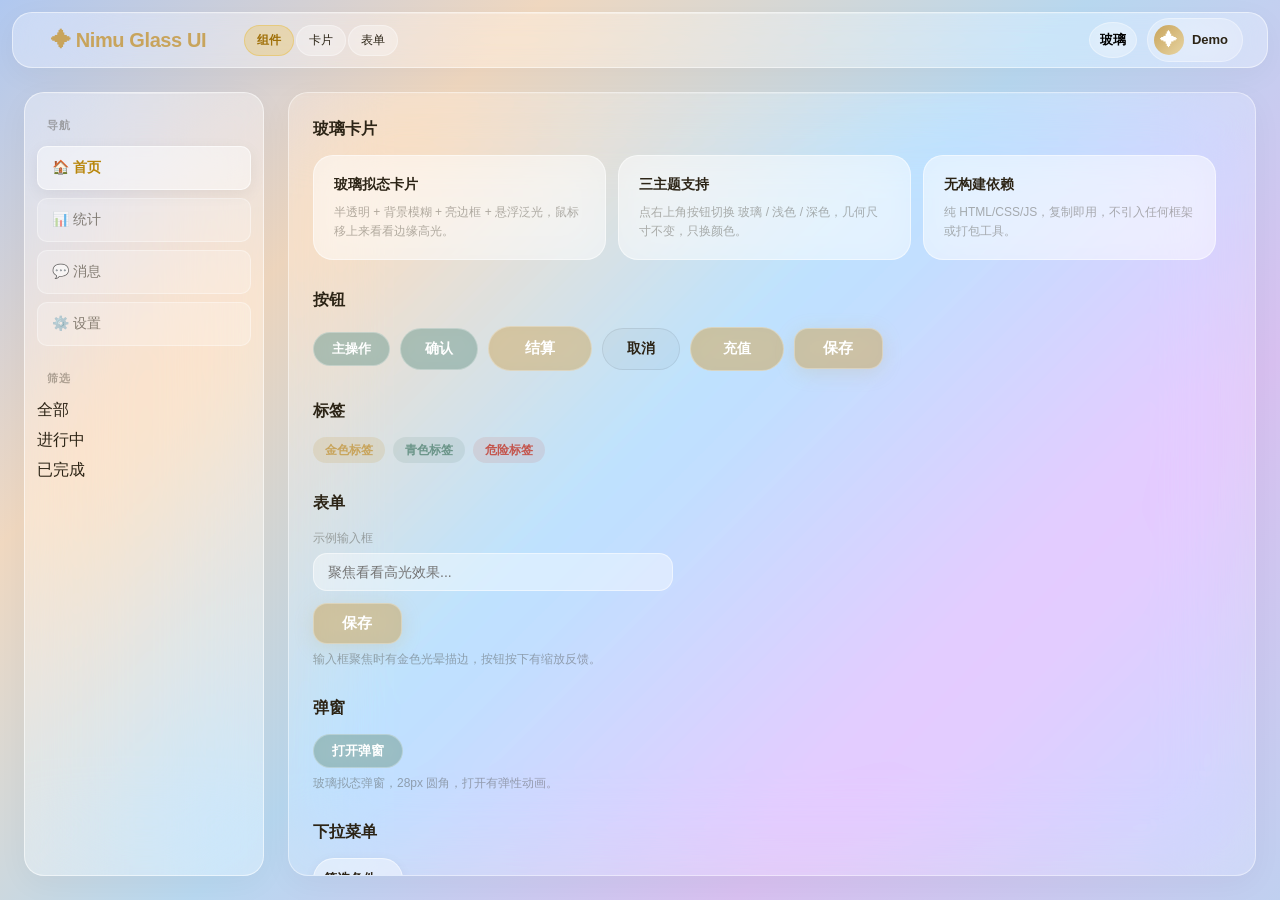
==== commit 22c3f85b: "chore: 品牌统一为 Nimu Glass UI（仓库/产品/工作室一致）" ====
--- a/index.html
+++ b/index.html
@@ -3,7 +3,7 @@
 <head>
 <meta charset="UTF-8">
 <meta name="viewport" content="width=device-width, initial-scale=1.0">
-<title>YSTI Glass UI — 三主题玻璃拟态演示</title>
+<title>Nimu Glass UI — 三主题玻璃拟态演示</title>
 <link rel="stylesheet" href="assets/ysti-glass.css">
 <style>
 /* 演示页专属布局（演示用，非 UI 体系的一部分） */
@@ -51,7 +51,7 @@
 <div class="app-container demo-wrap" id="app">
   <div class="topbar">
     <div class="topbar-left">
-      <div class="topbar-logo">✦ YSTI Glass UI</div>
+      <div class="topbar-logo">✦ Nimu Glass UI</div>
       <div class="topbar-nav">
         <button class="topbar-nav-btn active">组件</button>
         <button class="topbar-nav-btn">卡片</button>
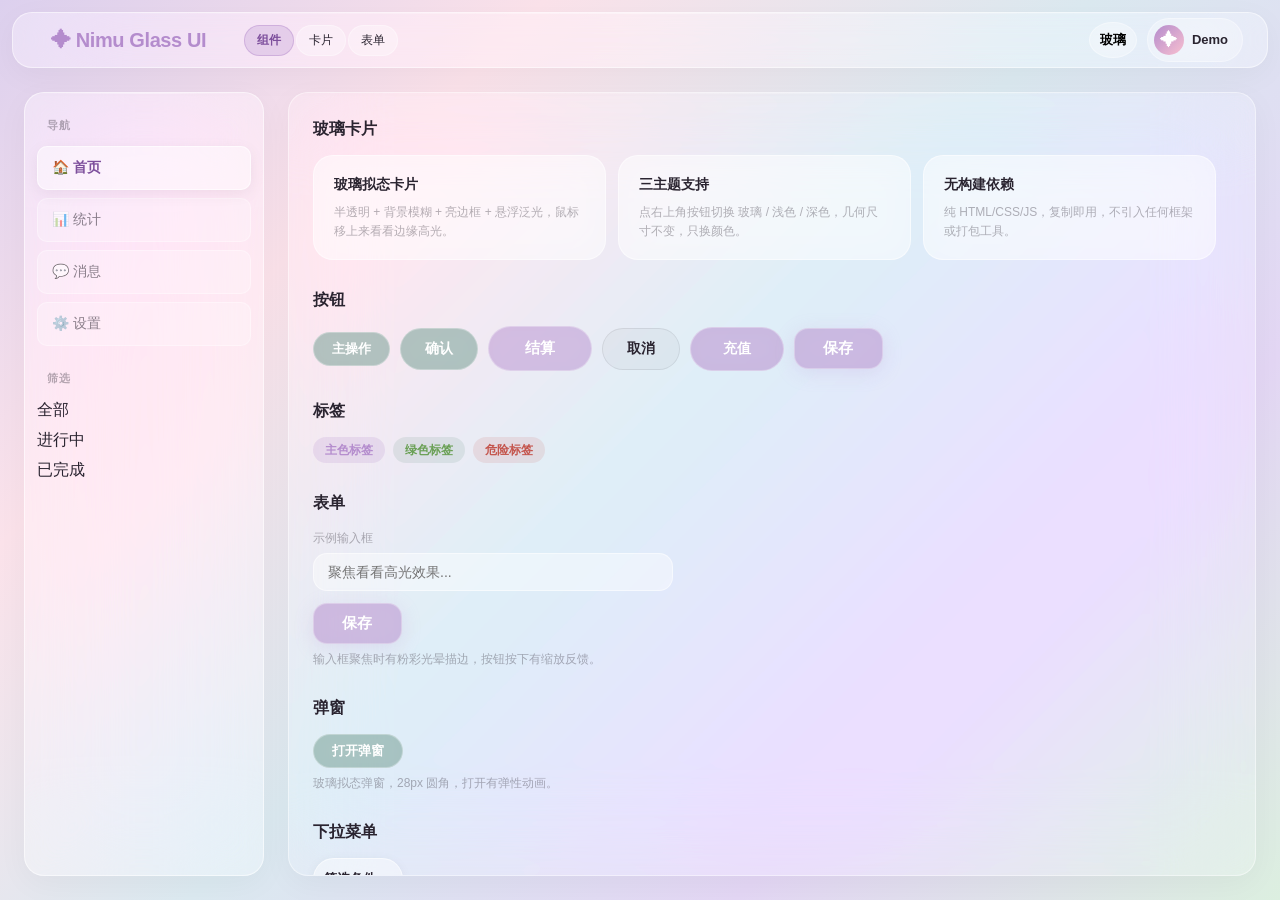
==== commit 2a244fd3: "brand: switch palette from gold/teal to the studio pastel palette Palette sampled from the 柠木工作室 wor" ====
--- a/index.html
+++ b/index.html
@@ -22,10 +22,10 @@
 .demo-field{margin-bottom:12px;max-width:360px}
 .demo-field label{display:block;font-size:12px;color:var(--text-dim);margin-bottom:6px}
 .demo-field input{width:100%;padding:10px 14px;background:rgba(255,255,255,.4);border:1px solid rgba(255,255,255,.5);border-radius:var(--radius-sm);color:var(--text);font-size:14px;outline:none;font-family:inherit}
-.demo-field input:focus{border-color:rgba(200,164,92,.5);box-shadow:0 0 0 3px var(--accent-glow)}
+.demo-field input:focus{border-color:rgba(180,140,205,.5);box-shadow:0 0 0 3px var(--accent-glow)}
 .badge-row{display:flex;gap:8px;flex-wrap:wrap;margin-bottom:12px}
 .demo-badge{padding:4px 12px;border-radius:var(--radius-pill);font-size:12px;font-weight:600}
-.demo-badge.gold{background:rgba(200,164,92,.2);color:var(--accent)}
+.demo-badge.gold{background:rgba(180,140,205,.2);color:var(--accent)}
 .demo-badge.teal{background:rgba(107,149,137,.15);color:var(--teal)}
 .demo-badge.red{background:rgba(196,85,77,.12);color:var(--danger)}
 .demo-tip{font-size:12px;color:var(--text-dim);margin-top:6px}
@@ -35,7 +35,7 @@
 .demo-chat-input{margin-top:10px;max-width:480px}
 .demo-chat-input .chat-input-area{padding:10px}
 .demo-chat-input textarea{flex:1;border:none;outline:none;resize:none;font-size:13px;padding:8px 12px;border-radius:var(--radius-sm);background:rgba(255,255,255,.5);color:var(--text);font-family:inherit}
-.demo-chat-input .chat-send{padding:0 18px;border:none;border-radius:var(--radius-sm);background:linear-gradient(135deg,var(--teal),#4a7a6e);color:#fff;font-weight:700;font-size:13px;cursor:pointer;font-family:inherit}
+.demo-chat-input .chat-send{padding:0 18px;border:none;border-radius:var(--radius-sm);background:linear-gradient(135deg,var(--teal),#4a7a35);color:#fff;font-weight:700;font-size:13px;cursor:pointer;font-family:inherit}
 /* 登录演示 */
 .demo-login-preview{max-width:360px;padding:28px}
 .demo-login-preview .login-panel{margin:0}
@@ -107,8 +107,8 @@
       <div class="section">
         <h2>标签</h2>
         <div class="badge-row">
-          <span class="demo-badge gold">金色标签</span>
-          <span class="demo-badge teal">青色标签</span>
+          <span class="demo-badge gold">主色标签</span>
+          <span class="demo-badge teal">绿色标签</span>
           <span class="demo-badge red">危险标签</span>
         </div>
       </div>
@@ -116,7 +116,7 @@
         <h2>表单</h2>
         <div class="demo-field"><label>示例输入框</label><input placeholder="聚焦看看高光效果..."></div>
         <div class="btn-row"><button class="btn-save" style="width:auto;padding:10px 28px">保存</button></div>
-        <div class="demo-tip">输入框聚焦时有金色光晕描边，按钮按下有缩放反馈。</div>
+        <div class="demo-tip">输入框聚焦时有粉彩光晕描边，按钮按下有缩放反馈。</div>
       </div>
       <div class="section">
         <h2>弹窗</h2>
--- a/assets/ysti-glass.css
+++ b/assets/ysti-glass.css
@@ -1,6 +1,6 @@
 
 *,*::before,*::after{margin:0;padding:0;box-sizing:border-box}
-:root{--glass-bg:rgba(255,255,255,0.45);--glass-bg-hover:rgba(255,255,255,0.65);--glass-border:rgba(255,255,255,0.5);--glass-blur:blur(28px);--glass-shadow:0 8px 40px rgba(0,0,0,0.08);--glass-shadow-hover:0 16px 56px rgba(0,0,0,0.12);--accent:#c8a45c;--accent2:#e8d5a3;--accent-glow:rgba(200,164,92,0.3);--teal:#6b9589;--teal-glow:rgba(107,149,137,0.25);--danger:#c4554d;--danger-glow:rgba(196,85,77,0.2);--text:#2c2416;--text-secondary:rgba(44,36,22,0.55);--text-dim:rgba(44,36,22,0.35);--bg:#f7f5f0;--radius:20px;--radius-sm:14px;--radius-xs:10px;--radius-pill:100px;--spring:cubic-bezier(0.34,1.56,0.64,1);--ease-out:cubic-bezier(0.16,1,0.3,1)}
+:root{--glass-bg:rgba(255,255,255,0.45);--glass-bg-hover:rgba(255,255,255,0.65);--glass-border:rgba(255,255,255,0.5);--glass-blur:blur(28px);--glass-shadow:0 8px 40px rgba(0,0,0,0.08);--glass-shadow-hover:0 16px 56px rgba(0,0,0,0.12);--accent:#b48ccd;--accent2:#f9c0d0;--accent-glow:rgba(180,140,205,0.32);--teal:#6aa055;--teal-glow:rgba(106,160,85,0.28);--danger:#c4554d;--danger-glow:rgba(196,85,77,0.2);--text:#2a2430;--text-secondary:rgba(42,36,48,0.55);--text-dim:rgba(42,36,48,0.35);--bg:#f6f4f7;--radius:20px;--radius-sm:14px;--radius-xs:10px;--radius-pill:100px;--spring:cubic-bezier(0.34,1.56,0.64,1);--ease-out:cubic-bezier(0.16,1,0.3,1)}
 html{scroll-behavior:smooth;font-family:-apple-system,BlinkMacSystemFont,"SF Pro Display","SF Pro Text","PingFang SC","Microsoft YaHei",sans-serif;-webkit-font-smoothing:antialiased;color:var(--text)}
 body{background:var(--bg);overflow:hidden;height:100vh;line-height:1.5}
 .login-overlay{position:fixed;inset:0;z-index:10000;display:flex;align-items:center;justify-content:center;background:rgba(247,245,240,0.75);backdrop-filter:blur(12px);-webkit-backdrop-filter:blur(12px);transition:opacity .45s ease,visibility .45s ease}
@@ -8,7 +8,7 @@
 .login-panel{background:#fff;border:1px solid rgba(0,0,0,0.06);border-radius:28px;padding:52px 44px;width:100%;max-width:440px;text-align:center;box-shadow:0 2px 20px rgba(0,0,0,0.06);animation:panelIn .6s var(--spring)}
 @keyframes panelIn{from{opacity:0;transform:translateY(28px) scale(.96)}to{opacity:1;transform:translateY(0) scale(1)}}
 @keyframes fadeIn{from{opacity:0}to{opacity:1}}
-.login-icon{width:76px;height:76px;margin:0 auto 20px;background:linear-gradient(135deg,rgba(200,164,92,.15),rgba(232,213,163,.1));border:1px solid rgba(200,164,92,.2);border-radius:50%;display:flex;align-items:center;justify-content:center;font-size:36px}
+.login-icon{width:76px;height:76px;margin:0 auto 20px;background:linear-gradient(135deg,rgba(180,140,205,.15),rgba(249,192,208,.1));border:1px solid rgba(180,140,205,.2);border-radius:50%;display:flex;align-items:center;justify-content:center;font-size:36px}
 .login-panel h2{font-size:26px;font-weight:700;letter-spacing:-.02em;margin-bottom:6px}
 .login-tabs{display:flex;gap:0;margin-bottom:20px;background:rgba(0,0,0,.03);border-radius:var(--radius-pill);padding:3px}
 .login-tab{flex:1;padding:8px 0;border:none;background:transparent;border-radius:var(--radius-pill);font-size:14px;font-weight:600;cursor:pointer;color:var(--text-secondary);transition:all .3s ease;font-family:inherit}
@@ -18,7 +18,7 @@
 .login-field{position:relative;margin-bottom:14px}
 .login-field .field-icon{position:absolute;left:16px;top:50%;transform:translateY(-50%);font-size:16px;pointer-events:none;z-index:1}
 .login-field input{width:100%;padding:14px 16px 14px 44px;background:#f8f8f7;border:1px solid rgba(0,0,0,.08);border-radius:var(--radius-sm);color:var(--text);font-size:15px;outline:none;transition:all .3s ease}
-.login-field input:focus{border-color:rgba(200,164,92,.5);box-shadow:0 0 0 3px var(--accent-glow)}
+.login-field input:focus{border-color:rgba(180,140,205,.5);box-shadow:0 0 0 3px var(--accent-glow)}
 .login-field input::placeholder{color:var(--text-dim)}
 .login-btn{width:100%;padding:15px;background:var(--accent);color:#fff;border:none;border-radius:var(--radius-sm);font-size:16px;font-weight:700;cursor:pointer;letter-spacing:.02em;transition:all .3s var(--spring);margin-top:8px;font-family:inherit}
 .login-btn:hover{background:var(--accent2);transform:translateY(-1px);box-shadow:0 4px 16px var(--accent-glow)}
@@ -32,7 +32,7 @@
 .topbar-nav{display:flex;align-items:center;gap:2px;margin-left:20px}
 .topbar-nav-btn{display:flex;align-items:center;gap:4px;padding:5px 10px;border:none;background:transparent;border-radius:var(--radius-pill);font-size:12px;font-weight:500;color:var(--text-secondary);cursor:pointer;transition:all .3s ease;font-family:inherit;white-space:nowrap}
 .topbar-nav-btn:hover{background:rgba(0,0,0,.03);color:var(--text)}
-.topbar-nav-btn.active{background:rgba(200,164,92,.15);color:var(--accent);font-weight:700}
+.topbar-nav-btn.active{background:rgba(180,140,205,.15);color:var(--accent);font-weight:700}
 .topbar-nav-btn .badge{display:inline-flex;align-items:center;justify-content:center;min-width:18px;height:18px;padding:0 5px;border-radius:9px;background:var(--danger);color:#fff;font-size:10px;font-weight:700}
 .topbar-right{display:flex;align-items:center;gap:10px;position:relative}
 .topbar-balance{display:flex;align-items:center;gap:14px;padding:6px 16px;background:rgba(255,255,255,.45);backdrop-filter:blur(12px);-webkit-backdrop-filter:blur(12px);border:1px solid rgba(0,0,0,.06);border-radius:var(--radius-pill);font-size:13px;font-weight:600}
@@ -58,7 +58,7 @@
 
 .user-badge{display:flex;align-items:center;gap:8px;padding:6px 14px 6px 6px;background:rgba(255,255,255,.2);backdrop-filter:blur(24px) saturate(1.2);-webkit-backdrop-filter:blur(24px) saturate(1.2);border:1px solid rgba(255,255,255,.35);border-radius:var(--radius-pill);cursor:pointer;transition:all .3s ease}
 .user-badge:hover{background:rgba(255,255,255,.65);transform:translateY(-1px)}
-.user-avatar{width:30px;height:30px;border-radius:50%;background:linear-gradient(135deg,#c8a45c,#e8d5a3);display:flex;align-items:center;justify-content:center;font-size:18px;color:#fff;flex-shrink:0}
+.user-avatar{width:30px;height:30px;border-radius:50%;background:linear-gradient(135deg,#b48ccd,#f9c0d0);display:flex;align-items:center;justify-content:center;font-size:18px;color:#fff;flex-shrink:0}
 .user-name{font-size:13px;font-weight:600;max-width:120px;overflow:hidden;text-overflow:ellipsis;white-space:nowrap}
 .settings-dropdown{position:absolute;top:calc(100% + 8px);right:4px;background:rgba(255,255,255,.85);backdrop-filter:blur(40px) saturate(1.8);-webkit-backdrop-filter:blur(40px) saturate(1.8);border:1px solid rgba(255,255,255,.6);border-radius:var(--radius-sm);padding:6px 0;min-width:180px;box-shadow:0 12px 40px rgba(0,0,0,.1);opacity:0;visibility:hidden;transform:translateY(-8px);transition:all .25s var(--ease-out);z-index:101}
 .settings-dropdown.show{opacity:1;visibility:visible;transform:translateY(0)}
@@ -90,32 +90,32 @@
 
 .search-bar{display:flex!important;align-items:center;gap:6px;margin-bottom:16px}
 .search-input{flex:1!important;min-width:120px;padding:10px 16px;background:rgba(255,255,255,.25);border:1px solid rgba(0,0,0,.06);border-radius:var(--radius-pill);font-size:13px;color:var(--text);outline:none;font-family:inherit;transition:all .2s ease;height:42px;line-height:1.4;box-sizing:border-box}
-.search-input:focus{border-color:rgba(200,164,92,.5);box-shadow:0 0 0 2px rgba(200,164,92,.15)}
-.search-input::placeholder{color:var(--text-dim)}.search-btn{padding:10px 16px;background:rgba(200,164,92,.4);backdrop-filter:blur(10px);-webkit-backdrop-filter:blur(10px);color:#fff;border:1px solid rgba(255,255,255,.3);border-radius:var(--radius-pill);font-size:13px;font-weight:600;cursor:pointer;transition:all .2s ease;font-family:inherit;white-space:nowrap;height:42px;line-height:1.4;flex-shrink:0;box-sizing:border-box}
-.search-btn:hover{background:rgba(200,164,92,.6);transform:translateY(-1px)}
+.search-input:focus{border-color:rgba(180,140,205,.5);box-shadow:0 0 0 2px rgba(180,140,205,.15)}
+.search-input::placeholder{color:var(--text-dim)}.search-btn{padding:10px 16px;background:rgba(180,140,205,.42);backdrop-filter:blur(10px);-webkit-backdrop-filter:blur(10px);color:#fff;border:1px solid rgba(255,255,255,.3);border-radius:var(--radius-pill);font-size:13px;font-weight:600;cursor:pointer;transition:all .2s ease;font-family:inherit;white-space:nowrap;height:42px;line-height:1.4;flex-shrink:0;box-sizing:border-box}
+.search-btn:hover{background:rgba(180,140,205,.6);transform:translateY(-1px)}
 .search-btn:active{transform:scale(.97)}
 .filter-group{display:flex;gap:2px;flex-shrink:0!important;align-items:center}
 .filter-select{display:none;padding:10px 32px 10px 14px;background:rgba(255,255,255,.4);backdrop-filter:blur(20px) saturate(1.6);-webkit-backdrop-filter:blur(20px) saturate(1.6);border:1px solid rgba(255,255,255,.55);border-radius:var(--radius-pill);font-size:12px;font-weight:600;color:var(--text);cursor:pointer;font-family:inherit;outline:none;appearance:none;-webkit-appearance:none;background-image:url("data:image/svg+xml,%3Csvg xmlns='http://www.w3.org/2000/svg' width='12' height='12' viewBox='0 0 12 12'%3E%3Cpath d='M2 4l4 4 4-4' stroke='%23888' stroke-width='1.8' fill='none' stroke-linecap='round' stroke-linejoin='round'/%3E%3C/svg%3E");background-repeat:no-repeat;background-position:right 10px center;transition:all .25s ease;box-shadow:0 2px 12px rgba(0,0,0,.05);box-sizing:border-box}
-.filter-select:hover{border-color:rgba(200,164,92,.6);box-shadow:0 4px 20px rgba(200,164,92,.18);background:rgba(255,255,255,.6);transform:translateY(-1px)}
+.filter-select:hover{border-color:rgba(180,140,205,.6);box-shadow:0 4px 20px rgba(180,140,205,.18);background:rgba(255,255,255,.6);transform:translateY(-1px)}
 .filter-select:focus{border-color:var(--accent);box-shadow:0 0 0 3px var(--accent-glow)}
 /* Custom Filter Dropdown */
 .filter-dropdown{position:relative;flex-shrink:0!important;display:flex;align-items:center;height:42px}
 .filter-dropdown-trigger{display:flex;align-items:center;gap:4px;padding:10px 10px;background:rgba(255,255,255,.4);backdrop-filter:blur(20px) saturate(1.6);-webkit-backdrop-filter:blur(20px) saturate(1.6);border:1px solid rgba(255,255,255,.55);border-radius:var(--radius-pill);font-size:13px;font-weight:600;color:var(--text);cursor:pointer;font-family:inherit;outline:none;transition:all .25s ease;box-shadow:0 2px 12px rgba(0,0,0,.05);white-space:nowrap;user-select:none;height:42px;line-height:1.4;box-sizing:border-box}
-.filter-dropdown-trigger:hover{border-color:rgba(200,164,92,.5);box-shadow:0 4px 20px rgba(200,164,92,.15);background:rgba(255,255,255,.65);transform:translateY(-1px)}
-.filter-dropdown.open .filter-dropdown-trigger{border-color:rgba(200,164,92,.5);box-shadow:0 4px 16px rgba(200,164,92,.15);background:rgba(255,255,255,.55)}
+.filter-dropdown-trigger:hover{border-color:rgba(180,140,205,.5);box-shadow:0 4px 20px rgba(180,140,205,.15);background:rgba(255,255,255,.65);transform:translateY(-1px)}
+.filter-dropdown.open .filter-dropdown-trigger{border-color:rgba(180,140,205,.5);box-shadow:0 4px 16px rgba(180,140,205,.15);background:rgba(255,255,255,.55)}
 .filter-dropdown-arrow{font-size:10px;color:var(--text-dim);transition:transform .25s ease;line-height:1;display:inline-flex;align-items:center}
 .filter-dropdown.open .filter-dropdown-arrow{transform:rotate(180deg)}
 .filter-dropdown-menu{position:absolute;top:calc(100% + 6px);left:0;min-width:100%;background:rgba(255,255,255,.55);backdrop-filter:blur(44px) saturate(2);-webkit-backdrop-filter:blur(44px) saturate(2);border:1px solid rgba(255,255,255,.6);border-radius:var(--radius-sm);padding:6px;box-shadow:0 12px 40px rgba(0,0,0,.1);opacity:0;visibility:hidden;transform:translateY(-6px);transition:all .25s var(--ease-out);z-index:999;overflow:hidden}
 .filter-dropdown.open .filter-dropdown-menu{opacity:1;visibility:visible;transform:translateY(0)}
 .filter-dropdown-item{padding:8px 14px;font-size:12px;font-weight:500;color:var(--text);cursor:pointer;border-radius:6px;transition:all .15s ease;white-space:nowrap}
-.filter-dropdown-item:hover{background:rgba(200,164,92,.12);color:#b8943a}
-.filter-dropdown-item.active{background:rgba(200,164,92,.18);color:#b8943a;font-weight:700}
+.filter-dropdown-item:hover{background:rgba(180,140,205,.12);color:#8f63ab}
+.filter-dropdown-item.active{background:rgba(180,140,205,.18);color:#8f63ab;font-weight:700}
 body.dark-mode .filter-dropdown-trigger{background:rgba(255,255,255,0.1)!important;backdrop-filter:blur(20px) saturate(1.6)!important;-webkit-backdrop-filter:blur(20px) saturate(1.6)!important;border:1px solid rgba(255,255,255,0.2)!important;color:rgba(232,230,227,0.9)!important;box-shadow:0 2px 12px rgba(0,0,0,.2)!important}
-body.dark-mode .filter-dropdown-trigger:hover{border-color:rgba(200,164,92,.5)!important}
+body.dark-mode .filter-dropdown-trigger:hover{border-color:rgba(180,140,205,.5)!important}
 body.dark-mode .filter-dropdown-menu{background:rgba(38,38,42,.95)!important;border:1px solid rgba(255,255,255,0.15)!important;box-shadow:0 12px 40px rgba(0,0,0,.4)!important}
 body.dark-mode .filter-dropdown-item{color:rgba(232,230,227,0.8)!important}
-body.dark-mode .filter-dropdown-item:hover{background:rgba(200,164,92,.15)!important}
-body.dark-mode .filter-dropdown-item.active{background:rgba(200,164,92,.22)!important}
+body.dark-mode .filter-dropdown-item:hover{background:rgba(180,140,205,.15)!important}
+body.dark-mode .filter-dropdown-item.active{background:rgba(180,140,205,.22)!important}
 
 
 
@@ -126,7 +126,7 @@
 .order-card:hover{transform:translateY(-2px);box-shadow:var(--glass-shadow-hover)}
 .order-card.urgent{border-color:rgba(196,85,77,.3);background:rgba(255,240,238,.5)}
 
-.game-tag{display:inline-block;font-size:11px;padding:2px 8px;background:rgba(200,164,92,.15);color:var(--accent);border-radius:6px;font-weight:600;margin-bottom:8px}
+.game-tag{display:inline-block;font-size:11px;padding:2px 8px;background:rgba(180,140,205,.15);color:var(--accent);border-radius:6px;font-weight:600;margin-bottom:8px}
 .order-title{font-size:16px;font-weight:700;margin-bottom:6px}
 .order-desc{font-size:13px;color:var(--text-secondary);margin-bottom:10px;line-height:1.5}
 .order-meta{display:flex;flex-wrap:wrap;gap:6px;margin-bottom:12px}
@@ -165,22 +165,22 @@
 
 
 .total-price{font-size:26px;font-weight:700;color:var(--accent);letter-spacing:-.03em}
-.btn-checkout{padding:12px 36px;border-radius:var(--radius-pill);font-size:15px;font-weight:700;cursor:pointer;background:rgba(200,164,92,.5);backdrop-filter:blur(10px);-webkit-backdrop-filter:blur(10px);color:#fff;border:1px solid rgba(255,255,255,.3);transition:all .3s var(--spring);font-family:inherit}
-.btn-checkout:hover{background:rgba(200,164,92,.7);transform:translateY(-2px);box-shadow:0 8px 24px var(--accent-glow)}
+.btn-checkout{padding:12px 36px;border-radius:var(--radius-pill);font-size:15px;font-weight:700;cursor:pointer;background:rgba(180,140,205,.5);backdrop-filter:blur(10px);-webkit-backdrop-filter:blur(10px);color:#fff;border:1px solid rgba(255,255,255,.3);transition:all .3s var(--spring);font-family:inherit}
+.btn-checkout:hover{background:rgba(180,140,205,.7);transform:translateY(-2px);box-shadow:0 8px 24px var(--accent-glow)}
 .btn-checkout:active{transform:scale(.95)}
 
 .form-group{margin-bottom:16px}
 .form-group label{display:block;font-size:12px;font-weight:600;text-transform:uppercase;letter-spacing:.05em;color:var(--text-dim);margin-bottom:6px}
 .form-group input,.form-group textarea,.form-group select{width:100%;padding:12px 16px;background:rgba(255,255,255,.6);border:1px solid rgba(0,0,0,.08);border-radius:var(--radius-xs);color:var(--text);font-size:14px;outline:none;font-family:inherit;resize:vertical;transition:border-color .3s ease,box-shadow .3s ease}
-.form-group input:focus,.form-group textarea:focus,.form-group select:focus{border-color:rgba(200,164,92,.5);box-shadow:0 0 0 3px var(--accent-glow)}
+.form-group input:focus,.form-group textarea:focus,.form-group select:focus{border-color:rgba(180,140,205,.5);box-shadow:0 0 0 3px var(--accent-glow)}
 
 
 .form-row{display:grid;grid-template-columns:1fr 1fr;gap:14px}
 .btn-save,.btn-submit{width:100%;padding:14px;border-radius:var(--radius-sm);font-size:15px;font-weight:700;cursor:pointer;color:#fff;border:1px solid rgba(255,255,255,.3);font-family:inherit;transition:all .3s var(--spring);letter-spacing:.02em}
-.btn-save{background:rgba(200,164,92,.55);backdrop-filter:blur(12px);-webkit-backdrop-filter:blur(12px);box-shadow:0 4px 20px rgba(200,164,92,.2)}
+.btn-save{background:rgba(180,140,205,.55);backdrop-filter:blur(12px);-webkit-backdrop-filter:blur(12px);box-shadow:0 4px 20px rgba(180,140,205,.2)}
 .btn-submit{background:rgba(107,149,137,.55);backdrop-filter:blur(12px);-webkit-backdrop-filter:blur(12px)}
 .btn-save:hover,.btn-submit:hover{transform:translateY(-2px);box-shadow:0 8px 30px rgba(0,0,0,.15)}
-.btn-save:hover{background:rgba(200,164,92,.7)}
+.btn-save:hover{background:rgba(180,140,205,.7)}
 .btn-submit:hover{background:rgba(107,149,137,.7)}
 .btn-save:active,.btn-submit:active{transform:translateY(0) scale(.97)}
 .btn-pwd{background:rgba(107,149,137,.55)!important;backdrop-filter:blur(12px)!important;-webkit-backdrop-filter:blur(12px)!important;box-shadow:0 4px 20px rgba(107,149,137,.2)!important;margin-top:10px!important}
@@ -204,7 +204,7 @@
 .btn-confirm:hover{background:rgba(107,149,137,.7);transform:translateY(-2px);box-shadow:0 6px 24px var(--teal-glow)}
 .btn-confirm:active{transform:scale(.95)}
 .avatar-picker{display:flex;align-items:center;gap:16px;margin-bottom:6px}
-.avatar-preview{width:64px;height:64px;border-radius:50%;background:linear-gradient(135deg,#c8a45c,#e8d5a3);display:flex;align-items:center;justify-content:center;font-size:28px;font-weight:700;color:#fff;flex-shrink:0}
+.avatar-preview{width:64px;height:64px;border-radius:50%;background:linear-gradient(135deg,#b48ccd,#f9c0d0);display:flex;align-items:center;justify-content:center;font-size:28px;font-weight:700;color:#fff;flex-shrink:0}
 
 
 
@@ -259,8 +259,8 @@
 
 
 .status-open{background:rgba(107,149,137,.15);color:var(--teal)}
-.status-accepted{background:rgba(200,164,92,.15);color:var(--accent)}
-.status-completed{background:rgba(100,200,100,.15);color:#4a9}.status-reviewing{background:rgba(200,164,92,.15);color:var(--accent)}
+.status-accepted{background:rgba(180,140,205,.15);color:var(--accent)}
+.status-completed{background:rgba(100,200,100,.15);color:#4a9}.status-reviewing{background:rgba(180,140,205,.15);color:var(--accent)}
 .status-refunded{background:rgba(0,0,0,.06);color:var(--text-dim)}
 
 
@@ -275,8 +275,8 @@
 
 
 
-.btn-recharge{padding:12px 32px;border-radius:var(--radius-pill);font-size:14px;font-weight:700;cursor:pointer;background:rgba(200,164,92,.55);backdrop-filter:blur(12px);-webkit-backdrop-filter:blur(12px);color:#fff;border:1px solid rgba(255,255,255,.3);transition:all .3s var(--spring);font-family:inherit;white-space:nowrap}
-.btn-recharge:hover{background:rgba(200,164,92,.7);transform:translateY(-2px);box-shadow:0 6px 24px var(--accent-glow)}
+.btn-recharge{padding:12px 32px;border-radius:var(--radius-pill);font-size:14px;font-weight:700;cursor:pointer;background:rgba(180,140,205,.55);backdrop-filter:blur(12px);-webkit-backdrop-filter:blur(12px);color:#fff;border:1px solid rgba(255,255,255,.3);transition:all .3s var(--spring);font-family:inherit;white-space:nowrap}
+.btn-recharge:hover{background:rgba(180,140,205,.7);transform:translateY(-2px);box-shadow:0 6px 24px var(--accent-glow)}
 .btn-recharge:active{transform:scale(.95)}
 
 
@@ -286,7 +286,7 @@
 
 /* === WebGL + Glass + Glow === */
 html{background:transparent}
-body{background:linear-gradient(135deg,#b0c8f0 0%,#f0d8c0 25%,#b8d8f0 50%,#d8c0f0 75%,#c0d0f0 100%)!important;background-attachment:fixed!important}
+body{background:linear-gradient(135deg,#dcd0ee 0%,#fbe2ea 25%,#dbe9f0 50%,#e3d6f4 75%,#dcefe0 100%)!important;background-attachment:fixed!important}
 #liquid-glass-bg{display:none !important}
 :root{--glass-blur-strong:blur(60px) saturate(2);--glass-blur:blur(40px) saturate(1.8);--glass-highlight:rgba(255,255,255,0.6);--edge-bright:rgba(255,255,255,0.9);--bg:#e3dfd8}
 .login-overlay{z-index:10000!important}
@@ -304,10 +304,10 @@
 .topbar{background:rgba(255,255,255,.32);backdrop-filter:blur(50px) saturate(1.8)!important;-webkit-backdrop-filter:blur(50px) saturate(1.8)!important;border:1px solid rgba(255,255,255,.5)!important;border-radius:20px!important;margin:12px 12px 0 12px!important;box-shadow:0 8px 32px rgba(0,0,0,.04)}.topbar::before{content:"";position:absolute;top:0;left:12px;right:12px;height:1px;background:linear-gradient(90deg,transparent,rgba(255,255,255,.85),transparent);opacity:.45;z-index:1;pointer-events:none}
 .game-btn{width:100%!important;border:1px solid rgba(255,255,255,.35)!important;background:rgba(255,255,255,.22)!important;border-radius:10px!important;padding:12px 14px!important;margin-bottom:2px}
 .game-btn:hover{background:rgba(255,255,255,.5)!important;border-color:rgba(255,255,255,.7)!important;box-shadow:0 4px 20px rgba(0,0,0,.06)}
-.game-btn.active{background:rgba(255,255,255,.4)!important;backdrop-filter:blur(36px) saturate(1.8)!important;-webkit-backdrop-filter:blur(36px) saturate(1.8)!important;border-color:rgba(255,255,255,.6)!important;color:#b8860b!important;font-weight:700!important}
+.game-btn.active{background:rgba(255,255,255,.4)!important;backdrop-filter:blur(36px) saturate(1.8)!important;-webkit-backdrop-filter:blur(36px) saturate(1.8)!important;border-color:rgba(255,255,255,.6)!important;color:#7d4f9c!important;font-weight:700!important}
 .topbar-nav-btn{border:1px solid rgba(255,255,255,.35)!important;background:rgba(255,255,255,.25)!important;backdrop-filter:blur(24px) saturate(1.2)!important;-webkit-backdrop-filter:blur(24px) saturate(1.2)!important;color:var(--text)!important;font-size:12px!important;padding:6px 12px!important;white-space:nowrap!important}
 .topbar-nav-btn:hover{background:rgba(255,255,255,.45)!important;border-color:rgba(255,255,255,.55)!important;box-shadow:0 4px 16px rgba(0,0,0,.06);color:var(--text)!important}
-.topbar-nav-btn.active{background:rgba(232,184,48,.28)!important;backdrop-filter:blur(36px) saturate(1.6)!important;-webkit-backdrop-filter:blur(36px) saturate(1.6)!important;border-color:rgba(232,184,48,.4)!important;color:#a07008!important;font-weight:700!important}
+.topbar-nav-btn.active{background:rgba(180,140,205,.28)!important;backdrop-filter:blur(36px) saturate(1.6)!important;-webkit-backdrop-filter:blur(36px) saturate(1.6)!important;border-color:rgba(180,140,205,.45)!important;color:#7d4f9c!important;font-weight:700!important}
 .icon-btn{border:1px solid rgba(255,255,255,.35);background:rgba(255,255,255,.2);backdrop-filter:blur(14px);-webkit-backdrop-filter:blur(14px)}
 
 
@@ -326,7 +326,7 @@
 
 
 /* === Light Mode Overrides === */
-body.light-mode{background:#f7f5f0!important} body.light-mode .search-input{background:#fff!important;border:1px solid rgba(0,0,0,.12)!important} body.light-mode .search-btn{background:linear-gradient(135deg,#c8a45c,#e8d5a3)!important;border:none!important;color:#fff!important;backdrop-filter:none!important;-webkit-backdrop-filter:none!important} body.light-mode .search-input::placeholder{color:rgba(0,0,0,.35)!important}
+body.light-mode{background:#f6f4f7!important} body.light-mode .search-input{background:#fff!important;border:1px solid rgba(0,0,0,.12)!important} body.light-mode .search-btn{background:linear-gradient(135deg,#b48ccd,#f9c0d0)!important;border:none!important;color:#fff!important;backdrop-filter:none!important;-webkit-backdrop-filter:none!important} body.light-mode .search-input::placeholder{color:rgba(0,0,0,.35)!important}
 body.light-mode .login-overlay{background:rgba(247,245,240,0.75)!important;backdrop-filter:none!important;-webkit-backdrop-filter:none!important}
 
  
@@ -335,13 +335,13 @@
 body.light-mode #cursorGlow{display:none!important}
 body.light-mode .game-btn{background:transparent!important;border:1px solid transparent!important;backdrop-filter:none!important;-webkit-backdrop-filter:none!important;color:var(--text-secondary)!important;box-shadow:none!important}
 body.light-mode .game-btn:hover{background:rgba(0,0,0,.04)!important;border-color:rgba(0,0,0,.06)!important;color:var(--text)!important}
-body.light-mode .game-btn.active{background:rgba(200,164,92,.12)!important;color:var(--accent)!important;border-color:rgba(200,164,92,.3)!important}
+body.light-mode .game-btn.active{background:rgba(180,140,205,.12)!important;color:var(--accent)!important;border-color:rgba(180,140,205,.32)!important}
 body.light-mode .topbar-nav-btn{background:transparent!important;border:1px solid transparent!important;backdrop-filter:none!important;-webkit-backdrop-filter:none!important;color:var(--text-secondary)!important}
 body.light-mode .topbar-nav-btn:hover{background:rgba(0,0,0,.04)!important;border-color:rgba(0,0,0,.06)!important;color:var(--text)!important;box-shadow:none!important}
-body.light-mode .topbar-nav-btn.active{background:rgba(200,164,92,.14)!important;color:var(--accent)!important;border-color:rgba(200,164,92,.3)!important;box-shadow:none!important}
+body.light-mode .topbar-nav-btn.active{background:rgba(180,140,205,.14)!important;color:var(--accent)!important;border-color:rgba(180,140,205,.32)!important;box-shadow:none!important}
 body.light-mode .order-card,.light-mode .svc-card,.light-mode .cart-item,.light-mode .recharge-card{background:rgba(255,255,255,.92)!important;backdrop-filter:none!important;-webkit-backdrop-filter:none!important;border:1px solid rgba(0,0,0,.06)!important}
 body.light-mode .oc-order-item{background:rgba(255,255,255,.9)!important;backdrop-filter:none!important;-webkit-backdrop-filter:none!important;border:1px solid rgba(0,0,0,.06)!important;border-radius:var(--radius-sm)!important;box-shadow:0 1px 4px rgba(0,0,0,.03)!important}
-body.light-mode .btn-accept,.light-mode .btn-confirm,.light-mode .btn-checkout,.light-mode .btn-submit,.light-mode .btn-save,.light-mode .btn-recharge{background:linear-gradient(135deg,#c8a45c,#e8d5a3)!important;border:none!important;color:#fff!important}
+body.light-mode .btn-accept,.light-mode .btn-confirm,.light-mode .btn-checkout,.light-mode .btn-submit,.light-mode .btn-save,.light-mode .btn-recharge{background:linear-gradient(135deg,#b48ccd,#f9c0d0)!important;border:none!important;color:#fff!important}
 body.light-mode .btn-cancel{background:rgba(0,0,0,.04)!important;border:none!important}
 body.light-mode .btn-cancel:hover{background:rgba(0,0,0,.08)!important}
 body.light-mode .publish-form{background:rgba(255,255,255,.8)!important;box-shadow:0 2px 16px rgba(0,0,0,.04)!important;border:1px solid rgba(0,0,0,.06)!important}
@@ -351,8 +351,8 @@
 body.light-mode .icon-btn:hover{background:rgba(0,0,0,.08)!important}
 body.light-mode .qty-btn{background:rgba(0,0,0,.04)!important;border:1px solid rgba(0,0,0,.08)!important}
 body.light-mode .tier-option{background:rgba(0,0,0,.02)!important;border:1px solid rgba(0,0,0,.06)!important}
-body.light-mode .tier-option:hover{background:rgba(200,164,92,.08)!important}
-body.light-mode .tier-option.selected{background:rgba(200,164,92,.15)!important}
+body.light-mode .tier-option:hover{background:rgba(180,140,205,.08)!important}
+body.light-mode .tier-option.selected{background:rgba(180,140,205,.15)!important}
 body.light-mode .price-card{background:rgba(0,0,0,.03)!important}
 body.light-mode #profileModal input[type=password]{background:rgba(0,0,0,.03)!important;backdrop-filter:none!important;-webkit-backdrop-filter:none!important;border:1px solid rgba(0,0,0,.08)!important}
 body.light-mode .form-group input,.light-mode .form-group textarea,.light-mode .form-group select{background:rgba(0,0,0,.03)!important;backdrop-filter:none!important;-webkit-backdrop-filter:none!important;border:1px solid rgba(0,0,0,.08)!important}
@@ -368,12 +368,12 @@
 
 
 body.light-mode .filter-dropdown-trigger{background:rgba(255,255,255,.6)!important;backdrop-filter:none!important;-webkit-backdrop-filter:none!important;border:1px solid rgba(0,0,0,.08)!important;color:var(--text)!important;box-shadow:0 1px 4px rgba(0,0,0,.04)!important}
-body.light-mode .filter-dropdown-trigger:hover{border-color:rgba(200,164,92,.5)!important;background:rgba(255,255,255,.85)!important}
+body.light-mode .filter-dropdown-trigger:hover{border-color:rgba(180,140,205,.5)!important;background:rgba(255,255,255,.85)!important}
 body.light-mode .filter-dropdown-menu{position:absolute!important;background:rgba(255,255,255,.96)!important;backdrop-filter:none!important;-webkit-backdrop-filter:none!important;border:1px solid rgba(0,0,0,.08)!important;box-shadow:0 8px 32px rgba(0,0,0,.1)!important}
 body.light-mode .filter-dropdown-item{color:var(--text)!important}
 body.light-mode .filter-dropdown-item:hover{background:rgba(0,0,0,.04)!important}
-body.light-mode .filter-dropdown-item.active{background:rgba(200,164,92,.12)!important;color:var(--accent)!important;font-weight:600!important}
-.search-bar>.filter-group{gap:1px!important}.filter-dropdown-trigger{padding:6px 10px!important}.filter-dropdown-trigger .filter-dropdown-arrow{margin-left:2px!important}body.dark-mode{background:#1c1c1e!important;--text:#e8e6e3;--text-secondary:rgba(232,230,227,0.55);--text-dim:rgba(232,230,227,0.35);--bg:#1c1c1e;--accent:#d4b87a;--accent2:#f0e0b8}
+body.light-mode .filter-dropdown-item.active{background:rgba(180,140,205,.12)!important;color:var(--accent)!important;font-weight:600!important}
+.search-bar>.filter-group{gap:1px!important}.filter-dropdown-trigger{padding:6px 10px!important}.filter-dropdown-trigger .filter-dropdown-arrow{margin-left:2px!important}body.dark-mode{background:#1c1c1e!important;--text:#e8e6e3;--text-secondary:rgba(232,230,227,0.55);--text-dim:rgba(232,230,227,0.35);--bg:#1c1c1e;--accent:#c8b2e0;--accent2:#f9c0d0}
 body.dark-mode .login-overlay{background:rgba(18,18,20,0.85)!important;backdrop-filter:blur(12px)!important;-webkit-backdrop-filter:blur(12px)!important}
 body.dark-mode .login-panel{background:rgba(38,38,42,0.7)!important;backdrop-filter:blur(40px) saturate(1.8)!important;-webkit-backdrop-filter:blur(40px) saturate(1.8)!important;border:1px solid rgba(255,255,255,0.1)!important;box-shadow:0 24px 80px rgba(0,0,0,0.4)!important}
 body.dark-mode .login-field input{background:rgba(255,255,255,0.06)!important;border:1px solid rgba(255,255,255,0.1)!important;color:#e8e6e3!important}
@@ -389,15 +389,15 @@
 body.dark-mode .game-btn{background:transparent!important;border:1px solid transparent!important;color:rgba(232,230,227,0.55)!important;box-shadow:none!important}
 body.dark-mode .game-btn:hover{background:rgba(255,255,255,0.06)!important;border-color:rgba(255,255,255,0.1)!important;color:#e8e6e3!important}
 body.dark-mode .toast{background:rgba(38,38,42,0.95)!important;backdrop-filter:blur(30px)!important;-webkit-backdrop-filter:blur(30px)!important;border:1px solid rgba(255,255,255,0.12)!important;color:#e8e6e3!important;box-shadow:0 8px 32px rgba(0,0,0,0.5)!important}
-body.dark-mode .game-btn.active{background:rgba(212,184,122,0.15)!important;color:var(--accent)!important;border-color:rgba(212,184,122,0.3)!important}
+body.dark-mode .game-btn.active{background:rgba(200,178,224,0.15)!important;color:var(--accent)!important;border-color:rgba(200,178,224,0.3)!important}
 body.dark-mode .topbar-nav-btn{background:transparent!important;border:1px solid transparent!important;color:rgba(232,230,227,0.55)!important}
 body.dark-mode .topbar-nav-btn:hover{background:rgba(255,255,255,0.06)!important;border-color:rgba(255,255,255,0.1)!important;color:#e8e6e3!important;box-shadow:none!important}
-body.dark-mode .topbar-nav-btn.active{background:rgba(212,184,122,0.15)!important;color:var(--accent)!important;border-color:rgba(212,184,122,0.3)!important;box-shadow:none!important}
-body.dark-mode .order-card,.dark-mode .svc-card,.dark-mode .cart-item,.dark-mode .recharge-card{background:rgba(38,38,42,0.7)!important;backdrop-filter:blur(20px) saturate(1.4)!important;-webkit-backdrop-filter:blur(20px) saturate(1.4)!important;border:1px solid rgba(212,184,122,0.2)!important}
-body.dark-mode .order-card:hover,.dark-mode .svc-card:hover{box-shadow:inset 0 0 0 2px rgba(212,184,122,0.8),0 0 30px rgba(212,184,122,0.25),0 16px 48px rgba(0,0,0,0.3)}body.dark-mode .oc-order-item{background:rgba(38,38,42,0.7)!important;backdrop-filter:blur(20px) saturate(1.4)!important;-webkit-backdrop-filter:blur(20px) saturate(1.4)!important;border:1px solid rgba(212,184,122,0.2)!important}body.dark-mode .oc-order-item:hover{box-shadow:inset 0 0 0 2px rgba(212,184,122,0.8),0 0 25px rgba(212,184,122,0.2),0 8px 28px rgba(0,0,0,0.3)}body.dark-mode .oc-order-title{color:#e8e6e3!important}body.dark-mode .oc-order-meta{color:rgba(232,230,227,0.55)!important}body.dark-mode .oc-order-game{color:#d4b87a!important}body.dark-mode .oc-order-price{color:#d4b87a!important}
-
-body.dark-mode .btn-accept,.dark-mode .btn-confirm,.dark-mode .btn-checkout,.dark-mode .btn-submit,.dark-mode .btn-save,.dark-mode .btn-recharge{background:rgba(212,184,122,0.15)!important;border:1px solid rgba(212,184,122,0.3)!important;color:#d4b87a!important}
-body.dark-mode .btn-cancel{background:rgba(255,255,255,0.06)!important;border:1px solid rgba(255,255,255,0.1)!important;color:rgba(232,230,227,0.7)!important}body.dark-mode .btn-accept:hover,.dark-mode .btn-confirm:hover,.dark-mode .btn-checkout:hover,.dark-mode .btn-submit:hover,.dark-mode .btn-save:hover,.dark-mode .btn-recharge:hover{background:rgba(212,184,122,0.35)!important;border-color:rgba(212,184,122,0.65)!important;color:#fff!important;transform:translateY(-2px);box-shadow:0 6px 20px rgba(212,184,122,0.25)}
+body.dark-mode .topbar-nav-btn.active{background:rgba(200,178,224,0.15)!important;color:var(--accent)!important;border-color:rgba(200,178,224,0.3)!important;box-shadow:none!important}
+body.dark-mode .order-card,.dark-mode .svc-card,.dark-mode .cart-item,.dark-mode .recharge-card{background:rgba(38,38,42,0.7)!important;backdrop-filter:blur(20px) saturate(1.4)!important;-webkit-backdrop-filter:blur(20px) saturate(1.4)!important;border:1px solid rgba(200,178,224,0.2)!important}
+body.dark-mode .order-card:hover,.dark-mode .svc-card:hover{box-shadow:inset 0 0 0 2px rgba(200,178,224,0.8),0 0 30px rgba(200,178,224,0.25),0 16px 48px rgba(0,0,0,0.3)}body.dark-mode .oc-order-item{background:rgba(38,38,42,0.7)!important;backdrop-filter:blur(20px) saturate(1.4)!important;-webkit-backdrop-filter:blur(20px) saturate(1.4)!important;border:1px solid rgba(200,178,224,0.2)!important}body.dark-mode .oc-order-item:hover{box-shadow:inset 0 0 0 2px rgba(200,178,224,0.8),0 0 25px rgba(200,178,224,0.2),0 8px 28px rgba(0,0,0,0.3)}body.dark-mode .oc-order-title{color:#e8e6e3!important}body.dark-mode .oc-order-meta{color:rgba(232,230,227,0.55)!important}body.dark-mode .oc-order-game{color:#c8b2e0!important}body.dark-mode .oc-order-price{color:#c8b2e0!important}
+
+body.dark-mode .btn-accept,.dark-mode .btn-confirm,.dark-mode .btn-checkout,.dark-mode .btn-submit,.dark-mode .btn-save,.dark-mode .btn-recharge{background:rgba(200,178,224,0.15)!important;border:1px solid rgba(200,178,224,0.3)!important;color:#c8b2e0!important}
+body.dark-mode .btn-cancel{background:rgba(255,255,255,0.06)!important;border:1px solid rgba(255,255,255,0.1)!important;color:rgba(232,230,227,0.7)!important}body.dark-mode .btn-accept:hover,.dark-mode .btn-confirm:hover,.dark-mode .btn-checkout:hover,.dark-mode .btn-submit:hover,.dark-mode .btn-save:hover,.dark-mode .btn-recharge:hover{background:rgba(200,178,224,0.35)!important;border-color:rgba(200,178,224,0.65)!important;color:#fff!important;transform:translateY(-2px);box-shadow:0 6px 20px rgba(200,178,224,0.25)}
 body.dark-mode .btn-cancel:hover{background:rgba(255,255,255,0.12)!important}
 body.dark-mode .publish-form{background:rgba(38,38,42,0.6)!important;box-shadow:0 2px 16px rgba(0,0,0,0.2)!important;border:1px solid rgba(255,255,255,0.08)!important}
 body.dark-mode .settings-dropdown,.dark-mode .notify-dropdown{background:rgba(38,38,42,0.9)!important;backdrop-filter:blur(40px) saturate(1.8)!important;-webkit-backdrop-filter:blur(40px) saturate(1.8)!important;box-shadow:0 8px 32px rgba(0,0,0,0.4)!important;border:1px solid rgba(255,255,255,0.1)!important}
@@ -406,7 +406,7 @@
 body.dark-mode .topbar-balance,.dark-mode .user-badge{background:rgba(255,255,255,0.06)!important;border:1px solid rgba(255,255,255,0.1)!important}
 body.dark-mode .icon-btn{background:rgba(255,255,255,0.06)!important;border:1px solid rgba(255,255,255,0.1)!important;color:rgba(232,230,227,0.7)!important}
 body.dark-mode .icon-btn:hover{background:rgba(255,255,255,0.12)!important}
-body.dark-mode .withdraw-section{background:rgba(38,38,42,0.7)!important;backdrop-filter:blur(20px) saturate(1.4)!important;-webkit-backdrop-filter:blur(20px) saturate(1.4)!important;border:1px solid rgba(212,184,122,0.2)!important}
+body.dark-mode .withdraw-section{background:rgba(38,38,42,0.7)!important;backdrop-filter:blur(20px) saturate(1.4)!important;-webkit-backdrop-filter:blur(20px) saturate(1.4)!important;border:1px solid rgba(200,178,224,0.2)!important}
 body.dark-mode .withdraw-section h4{color:#e8e6e3!important}
 body.dark-mode .withdraw-section p{color:rgba(232,230,227,0.55)!important}
 body.dark-mode .withdraw-section .form-group input{background:rgba(255,255,255,0.06)!important;border:1px solid rgba(255,255,255,0.1)!important;color:#e8e6e3!important}
@@ -414,20 +414,20 @@
 
 body.dark-mode .qty-btn{background:rgba(255,255,255,0.06)!important;border:1px solid rgba(255,255,255,0.1)!important;color:rgba(232,230,227,0.7)!important}
 body.dark-mode .tier-option{background:rgba(255,255,255,0.04)!important;border:1px solid rgba(255,255,255,0.08)!important;color:rgba(232,230,227,0.7)!important}
-body.dark-mode .tier-option:hover{background:rgba(212,184,122,0.12)!important}
-body.dark-mode .tier-option.selected{background:rgba(212,184,122,0.2)!important}
+body.dark-mode .tier-option:hover{background:rgba(200,178,224,0.12)!important}
+body.dark-mode .tier-option.selected{background:rgba(200,178,224,0.2)!important}
 body.dark-mode .price-card{background:rgba(255,255,255,0.06)!important}
 body.dark-mode #profileModal input[type=password]{background:rgba(255,255,255,0.06)!important;border:1px solid rgba(255,255,255,0.1)!important;color:#e8e6e3!important}
 body.dark-mode .form-group input,.dark-mode .form-group textarea,.dark-mode .form-group select{background:rgba(255,255,255,0.06)!important;border:1px solid rgba(255,255,255,0.1)!important;color:#e8e6e3!important}
 body.dark-mode .search-input{background:rgba(255,255,255,0.06)!important;border:1px solid rgba(255,255,255,0.1)!important;color:#e8e6e3!important}
-body.dark-mode .search-input::placeholder{color:rgba(232,230,227,0.35)!important} body.dark-mode .search-btn{background:rgba(200,164,92,.3)!important;color:#e8e6e3!important;border:1px solid rgba(255,255,255,.2)!important} body.dark-mode .filter-select{background:rgba(255,255,255,0.1)!important;backdrop-filter:blur(20px) saturate(1.6)!important;-webkit-backdrop-filter:blur(20px) saturate(1.6)!important;border:1px solid rgba(255,255,255,0.2)!important;color:rgba(232,230,227,0.9)!important;box-shadow:0 2px 12px rgba(0,0,0,.2)!important}
+body.dark-mode .search-input::placeholder{color:rgba(232,230,227,0.35)!important} body.dark-mode .search-btn{background:rgba(180,140,205,.32)!important;color:#e8e6e3!important;border:1px solid rgba(255,255,255,.2)!important} body.dark-mode .filter-select{background:rgba(255,255,255,0.1)!important;backdrop-filter:blur(20px) saturate(1.6)!important;-webkit-backdrop-filter:blur(20px) saturate(1.6)!important;border:1px solid rgba(255,255,255,0.2)!important;color:rgba(232,230,227,0.9)!important;box-shadow:0 2px 12px rgba(0,0,0,.2)!important}
 body.dark-mode .oc-dropdown-trigger{background:rgba(255,255,255,0.06)!important;border:1px solid rgba(255,255,255,0.1)!important;color:rgba(232,230,227,0.7)!important}
 body.dark-mode .oc-dropdown-trigger:hover{background:rgba(255,255,255,0.12)!important}
 body.dark-mode .oc-dropdown-menu{background:rgba(38,38,42,0.95)!important;backdrop-filter:blur(40px) saturate(1.8)!important;-webkit-backdrop-filter:blur(40px) saturate(1.8)!important;border:1px solid rgba(255,255,255,0.1)!important;box-shadow:0 8px 24px rgba(0,0,0,0.4)!important}
 body.dark-mode .oc-dropdown-item{color:rgba(232,230,227,0.7)!important}
 body.dark-mode .oc-dropdown-item:hover{background:rgba(255,255,255,0.06)!important}
 body.dark-mode .section-header-icon{background:rgba(255,255,255,0.08)!important;border:1px solid rgba(255,255,255,0.12)!important;color:#e8e6e3!important}
-body.dark-mode .login-icon{background:linear-gradient(135deg,rgba(212,184,122,0.15),rgba(240,224,184,0.1))!important;border:1px solid rgba(212,184,122,0.2)!important}
+body.dark-mode .login-icon{background:linear-gradient(135deg,rgba(200,178,224,0.15),rgba(249,192,208,0.1))!important;border:1px solid rgba(200,178,224,0.2)!important}
 body.dark-mode .login-hint{color:rgba(232,230,227,0.35)!important}
 body.dark-mode .empty-state{color:rgba(232,230,227,0.4)!important}
 body.dark-mode .order-title{color:#e8e6e3!important} body.dark-mode .section-title{color:#e8e6e3!important}
@@ -459,7 +459,7 @@
 .chat-msg-avatar{width:36px;height:36px;border-radius:50%;background:rgba(255,255,255,.35);display:flex;align-items:center;justify-content:center;font-size:16px;flex-shrink:0;align-self:flex-start}
 .chat-msg-body{display:flex;flex-direction:column}
 .chat-msg-bubble{position:relative;padding:10px 14px;border-radius:14px;font-size:14px;line-height:1.5;word-break:break-word;max-width:100%}
-.chat-msg.sent .chat-msg-bubble{background:rgba(200,164,92,.25);color:var(--text);border:1px solid rgba(200,164,92,.2)}
+.chat-msg.sent .chat-msg-bubble{background:rgba(180,140,205,.25);color:var(--text);border:1px solid rgba(180,140,205,.2)}
 .chat-msg.received .chat-msg-bubble{background:rgba(255,255,255,.5);color:var(--text);border:1px solid rgba(0,0,0,.06);backdrop-filter:blur(12px);-webkit-backdrop-filter:blur(12px)}
 .chat-msg.system{justify-content:center;max-width:100%}
 .chat-msg.system .chat-msg-bubble{background:rgba(0,0,0,.04);color:var(--text-dim);font-size:12px;padding:6px 14px;border-radius:4px;text-align:center}
@@ -469,7 +469,7 @@
 
 .chat-input-area{display:flex;gap:10px;align-items:flex-end;padding:12px 20px;background:rgba(255,255,255,.2);backdrop-filter:blur(30px) saturate(1.8);-webkit-backdrop-filter:blur(30px) saturate(1.8);border:1px solid rgba(255,255,255,.4);border-radius:14px;flex-shrink:0;margin-top:6px}
 .chat-input-area textarea{flex:1;padding:10px 16px;border-radius:20px;border:1px solid rgba(0,0,0,.1);font-size:14px;resize:none;overflow:hidden;max-height:120px;min-height:40px;outline:none;font-family:inherit;background:rgba(255,255,255,.55);color:var(--text);transition:all .2s}
-.chat-input-area textarea:focus{border-color:rgba(200,164,92,.4);box-shadow:0 0 0 3px rgba(200,164,92,.1)}
+.chat-input-area textarea:focus{border-color:rgba(180,140,205,.42);box-shadow:0 0 0 3px rgba(180,140,205,.1)}
 .chat-input-area button{padding:10px 22px;border-radius:20px;border:none;background:var(--accent);color:#fff;font-weight:600;font-size:14px;cursor:pointer;flex-shrink:0;transition:all .2s ease;font-family:inherit}
 .chat-input-area button:hover{background:var(--accent2);transform:translateY(-1px);box-shadow:0 4px 12px var(--accent-glow)}
 .chat-input-area button:active{transform:scale(.97)}
@@ -494,21 +494,21 @@
 body.dark-mode .chat-sidebar-header{background:#1e1e20!important;border-bottom-color:rgba(255,255,255,.06)!important;color:#e8e6e3!important}
 body.dark-mode .chat-sidebar-search{background:#1e1e20!important;border-bottom-color:rgba(255,255,255,.06)!important}
 body.dark-mode .chat-sidebar-search input{background:rgba(255,255,255,.06)!important;border-color:rgba(255,255,255,.1)!important;color:#e8e6e3!important}
-body.dark-mode .chat-sidebar-search input:focus{border-color:rgba(200,164,92,.5)!important;background:rgba(255,255,255,.08)!important}
+body.dark-mode .chat-sidebar-search input:focus{border-color:rgba(180,140,205,.5)!important;background:rgba(255,255,255,.08)!important}
 body.dark-mode .chat-contact-list{background:#1e1e20!important}
 body.dark-mode .chat-contact-item{border-bottom-color:rgba(255,255,255,.04)!important}
 body.dark-mode .chat-contact-item:hover{background:rgba(255,255,255,.04)!important}
-body.dark-mode .chat-contact-item.active{background:rgba(200,164,92,.15)!important}
+body.dark-mode .chat-contact-item.active{background:rgba(180,140,205,.15)!important}
 body.dark-mode .chat-contact-name{color:#e8e6e3!important}
 body.dark-mode .chat-contact-preview{color:rgba(232,230,227,.45)!important}
 body.dark-mode .chat-contact-time{color:rgba(232,230,227,.35)!important}
-body.dark-mode .chat-main{background:#161618!important} body.dark-mode .chat-messages-glass{background:rgba(30,30,34,.8)!important;backdrop-filter:blur(24px) saturate(1.4)!important;-webkit-backdrop-filter:blur(24px) saturate(1.4)!important;border:1px solid rgba(255,255,255,.12)!important;border-radius:14px!important;box-shadow:0 4px 24px rgba(0,0,0,.4),0 2px 8px rgba(200,164,92,.06),inset 0 1px 0 rgba(255,255,255,.08)!important} body.dark-mode #chatActive{overflow:visible!important;padding:4px!important;background:rgba(24,24,28,.8)!important;backdrop-filter:blur(40px) saturate(1.6)!important;-webkit-backdrop-filter:blur(40px) saturate(1.6)!important;border:1px solid rgba(255,255,255,.1)!important;box-shadow:0 8px 40px rgba(0,0,0,.4),inset 0 1px 0 rgba(255,255,255,.08)!important}
-body.dark-mode .chat-main-header{background:rgba(30,30,34,.75)!important;backdrop-filter:blur(24px) saturate(1.4)!important;-webkit-backdrop-filter:blur(24px) saturate(1.4)!important;border:1px solid rgba(255,255,255,.12)!important;border-radius:14px!important;color:#e8e6e3!important;box-shadow:0 4px 24px rgba(0,0,0,.4),0 2px 8px rgba(200,164,92,.06),inset 0 1px 0 rgba(255,255,255,.08)!important}
+body.dark-mode .chat-main{background:#161618!important} body.dark-mode .chat-messages-glass{background:rgba(30,30,34,.8)!important;backdrop-filter:blur(24px) saturate(1.4)!important;-webkit-backdrop-filter:blur(24px) saturate(1.4)!important;border:1px solid rgba(255,255,255,.12)!important;border-radius:14px!important;box-shadow:0 4px 24px rgba(0,0,0,.4),0 2px 8px rgba(180,140,205,.06),inset 0 1px 0 rgba(255,255,255,.08)!important} body.dark-mode #chatActive{overflow:visible!important;padding:4px!important;background:rgba(24,24,28,.8)!important;backdrop-filter:blur(40px) saturate(1.6)!important;-webkit-backdrop-filter:blur(40px) saturate(1.6)!important;border:1px solid rgba(255,255,255,.1)!important;box-shadow:0 8px 40px rgba(0,0,0,.4),inset 0 1px 0 rgba(255,255,255,.08)!important}
+body.dark-mode .chat-main-header{background:rgba(30,30,34,.75)!important;backdrop-filter:blur(24px) saturate(1.4)!important;-webkit-backdrop-filter:blur(24px) saturate(1.4)!important;border:1px solid rgba(255,255,255,.12)!important;border-radius:14px!important;color:#e8e6e3!important;box-shadow:0 4px 24px rgba(0,0,0,.4),0 2px 8px rgba(180,140,205,.06),inset 0 1px 0 rgba(255,255,255,.08)!important}
 body.dark-mode .chat-msg.received .chat-msg-bubble{background:#2c2c2e!important;color:#e8e6e3!important}
-body.dark-mode .chat-msg.sent .chat-msg-bubble{background:rgba(200,164,92,.35)!important;color:#e8e6e3!important;border:1px solid rgba(200,164,92,.25)!important}
-body.dark-mode .chat-input-area{background:rgba(30,30,34,.8)!important;backdrop-filter:blur(24px) saturate(1.4)!important;-webkit-backdrop-filter:blur(24px) saturate(1.4)!important;border:1px solid rgba(255,255,255,.12)!important;border-radius:14px!important;box-shadow:0 4px 24px rgba(0,0,0,.4),0 2px 8px rgba(200,164,92,.06),inset 0 1px 0 rgba(255,255,255,.08)!important}
+body.dark-mode .chat-msg.sent .chat-msg-bubble{background:rgba(180,140,205,.35)!important;color:#e8e6e3!important;border:1px solid rgba(180,140,205,.25)!important}
+body.dark-mode .chat-input-area{background:rgba(30,30,34,.8)!important;backdrop-filter:blur(24px) saturate(1.4)!important;-webkit-backdrop-filter:blur(24px) saturate(1.4)!important;border:1px solid rgba(255,255,255,.12)!important;border-radius:14px!important;box-shadow:0 4px 24px rgba(0,0,0,.4),0 2px 8px rgba(180,140,205,.06),inset 0 1px 0 rgba(255,255,255,.08)!important}
 body.dark-mode .chat-input-area textarea{background:rgba(255,255,255,.06)!important;color:#e8e6e3!important}
-body.dark-mode .chat-input-area textarea:focus{background:rgba(255,255,255,.08)!important;box-shadow:0 0 0 2px rgba(200,164,92,.2)!important}
+body.dark-mode .chat-input-area textarea:focus{background:rgba(255,255,255,.08)!important;box-shadow:0 0 0 2px rgba(180,140,205,.2)!important}
 body.dark-mode .chat-start-search-results{background:#2c2c2e!important;border-color:rgba(255,255,255,.1)!important}
 body.dark-mode .chat-start-search-item{color:#e8e6e3!important;border-bottom-color:rgba(255,255,255,.04)!important}
 body.dark-mode .chat-start-search-item:hover{background:rgba(255,255,255,.06)!important}
@@ -1010,7 +1010,7 @@
     color: var(--text);
   }
   .mobile-game-sheet-inner .game-btn.active {
-    background: rgba(200,164,92,.12);
+    background: rgba(180,140,205,.12);
     border-color: var(--accent);
     color: var(--accent);
   }
@@ -1280,11 +1280,11 @@
     padding: 9px 12px !important;
   }
   #chatActive.chat-fullscreen .chat-msg.sent .chat-msg-bubble {
-    background: rgba(200,164,92,.25) !important;
-    border: 1px solid rgba(200,164,92,.2) !important;
+    background: rgba(180,140,205,.25) !important;
+    border: 1px solid rgba(180,140,205,.2) !important;
     color: var(--text) !important;
     border-radius: 14px !important;
-    box-shadow: 0 2px 10px rgba(200,164,92,.12), inset 0 1px 0 rgba(255,255,255,.35) !important;
+    box-shadow: 0 2px 10px rgba(180,140,205,.12), inset 0 1px 0 rgba(255,255,255,.35) !important;
     padding: 9px 12px !important;
   }
   #chatActive.chat-fullscreen .chat-msg-time {
@@ -1348,7 +1348,7 @@
   body.dark-mode #chatActive.chat-fullscreen .chat-messages-glass { background: rgba(30,30,34,.5) !important; border-color: rgba(255,255,255,.1) !important; box-shadow: inset 0 1px 0 rgba(255,255,255,.06) !important; }
   body.dark-mode #chatActive.chat-fullscreen .chat-msg-avatar { background: rgba(255,255,255,.1) !important; border-color: rgba(255,255,255,.14) !important; }
   body.dark-mode #chatActive.chat-fullscreen .chat-msg.received .chat-msg-bubble { background: rgba(255,255,255,.08) !important; border-color: rgba(255,255,255,.1) !important; color: #e8e6e3 !important; box-shadow: inset 0 1px 0 rgba(255,255,255,.06) !important; }
-  body.dark-mode #chatActive.chat-fullscreen .chat-msg.sent .chat-msg-bubble { background: rgba(200,164,92,.35) !important; border-color: rgba(200,164,92,.25) !important; color: #e8e6e3 !important; box-shadow: 0 2px 10px rgba(0,0,0,.2), inset 0 1px 0 rgba(255,255,255,.15) !important; }
+  body.dark-mode #chatActive.chat-fullscreen .chat-msg.sent .chat-msg-bubble { background: rgba(180,140,205,.35) !important; border-color: rgba(180,140,205,.25) !important; color: #e8e6e3 !important; box-shadow: 0 2px 10px rgba(0,0,0,.2), inset 0 1px 0 rgba(255,255,255,.15) !important; }
   body.dark-mode #chatActive.chat-fullscreen .chat-time-divider span { background: rgba(255,255,255,.08) !important; border-color: rgba(255,255,255,.12) !important; color: rgba(232,230,227,.5) !important; }
   body.dark-mode #chatActive.chat-fullscreen .chat-input-area { background: rgba(30,30,34,.55) !important; border-color: rgba(255,255,255,.1) !important; border-top-color: rgba(255,255,255,.08) !important; }
   body.dark-mode #chatActive.chat-fullscreen .chat-input-area textarea { background: rgba(255,255,255,.08) !important; border-color: rgba(255,255,255,.12) !important; color: #e8e6e3 !important; }
@@ -1438,9 +1438,9 @@
 .btn-sm{padding:6px 12px;border-radius:var(--radius-pill);font-size:12px;font-weight:600;cursor:pointer;border:1px solid rgba(255,255,255,.35);background:rgba(255,255,255,.35);color:var(--text);font-family:inherit;transition:all .2s}
 .btn-sm.danger{background:rgba(196,85,77,.6);color:#fff;border-color:transparent}
 .btn-sm.ok{background:rgba(107,149,137,.6);color:#fff;border-color:transparent}
-.btn-sm.gold{background:rgba(200,164,92,.6);color:#fff;border-color:transparent}
+.btn-sm.gold{background:rgba(180,140,205,.6);color:#fff;border-color:transparent}
 body.light-mode .admin-user-row,body.light-mode .admin-order-row{background:rgba(255,255,255,.9)!important;backdrop-filter:none!important;-webkit-backdrop-filter:none!important;border:1px solid rgba(0,0,0,.06)!important}
-body.dark-mode .admin-user-row,body.dark-mode .admin-order-row{background:rgba(38,38,42,0.7)!important;backdrop-filter:blur(20px) saturate(1.4)!important;-webkit-backdrop-filter:blur(20px) saturate(1.4)!important;border:1px solid rgba(212,184,122,0.2)!important}
+body.dark-mode .admin-user-row,body.dark-mode .admin-order-row{background:rgba(38,38,42,0.7)!important;backdrop-filter:blur(20px) saturate(1.4)!important;-webkit-backdrop-filter:blur(20px) saturate(1.4)!important;border:1px solid rgba(200,178,224,0.2)!important}
 body.dark-mode .admin-user-row .au-name,body.dark-mode .admin-order-row .ao-title{color:#e8e6e3!important}
 body.dark-mode .admin-user-row .au-meta,body.dark-mode .admin-order-row .ao-meta{color:rgba(232,230,227,0.55)!important}
 body.light-mode .admin-tab,body.light-mode .admin-search input{background:rgba(0,0,0,.04)!important;border-color:rgba(0,0,0,.1)!important}
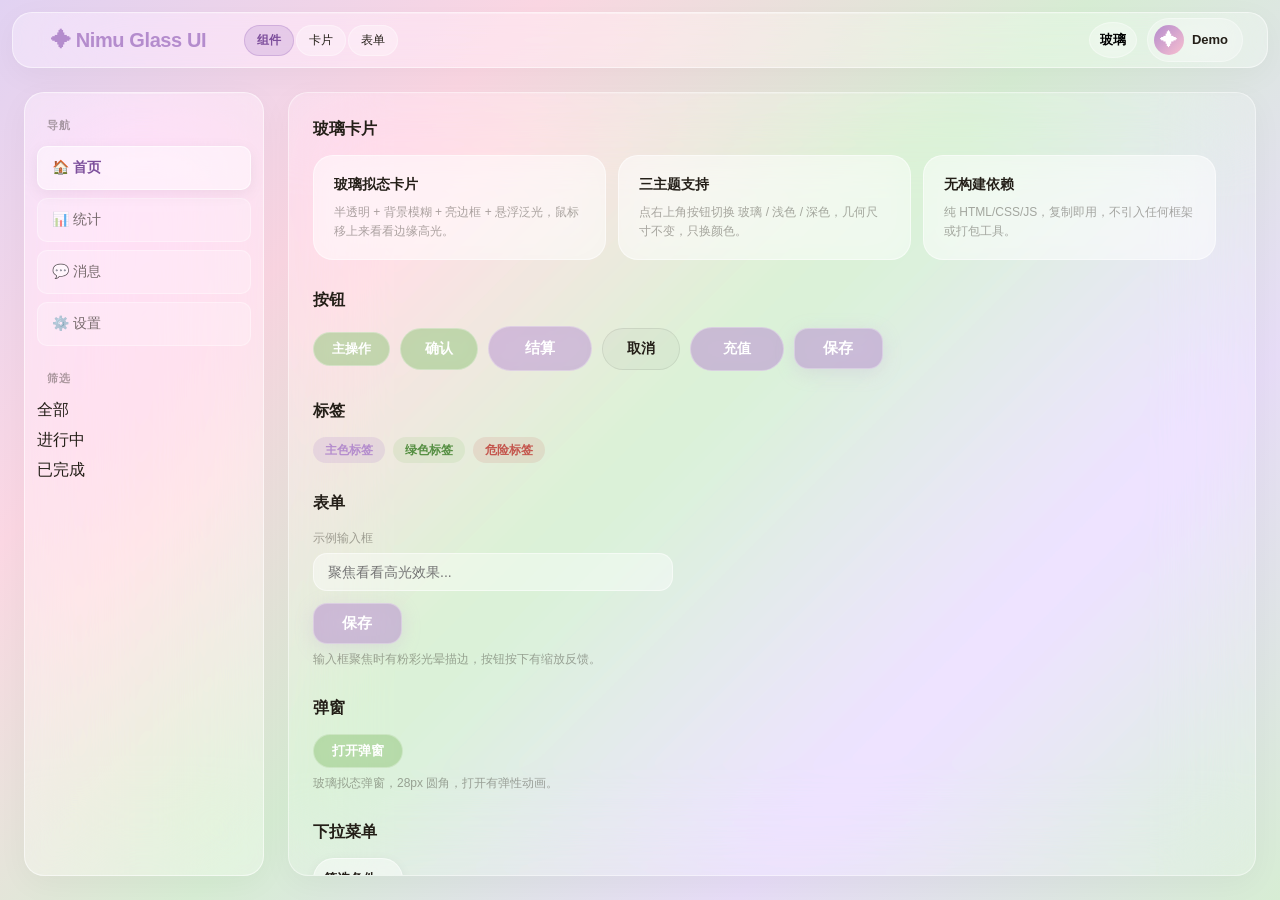
==== commit 7d884e0e: "brand: sync the whole palette with the studio website The library still carried the old gold/teal er" ====
--- a/index.html
+++ b/index.html
@@ -26,7 +26,7 @@
 .badge-row{display:flex;gap:8px;flex-wrap:wrap;margin-bottom:12px}
 .demo-badge{padding:4px 12px;border-radius:var(--radius-pill);font-size:12px;font-weight:600}
 .demo-badge.gold{background:rgba(180,140,205,.2);color:var(--accent)}
-.demo-badge.teal{background:rgba(107,149,137,.15);color:var(--teal)}
+.demo-badge.teal{background:rgba(140,194,116,.15);color:var(--teal)}
 .demo-badge.red{background:rgba(196,85,77,.12);color:var(--danger)}
 .demo-tip{font-size:12px;color:var(--text-dim);margin-top:6px}
 /* 弹窗演示 */
@@ -35,7 +35,7 @@
 .demo-chat-input{margin-top:10px;max-width:480px}
 .demo-chat-input .chat-input-area{padding:10px}
 .demo-chat-input textarea{flex:1;border:none;outline:none;resize:none;font-size:13px;padding:8px 12px;border-radius:var(--radius-sm);background:rgba(255,255,255,.5);color:var(--text);font-family:inherit}
-.demo-chat-input .chat-send{padding:0 18px;border:none;border-radius:var(--radius-sm);background:linear-gradient(135deg,var(--teal),#4a7a35);color:#fff;font-weight:700;font-size:13px;cursor:pointer;font-family:inherit}
+.demo-chat-input .chat-send{padding:0 18px;border:none;border-radius:var(--radius-sm);background:linear-gradient(135deg,var(--teal),#467335);color:#fff;font-weight:700;font-size:13px;cursor:pointer;font-family:inherit}
 /* 登录演示 */
 .demo-login-preview{max-width:360px;padding:28px}
 .demo-login-preview .login-panel{margin:0}
--- a/assets/ysti-glass.css
+++ b/assets/ysti-glass.css
@@ -1,9 +1,9 @@
 
 *,*::before,*::after{margin:0;padding:0;box-sizing:border-box}
-:root{--glass-bg:rgba(255,255,255,0.45);--glass-bg-hover:rgba(255,255,255,0.65);--glass-border:rgba(255,255,255,0.5);--glass-blur:blur(28px);--glass-shadow:0 8px 40px rgba(0,0,0,0.08);--glass-shadow-hover:0 16px 56px rgba(0,0,0,0.12);--accent:#b48ccd;--accent2:#f9c0d0;--accent-glow:rgba(180,140,205,0.32);--teal:#6aa055;--teal-glow:rgba(106,160,85,0.28);--danger:#c4554d;--danger-glow:rgba(196,85,77,0.2);--text:#2a2430;--text-secondary:rgba(42,36,48,0.55);--text-dim:rgba(42,36,48,0.35);--bg:#f6f4f7;--radius:20px;--radius-sm:14px;--radius-xs:10px;--radius-pill:100px;--spring:cubic-bezier(0.34,1.56,0.64,1);--ease-out:cubic-bezier(0.16,1,0.3,1)}
+:root{--glass-bg:rgba(255,255,255,0.30);--glass-bg-hover:rgba(255,255,255,0.46);--glass-border:rgba(255,255,255,0.78);--glass-blur:blur(28px);--glass-shadow:0 8px 40px rgba(0,0,0,0.08);--glass-shadow-hover:0 16px 56px rgba(0,0,0,0.12);--accent:#b48ccd;--accent2:#f9c0d0;--accent-glow:rgba(226,138,194,0.32);--teal:#558f42;--teal-glow:rgba(85,143,66,0.28);--danger:#c4554d;--danger-glow:rgba(196,85,77,0.2);--text:#241f18;--text-secondary:rgba(36,31,24,0.62);--text-dim:rgba(36,31,24,0.38);--bg:#f4f2f6;--radius:20px;--radius-sm:14px;--radius-xs:10px;--radius-pill:100px;--spring:cubic-bezier(0.34,1.56,0.64,1);--ease-out:cubic-bezier(0.16,1,0.3,1)}
 html{scroll-behavior:smooth;font-family:-apple-system,BlinkMacSystemFont,"SF Pro Display","SF Pro Text","PingFang SC","Microsoft YaHei",sans-serif;-webkit-font-smoothing:antialiased;color:var(--text)}
 body{background:var(--bg);overflow:hidden;height:100vh;line-height:1.5}
-.login-overlay{position:fixed;inset:0;z-index:10000;display:flex;align-items:center;justify-content:center;background:rgba(247,245,240,0.75);backdrop-filter:blur(12px);-webkit-backdrop-filter:blur(12px);transition:opacity .45s ease,visibility .45s ease}
+.login-overlay{position:fixed;inset:0;z-index:10000;display:flex;align-items:center;justify-content:center;background:rgba(244,241,234,0.75);backdrop-filter:blur(12px);-webkit-backdrop-filter:blur(12px);transition:opacity .45s ease,visibility .45s ease}
 .login-overlay.hidden{opacity:0;visibility:hidden;pointer-events:none}
 .login-panel{background:#fff;border:1px solid rgba(0,0,0,0.06);border-radius:28px;padding:52px 44px;width:100%;max-width:440px;text-align:center;box-shadow:0 2px 20px rgba(0,0,0,0.06);animation:panelIn .6s var(--spring)}
 @keyframes panelIn{from{opacity:0;transform:translateY(28px) scale(.96)}to{opacity:1;transform:translateY(0) scale(1)}}
@@ -17,7 +17,7 @@
 .login-error{font-size:13px;color:var(--danger);margin-bottom:12px;display:none}
 .login-field{position:relative;margin-bottom:14px}
 .login-field .field-icon{position:absolute;left:16px;top:50%;transform:translateY(-50%);font-size:16px;pointer-events:none;z-index:1}
-.login-field input{width:100%;padding:14px 16px 14px 44px;background:#f8f8f7;border:1px solid rgba(0,0,0,.08);border-radius:var(--radius-sm);color:var(--text);font-size:15px;outline:none;transition:all .3s ease}
+.login-field input{width:100%;padding:14px 16px 14px 44px;background:#faf8fb;border:1px solid rgba(0,0,0,.08);border-radius:var(--radius-sm);color:var(--text);font-size:15px;outline:none;transition:all .3s ease}
 .login-field input:focus{border-color:rgba(180,140,205,.5);box-shadow:0 0 0 3px var(--accent-glow)}
 .login-field input::placeholder{color:var(--text-dim)}
 .login-btn{width:100%;padding:15px;background:var(--accent);color:#fff;border:none;border-radius:var(--radius-sm);font-size:16px;font-weight:700;cursor:pointer;letter-spacing:.02em;transition:all .3s var(--spring);margin-top:8px;font-family:inherit}
@@ -82,7 +82,7 @@
 
 
 body.light-mode .oc-cart-entry{background:rgba(0,0,0,.03);border-color:rgba(0,0,0,.08)}
-body.dark-mode .oc-cart-entry{background:rgba(255,255,255,.06);border-color:rgba(255,255,255,.1);color:#e8e6e3}
+body.dark-mode .oc-cart-entry{background:rgba(255,255,255,.06);border-color:rgba(255,255,255,.1);color:#f4f1ea}
 .section-header-icon{font-size:28px;flex-shrink:0;width:44px;height:44px;display:flex;align-items:center;justify-content:center;background:rgba(255,255,255,.35);backdrop-filter:blur(12px);-webkit-backdrop-filter:blur(12px);border-radius:12px;border:1px solid rgba(255,255,255,.4)}
 .section-title{font-size:20px;font-weight:700;letter-spacing:-.02em}
 .section-subtitle{font-size:13px;color:var(--text-dim);margin-top:4px}
@@ -110,10 +110,10 @@
 .filter-dropdown-item{padding:8px 14px;font-size:12px;font-weight:500;color:var(--text);cursor:pointer;border-radius:6px;transition:all .15s ease;white-space:nowrap}
 .filter-dropdown-item:hover{background:rgba(180,140,205,.12);color:#8f63ab}
 .filter-dropdown-item.active{background:rgba(180,140,205,.18);color:#8f63ab;font-weight:700}
-body.dark-mode .filter-dropdown-trigger{background:rgba(255,255,255,0.1)!important;backdrop-filter:blur(20px) saturate(1.6)!important;-webkit-backdrop-filter:blur(20px) saturate(1.6)!important;border:1px solid rgba(255,255,255,0.2)!important;color:rgba(232,230,227,0.9)!important;box-shadow:0 2px 12px rgba(0,0,0,.2)!important}
+body.dark-mode .filter-dropdown-trigger{background:rgba(255,255,255,0.1)!important;backdrop-filter:blur(20px) saturate(1.6)!important;-webkit-backdrop-filter:blur(20px) saturate(1.6)!important;border:1px solid rgba(255,255,255,0.2)!important;color:rgba(244,241,234,0.9)!important;box-shadow:0 2px 12px rgba(0,0,0,.2)!important}
 body.dark-mode .filter-dropdown-trigger:hover{border-color:rgba(180,140,205,.5)!important}
-body.dark-mode .filter-dropdown-menu{background:rgba(38,38,42,.95)!important;border:1px solid rgba(255,255,255,0.15)!important;box-shadow:0 12px 40px rgba(0,0,0,.4)!important}
-body.dark-mode .filter-dropdown-item{color:rgba(232,230,227,0.8)!important}
+body.dark-mode .filter-dropdown-menu{background:rgba(35,36,40,.95)!important;border:1px solid rgba(255,255,255,0.15)!important;box-shadow:0 12px 40px rgba(0,0,0,.4)!important}
+body.dark-mode .filter-dropdown-item{color:rgba(244,241,234,0.8)!important}
 body.dark-mode .filter-dropdown-item:hover{background:rgba(180,140,205,.15)!important}
 body.dark-mode .filter-dropdown-item.active{background:rgba(180,140,205,.22)!important}
 
@@ -134,8 +134,8 @@
 .order-footer{display:flex;align-items:center;justify-content:space-between;padding-top:12px;border-top:1px solid rgba(0,0,0,.04)}
 .order-price{font-size:22px;font-weight:700;color:var(--accent)}
 .order-deadline{font-size:12px;color:var(--text-dim)}
-.btn-accept{padding:7px 18px;border-radius:var(--radius-pill);font-size:13px;font-weight:600;cursor:pointer;background:rgba(107,149,137,.5);backdrop-filter:blur(10px);-webkit-backdrop-filter:blur(10px);color:#fff;border:1px solid rgba(255,255,255,.3);transition:all .3s var(--spring);font-family:inherit}
-.btn-accept:hover{background:rgba(107,149,137,.7);transform:translateY(-2px);box-shadow:0 6px 20px var(--teal-glow)}
+.btn-accept{padding:7px 18px;border-radius:var(--radius-pill);font-size:13px;font-weight:600;cursor:pointer;background:rgba(140,194,116,.5);backdrop-filter:blur(10px);-webkit-backdrop-filter:blur(10px);color:#fff;border:1px solid rgba(255,255,255,.3);transition:all .3s var(--spring);font-family:inherit}
+.btn-accept:hover{background:rgba(140,194,116,.7);transform:translateY(-2px);box-shadow:0 6px 20px var(--teal-glow)}
 .btn-accept:active{transform:scale(.95)}
 
 
@@ -178,19 +178,19 @@
 .form-row{display:grid;grid-template-columns:1fr 1fr;gap:14px}
 .btn-save,.btn-submit{width:100%;padding:14px;border-radius:var(--radius-sm);font-size:15px;font-weight:700;cursor:pointer;color:#fff;border:1px solid rgba(255,255,255,.3);font-family:inherit;transition:all .3s var(--spring);letter-spacing:.02em}
 .btn-save{background:rgba(180,140,205,.55);backdrop-filter:blur(12px);-webkit-backdrop-filter:blur(12px);box-shadow:0 4px 20px rgba(180,140,205,.2)}
-.btn-submit{background:rgba(107,149,137,.55);backdrop-filter:blur(12px);-webkit-backdrop-filter:blur(12px)}
+.btn-submit{background:rgba(140,194,116,.55);backdrop-filter:blur(12px);-webkit-backdrop-filter:blur(12px)}
 .btn-save:hover,.btn-submit:hover{transform:translateY(-2px);box-shadow:0 8px 30px rgba(0,0,0,.15)}
 .btn-save:hover{background:rgba(180,140,205,.7)}
-.btn-submit:hover{background:rgba(107,149,137,.7)}
+.btn-submit:hover{background:rgba(140,194,116,.7)}
 .btn-save:active,.btn-submit:active{transform:translateY(0) scale(.97)}
-.btn-pwd{background:rgba(107,149,137,.55)!important;backdrop-filter:blur(12px)!important;-webkit-backdrop-filter:blur(12px)!important;box-shadow:0 4px 20px rgba(107,149,137,.2)!important;margin-top:10px!important}
+.btn-pwd{background:rgba(140,194,116,.55)!important;backdrop-filter:blur(12px)!important;-webkit-backdrop-filter:blur(12px)!important;box-shadow:0 4px 20px rgba(140,194,116,.2)!important;margin-top:10px!important}
 .empty-state{text-align:center;padding:56px 24px;color:var(--text-dim)}
 .empty-icon{font-size:44px;margin-bottom:14px;opacity:.5}
 .empty-state p{font-size:15px;margin-bottom:6px}
 .empty-hint{font-size:13px;color:var(--text-dim);opacity:.7}
 .toast{position:fixed;top:24px;left:50%;transform:translateX(-50%);z-index:10001;padding:12px 24px;border-radius:var(--radius-pill);font-size:14px;font-weight:600;background:rgba(255,255,255,.8);backdrop-filter:blur(30px);-webkit-backdrop-filter:blur(30px);border:1px solid var(--glass-border);color:var(--text);box-shadow:0 8px 32px rgba(0,0,0,.1);animation:toastIn .4s var(--spring);pointer-events:none;white-space:nowrap}
 @keyframes toastIn{from{opacity:0;transform:translateX(-50%) translateY(-16px)}to{opacity:1;transform:translateX(-50%) translateY(0)}}
-.modal-overlay{position:fixed;inset:0;z-index:9999;display:flex;align-items:center;justify-content:center;background:rgba(247,245,240,.6);backdrop-filter:blur(8px);-webkit-backdrop-filter:blur(8px);animation:fadeIn .3s ease}
+.modal-overlay{position:fixed;inset:0;z-index:9999;display:flex;align-items:center;justify-content:center;background:rgba(244,241,234,.6);backdrop-filter:blur(8px);-webkit-backdrop-filter:blur(8px);animation:fadeIn .3s ease}
 .modal-panel{background:rgba(255,255,255,.3);backdrop-filter:blur(40px) saturate(1.8);-webkit-backdrop-filter:blur(40px) saturate(1.8);border:1px solid rgba(255,255,255,.6);border-radius:28px;padding:40px;width:100%;max-width:460px;text-align:center;box-shadow:0 24px 80px rgba(0,0,0,.08);animation:panelIn .5s var(--spring);max-height:90vh;overflow-y:auto}
 .modal-panel.wide{max-width:520px;text-align:left}
 .modal-icon{font-size:44px;margin-bottom:12px}
@@ -200,8 +200,8 @@
 .modal-btns{display:flex;gap:10px;justify-content:center}
 .btn-cancel{padding:11px 24px;border-radius:var(--radius-pill);font-size:14px;font-weight:600;cursor:pointer;background:rgba(0,0,0,.03);border:1px solid rgba(0,0,0,.08);color:var(--text);transition:all .3s ease;font-family:inherit}
 .btn-cancel:hover{background:rgba(0,0,0,.06)}
-.btn-confirm{padding:11px 24px;border-radius:var(--radius-pill);font-size:14px;font-weight:600;cursor:pointer;background:rgba(107,149,137,.5);backdrop-filter:blur(10px);-webkit-backdrop-filter:blur(10px);color:#fff;border:1px solid rgba(255,255,255,.3);transition:all .3s var(--spring);font-family:inherit}
-.btn-confirm:hover{background:rgba(107,149,137,.7);transform:translateY(-2px);box-shadow:0 6px 24px var(--teal-glow)}
+.btn-confirm{padding:11px 24px;border-radius:var(--radius-pill);font-size:14px;font-weight:600;cursor:pointer;background:rgba(140,194,116,.5);backdrop-filter:blur(10px);-webkit-backdrop-filter:blur(10px);color:#fff;border:1px solid rgba(255,255,255,.3);transition:all .3s var(--spring);font-family:inherit}
+.btn-confirm:hover{background:rgba(140,194,116,.7);transform:translateY(-2px);box-shadow:0 6px 24px var(--teal-glow)}
 .btn-confirm:active{transform:scale(.95)}
 .avatar-picker{display:flex;align-items:center;gap:16px;margin-bottom:6px}
 .avatar-preview{width:64px;height:64px;border-radius:50%;background:linear-gradient(135deg,#b48ccd,#f9c0d0);display:flex;align-items:center;justify-content:center;font-size:28px;font-weight:700;color:#fff;flex-shrink:0}
@@ -258,7 +258,7 @@
 
 
 
-.status-open{background:rgba(107,149,137,.15);color:var(--teal)}
+.status-open{background:rgba(140,194,116,.15);color:var(--teal)}
 .status-accepted{background:rgba(180,140,205,.15);color:var(--accent)}
 .status-completed{background:rgba(100,200,100,.15);color:#4a9}.status-reviewing{background:rgba(180,140,205,.15);color:var(--accent)}
 .status-refunded{background:rgba(0,0,0,.06);color:var(--text-dim)}
@@ -282,13 +282,13 @@
 
 
 
-.fee-notice{font-size:13px;color:var(--teal);margin-bottom:16px;padding:8px 12px;background:rgba(107,149,137,.08);border-radius:var(--radius-xs);line-height:1.6}
+.fee-notice{font-size:13px;color:var(--teal);margin-bottom:16px;padding:8px 12px;background:rgba(140,194,116,.08);border-radius:var(--radius-xs);line-height:1.6}
 
 /* === WebGL + Glass + Glow === */
 html{background:transparent}
-body{background:linear-gradient(135deg,#dcd0ee 0%,#fbe2ea 25%,#dbe9f0 50%,#e3d6f4 75%,#dcefe0 100%)!important;background-attachment:fixed!important}
+body{background:linear-gradient(135deg,#e1d2f2 0%,#fbd7e3 25%,#d7edd4 50%,#e7dcf7 75%,#d7edd4 100%)!important;background-attachment:fixed!important}
 #liquid-glass-bg{display:none !important}
-:root{--glass-blur-strong:blur(60px) saturate(2);--glass-blur:blur(40px) saturate(1.8);--glass-highlight:rgba(255,255,255,0.6);--edge-bright:rgba(255,255,255,0.9);--bg:#e3dfd8}
+:root{--glass-blur-strong:blur(60px) saturate(2);--glass-blur:blur(40px) saturate(1.8);--glass-highlight:rgba(255,255,255,0.95);--edge-bright:rgba(255,255,255,0.9);--bg:#f4f2f6}
 .login-overlay{z-index:10000!important}
 .toast{z-index:10001!important}
 .settings-dropdown,.notify-dropdown{z-index:101!important}
@@ -326,8 +326,8 @@
 
 
 /* === Light Mode Overrides === */
-body.light-mode{background:#f6f4f7!important} body.light-mode .search-input{background:#fff!important;border:1px solid rgba(0,0,0,.12)!important} body.light-mode .search-btn{background:linear-gradient(135deg,#b48ccd,#f9c0d0)!important;border:none!important;color:#fff!important;backdrop-filter:none!important;-webkit-backdrop-filter:none!important} body.light-mode .search-input::placeholder{color:rgba(0,0,0,.35)!important}
-body.light-mode .login-overlay{background:rgba(247,245,240,0.75)!important;backdrop-filter:none!important;-webkit-backdrop-filter:none!important}
+body.light-mode{background:#ffffff!important} body.light-mode .search-input{background:#fff!important;border:1px solid rgba(0,0,0,.12)!important} body.light-mode .search-btn{background:linear-gradient(135deg,#b48ccd,#f9c0d0)!important;border:none!important;color:#fff!important;backdrop-filter:none!important;-webkit-backdrop-filter:none!important} body.light-mode .search-input::placeholder{color:rgba(0,0,0,.35)!important}
+body.light-mode .login-overlay{background:rgba(244,241,234,0.75)!important;backdrop-filter:none!important;-webkit-backdrop-filter:none!important}
 
  
 body.light-mode .modal-panel{background:rgba(255,255,255,.92)!important;backdrop-filter:none!important;-webkit-backdrop-filter:none!important;border:1px solid rgba(0,0,0,.08)!important;box-shadow:0 16px 48px rgba(0,0,0,.12)!important}
@@ -373,74 +373,74 @@
 body.light-mode .filter-dropdown-item{color:var(--text)!important}
 body.light-mode .filter-dropdown-item:hover{background:rgba(0,0,0,.04)!important}
 body.light-mode .filter-dropdown-item.active{background:rgba(180,140,205,.12)!important;color:var(--accent)!important;font-weight:600!important}
-.search-bar>.filter-group{gap:1px!important}.filter-dropdown-trigger{padding:6px 10px!important}.filter-dropdown-trigger .filter-dropdown-arrow{margin-left:2px!important}body.dark-mode{background:#1c1c1e!important;--text:#e8e6e3;--text-secondary:rgba(232,230,227,0.55);--text-dim:rgba(232,230,227,0.35);--bg:#1c1c1e;--accent:#c8b2e0;--accent2:#f9c0d0}
+.search-bar>.filter-group{gap:1px!important}.filter-dropdown-trigger{padding:6px 10px!important}.filter-dropdown-trigger .filter-dropdown-arrow{margin-left:2px!important}body.dark-mode{background:#14161a!important;--text:#f4f1ea;--text-secondary:rgba(244,241,234,0.62);--text-dim:rgba(244,241,234,0.38);--bg:#14161a;--accent:#c8b2e0;--accent2:#f9c0d0}
 body.dark-mode .login-overlay{background:rgba(18,18,20,0.85)!important;backdrop-filter:blur(12px)!important;-webkit-backdrop-filter:blur(12px)!important}
-body.dark-mode .login-panel{background:rgba(38,38,42,0.7)!important;backdrop-filter:blur(40px) saturate(1.8)!important;-webkit-backdrop-filter:blur(40px) saturate(1.8)!important;border:1px solid rgba(255,255,255,0.1)!important;box-shadow:0 24px 80px rgba(0,0,0,0.4)!important}
-body.dark-mode .login-field input{background:rgba(255,255,255,0.06)!important;border:1px solid rgba(255,255,255,0.1)!important;color:#e8e6e3!important}
-body.dark-mode .login-field input::placeholder{color:rgba(232,230,227,0.35)!important}
+body.dark-mode .login-panel{background:rgba(35,36,40,0.7)!important;backdrop-filter:blur(40px) saturate(1.8)!important;-webkit-backdrop-filter:blur(40px) saturate(1.8)!important;border:1px solid rgba(255,255,255,0.1)!important;box-shadow:0 24px 80px rgba(0,0,0,0.4)!important}
+body.dark-mode .login-field input{background:rgba(255,255,255,0.06)!important;border:1px solid rgba(255,255,255,0.1)!important;color:#f4f1ea!important}
+body.dark-mode .login-field input::placeholder{color:rgba(244,241,234,0.35)!important}
 body.dark-mode .login-tabs{background:rgba(255,255,255,0.04)!important}
-body.dark-mode .login-tab{color:rgba(232,230,227,0.5)!important}
+body.dark-mode .login-tab{color:rgba(244,241,234,0.5)!important}
 body.dark-mode .login-tab.active{background:rgba(255,255,255,0.1)!important;color:var(--accent)!important}
 body.dark-mode .topbar{background:rgba(28,28,30,0.85)!important;backdrop-filter:blur(30px) saturate(1.8)!important;-webkit-backdrop-filter:blur(30px) saturate(1.8)!important;border:1px solid rgba(255,255,255,0.1)!important;border-radius:20px!important;margin:12px 12px 0 12px!important;box-shadow:0 8px 32px rgba(0,0,0,.2)}
 body.dark-mode .sidebar{background:rgba(28,28,30,0.7)!important;backdrop-filter:blur(44px) saturate(1.6)!important;-webkit-backdrop-filter:blur(44px) saturate(1.6)!important;border:1px solid rgba(255,255,255,0.1)!important;border-radius:20px!important;margin:12px 6px 12px 12px!important;box-shadow:0 8px 32px rgba(0,0,0,.2)} body.dark-mode .main-content{background:rgba(28,28,30,0.7)!important;backdrop-filter:blur(44px) saturate(1.6)!important;-webkit-backdrop-filter:blur(44px) saturate(1.6)!important;border:1px solid rgba(255,255,255,0.08)!important;border-radius:20px!important;margin:12px 12px 12px 6px!important;box-shadow:0 8px 32px rgba(0,0,0,.2)}
-body.dark-mode .modal-panel{background:rgba(38,38,42,0.8)!important;backdrop-filter:blur(40px) saturate(1.8)!important;-webkit-backdrop-filter:blur(40px) saturate(1.8)!important;border:1px solid rgba(255,255,255,0.1)!important;box-shadow:0 16px 48px rgba(0,0,0,0.4)!important}
-body.dark-mode .glass-panel{background:rgba(38,38,42,0.35)!important;backdrop-filter:blur(40px) saturate(1.6)!important;-webkit-backdrop-filter:blur(40px) saturate(1.6)!important;border:1px solid rgba(255,255,255,0.1)!important}
+body.dark-mode .modal-panel{background:rgba(35,36,40,0.8)!important;backdrop-filter:blur(40px) saturate(1.8)!important;-webkit-backdrop-filter:blur(40px) saturate(1.8)!important;border:1px solid rgba(255,255,255,0.1)!important;box-shadow:0 16px 48px rgba(0,0,0,0.4)!important}
+body.dark-mode .glass-panel{background:rgba(35,36,40,0.35)!important;backdrop-filter:blur(40px) saturate(1.6)!important;-webkit-backdrop-filter:blur(40px) saturate(1.6)!important;border:1px solid rgba(255,255,255,0.1)!important}
 body.dark-mode #cursorGlow{opacity:0.6!important}
-body.dark-mode .game-btn{background:transparent!important;border:1px solid transparent!important;color:rgba(232,230,227,0.55)!important;box-shadow:none!important}
-body.dark-mode .game-btn:hover{background:rgba(255,255,255,0.06)!important;border-color:rgba(255,255,255,0.1)!important;color:#e8e6e3!important}
-body.dark-mode .toast{background:rgba(38,38,42,0.95)!important;backdrop-filter:blur(30px)!important;-webkit-backdrop-filter:blur(30px)!important;border:1px solid rgba(255,255,255,0.12)!important;color:#e8e6e3!important;box-shadow:0 8px 32px rgba(0,0,0,0.5)!important}
-body.dark-mode .game-btn.active{background:rgba(200,178,224,0.15)!important;color:var(--accent)!important;border-color:rgba(200,178,224,0.3)!important}
-body.dark-mode .topbar-nav-btn{background:transparent!important;border:1px solid transparent!important;color:rgba(232,230,227,0.55)!important}
-body.dark-mode .topbar-nav-btn:hover{background:rgba(255,255,255,0.06)!important;border-color:rgba(255,255,255,0.1)!important;color:#e8e6e3!important;box-shadow:none!important}
-body.dark-mode .topbar-nav-btn.active{background:rgba(200,178,224,0.15)!important;color:var(--accent)!important;border-color:rgba(200,178,224,0.3)!important;box-shadow:none!important}
-body.dark-mode .order-card,.dark-mode .svc-card,.dark-mode .cart-item,.dark-mode .recharge-card{background:rgba(38,38,42,0.7)!important;backdrop-filter:blur(20px) saturate(1.4)!important;-webkit-backdrop-filter:blur(20px) saturate(1.4)!important;border:1px solid rgba(200,178,224,0.2)!important}
-body.dark-mode .order-card:hover,.dark-mode .svc-card:hover{box-shadow:inset 0 0 0 2px rgba(200,178,224,0.8),0 0 30px rgba(200,178,224,0.25),0 16px 48px rgba(0,0,0,0.3)}body.dark-mode .oc-order-item{background:rgba(38,38,42,0.7)!important;backdrop-filter:blur(20px) saturate(1.4)!important;-webkit-backdrop-filter:blur(20px) saturate(1.4)!important;border:1px solid rgba(200,178,224,0.2)!important}body.dark-mode .oc-order-item:hover{box-shadow:inset 0 0 0 2px rgba(200,178,224,0.8),0 0 25px rgba(200,178,224,0.2),0 8px 28px rgba(0,0,0,0.3)}body.dark-mode .oc-order-title{color:#e8e6e3!important}body.dark-mode .oc-order-meta{color:rgba(232,230,227,0.55)!important}body.dark-mode .oc-order-game{color:#c8b2e0!important}body.dark-mode .oc-order-price{color:#c8b2e0!important}
-
-body.dark-mode .btn-accept,.dark-mode .btn-confirm,.dark-mode .btn-checkout,.dark-mode .btn-submit,.dark-mode .btn-save,.dark-mode .btn-recharge{background:rgba(200,178,224,0.15)!important;border:1px solid rgba(200,178,224,0.3)!important;color:#c8b2e0!important}
-body.dark-mode .btn-cancel{background:rgba(255,255,255,0.06)!important;border:1px solid rgba(255,255,255,0.1)!important;color:rgba(232,230,227,0.7)!important}body.dark-mode .btn-accept:hover,.dark-mode .btn-confirm:hover,.dark-mode .btn-checkout:hover,.dark-mode .btn-submit:hover,.dark-mode .btn-save:hover,.dark-mode .btn-recharge:hover{background:rgba(200,178,224,0.35)!important;border-color:rgba(200,178,224,0.65)!important;color:#fff!important;transform:translateY(-2px);box-shadow:0 6px 20px rgba(200,178,224,0.25)}
+body.dark-mode .game-btn{background:transparent!important;border:1px solid transparent!important;color:rgba(244,241,234,0.55)!important;box-shadow:none!important}
+body.dark-mode .game-btn:hover{background:rgba(255,255,255,0.06)!important;border-color:rgba(255,255,255,0.1)!important;color:#f4f1ea!important}
+body.dark-mode .toast{background:rgba(35,36,40,0.95)!important;backdrop-filter:blur(30px)!important;-webkit-backdrop-filter:blur(30px)!important;border:1px solid rgba(255,255,255,0.12)!important;color:#f4f1ea!important;box-shadow:0 8px 32px rgba(0,0,0,0.5)!important}
+body.dark-mode .game-btn.active{background:rgba(198,162,222,0.15)!important;color:var(--accent)!important;border-color:rgba(198,162,222,0.3)!important}
+body.dark-mode .topbar-nav-btn{background:transparent!important;border:1px solid transparent!important;color:rgba(244,241,234,0.55)!important}
+body.dark-mode .topbar-nav-btn:hover{background:rgba(255,255,255,0.06)!important;border-color:rgba(255,255,255,0.1)!important;color:#f4f1ea!important;box-shadow:none!important}
+body.dark-mode .topbar-nav-btn.active{background:rgba(198,162,222,0.15)!important;color:var(--accent)!important;border-color:rgba(198,162,222,0.3)!important;box-shadow:none!important}
+body.dark-mode .order-card,.dark-mode .svc-card,.dark-mode .cart-item,.dark-mode .recharge-card{background:rgba(35,36,40,0.7)!important;backdrop-filter:blur(20px) saturate(1.4)!important;-webkit-backdrop-filter:blur(20px) saturate(1.4)!important;border:1px solid rgba(198,162,222,0.2)!important}
+body.dark-mode .order-card:hover,.dark-mode .svc-card:hover{box-shadow:inset 0 0 0 2px rgba(198,162,222,0.8),0 0 30px rgba(198,162,222,0.25),0 16px 48px rgba(0,0,0,0.3)}body.dark-mode .oc-order-item{background:rgba(35,36,40,0.7)!important;backdrop-filter:blur(20px) saturate(1.4)!important;-webkit-backdrop-filter:blur(20px) saturate(1.4)!important;border:1px solid rgba(198,162,222,0.2)!important}body.dark-mode .oc-order-item:hover{box-shadow:inset 0 0 0 2px rgba(198,162,222,0.8),0 0 25px rgba(198,162,222,0.2),0 8px 28px rgba(0,0,0,0.3)}body.dark-mode .oc-order-title{color:#f4f1ea!important}body.dark-mode .oc-order-meta{color:rgba(244,241,234,0.55)!important}body.dark-mode .oc-order-game{color:#c8b2e0!important}body.dark-mode .oc-order-price{color:#c8b2e0!important}
+
+body.dark-mode .btn-accept,.dark-mode .btn-confirm,.dark-mode .btn-checkout,.dark-mode .btn-submit,.dark-mode .btn-save,.dark-mode .btn-recharge{background:rgba(198,162,222,0.15)!important;border:1px solid rgba(198,162,222,0.3)!important;color:#c8b2e0!important}
+body.dark-mode .btn-cancel{background:rgba(255,255,255,0.06)!important;border:1px solid rgba(255,255,255,0.1)!important;color:rgba(244,241,234,0.7)!important}body.dark-mode .btn-accept:hover,.dark-mode .btn-confirm:hover,.dark-mode .btn-checkout:hover,.dark-mode .btn-submit:hover,.dark-mode .btn-save:hover,.dark-mode .btn-recharge:hover{background:rgba(198,162,222,0.35)!important;border-color:rgba(198,162,222,0.65)!important;color:#fff!important;transform:translateY(-2px);box-shadow:0 6px 20px rgba(198,162,222,0.25)}
 body.dark-mode .btn-cancel:hover{background:rgba(255,255,255,0.12)!important}
-body.dark-mode .publish-form{background:rgba(38,38,42,0.6)!important;box-shadow:0 2px 16px rgba(0,0,0,0.2)!important;border:1px solid rgba(255,255,255,0.08)!important}
-body.dark-mode .settings-dropdown,.dark-mode .notify-dropdown{background:rgba(38,38,42,0.9)!important;backdrop-filter:blur(40px) saturate(1.8)!important;-webkit-backdrop-filter:blur(40px) saturate(1.8)!important;box-shadow:0 8px 32px rgba(0,0,0,0.4)!important;border:1px solid rgba(255,255,255,0.1)!important}
-body.dark-mode .dropdown-item{color:rgba(232,230,227,0.7)!important}
+body.dark-mode .publish-form{background:rgba(35,36,40,0.6)!important;box-shadow:0 2px 16px rgba(0,0,0,0.2)!important;border:1px solid rgba(255,255,255,0.08)!important}
+body.dark-mode .settings-dropdown,.dark-mode .notify-dropdown{background:rgba(35,36,40,0.9)!important;backdrop-filter:blur(40px) saturate(1.8)!important;-webkit-backdrop-filter:blur(40px) saturate(1.8)!important;box-shadow:0 8px 32px rgba(0,0,0,0.4)!important;border:1px solid rgba(255,255,255,0.1)!important}
+body.dark-mode .dropdown-item{color:rgba(244,241,234,0.7)!important}
 body.dark-mode .dropdown-item:hover{background:rgba(255,255,255,0.06)!important}
 body.dark-mode .topbar-balance,.dark-mode .user-badge{background:rgba(255,255,255,0.06)!important;border:1px solid rgba(255,255,255,0.1)!important}
-body.dark-mode .icon-btn{background:rgba(255,255,255,0.06)!important;border:1px solid rgba(255,255,255,0.1)!important;color:rgba(232,230,227,0.7)!important}
+body.dark-mode .icon-btn{background:rgba(255,255,255,0.06)!important;border:1px solid rgba(255,255,255,0.1)!important;color:rgba(244,241,234,0.7)!important}
 body.dark-mode .icon-btn:hover{background:rgba(255,255,255,0.12)!important}
-body.dark-mode .withdraw-section{background:rgba(38,38,42,0.7)!important;backdrop-filter:blur(20px) saturate(1.4)!important;-webkit-backdrop-filter:blur(20px) saturate(1.4)!important;border:1px solid rgba(200,178,224,0.2)!important}
-body.dark-mode .withdraw-section h4{color:#e8e6e3!important}
-body.dark-mode .withdraw-section p{color:rgba(232,230,227,0.55)!important}
-body.dark-mode .withdraw-section .form-group input{background:rgba(255,255,255,0.06)!important;border:1px solid rgba(255,255,255,0.1)!important;color:#e8e6e3!important}
-body.dark-mode .withdraw-section .form-group label{color:rgba(232,230,227,0.55)!important}
-
-body.dark-mode .qty-btn{background:rgba(255,255,255,0.06)!important;border:1px solid rgba(255,255,255,0.1)!important;color:rgba(232,230,227,0.7)!important}
-body.dark-mode .tier-option{background:rgba(255,255,255,0.04)!important;border:1px solid rgba(255,255,255,0.08)!important;color:rgba(232,230,227,0.7)!important}
-body.dark-mode .tier-option:hover{background:rgba(200,178,224,0.12)!important}
-body.dark-mode .tier-option.selected{background:rgba(200,178,224,0.2)!important}
+body.dark-mode .withdraw-section{background:rgba(35,36,40,0.7)!important;backdrop-filter:blur(20px) saturate(1.4)!important;-webkit-backdrop-filter:blur(20px) saturate(1.4)!important;border:1px solid rgba(198,162,222,0.2)!important}
+body.dark-mode .withdraw-section h4{color:#f4f1ea!important}
+body.dark-mode .withdraw-section p{color:rgba(244,241,234,0.55)!important}
+body.dark-mode .withdraw-section .form-group input{background:rgba(255,255,255,0.06)!important;border:1px solid rgba(255,255,255,0.1)!important;color:#f4f1ea!important}
+body.dark-mode .withdraw-section .form-group label{color:rgba(244,241,234,0.55)!important}
+
+body.dark-mode .qty-btn{background:rgba(255,255,255,0.06)!important;border:1px solid rgba(255,255,255,0.1)!important;color:rgba(244,241,234,0.7)!important}
+body.dark-mode .tier-option{background:rgba(255,255,255,0.04)!important;border:1px solid rgba(255,255,255,0.08)!important;color:rgba(244,241,234,0.7)!important}
+body.dark-mode .tier-option:hover{background:rgba(198,162,222,0.12)!important}
+body.dark-mode .tier-option.selected{background:rgba(198,162,222,0.2)!important}
 body.dark-mode .price-card{background:rgba(255,255,255,0.06)!important}
-body.dark-mode #profileModal input[type=password]{background:rgba(255,255,255,0.06)!important;border:1px solid rgba(255,255,255,0.1)!important;color:#e8e6e3!important}
-body.dark-mode .form-group input,.dark-mode .form-group textarea,.dark-mode .form-group select{background:rgba(255,255,255,0.06)!important;border:1px solid rgba(255,255,255,0.1)!important;color:#e8e6e3!important}
-body.dark-mode .search-input{background:rgba(255,255,255,0.06)!important;border:1px solid rgba(255,255,255,0.1)!important;color:#e8e6e3!important}
-body.dark-mode .search-input::placeholder{color:rgba(232,230,227,0.35)!important} body.dark-mode .search-btn{background:rgba(180,140,205,.32)!important;color:#e8e6e3!important;border:1px solid rgba(255,255,255,.2)!important} body.dark-mode .filter-select{background:rgba(255,255,255,0.1)!important;backdrop-filter:blur(20px) saturate(1.6)!important;-webkit-backdrop-filter:blur(20px) saturate(1.6)!important;border:1px solid rgba(255,255,255,0.2)!important;color:rgba(232,230,227,0.9)!important;box-shadow:0 2px 12px rgba(0,0,0,.2)!important}
-body.dark-mode .oc-dropdown-trigger{background:rgba(255,255,255,0.06)!important;border:1px solid rgba(255,255,255,0.1)!important;color:rgba(232,230,227,0.7)!important}
+body.dark-mode #profileModal input[type=password]{background:rgba(255,255,255,0.06)!important;border:1px solid rgba(255,255,255,0.1)!important;color:#f4f1ea!important}
+body.dark-mode .form-group input,.dark-mode .form-group textarea,.dark-mode .form-group select{background:rgba(255,255,255,0.06)!important;border:1px solid rgba(255,255,255,0.1)!important;color:#f4f1ea!important}
+body.dark-mode .search-input{background:rgba(255,255,255,0.06)!important;border:1px solid rgba(255,255,255,0.1)!important;color:#f4f1ea!important}
+body.dark-mode .search-input::placeholder{color:rgba(244,241,234,0.35)!important} body.dark-mode .search-btn{background:rgba(180,140,205,.32)!important;color:#f4f1ea!important;border:1px solid rgba(255,255,255,.2)!important} body.dark-mode .filter-select{background:rgba(255,255,255,0.1)!important;backdrop-filter:blur(20px) saturate(1.6)!important;-webkit-backdrop-filter:blur(20px) saturate(1.6)!important;border:1px solid rgba(255,255,255,0.2)!important;color:rgba(244,241,234,0.9)!important;box-shadow:0 2px 12px rgba(0,0,0,.2)!important}
+body.dark-mode .oc-dropdown-trigger{background:rgba(255,255,255,0.06)!important;border:1px solid rgba(255,255,255,0.1)!important;color:rgba(244,241,234,0.7)!important}
 body.dark-mode .oc-dropdown-trigger:hover{background:rgba(255,255,255,0.12)!important}
-body.dark-mode .oc-dropdown-menu{background:rgba(38,38,42,0.95)!important;backdrop-filter:blur(40px) saturate(1.8)!important;-webkit-backdrop-filter:blur(40px) saturate(1.8)!important;border:1px solid rgba(255,255,255,0.1)!important;box-shadow:0 8px 24px rgba(0,0,0,0.4)!important}
-body.dark-mode .oc-dropdown-item{color:rgba(232,230,227,0.7)!important}
+body.dark-mode .oc-dropdown-menu{background:rgba(35,36,40,0.95)!important;backdrop-filter:blur(40px) saturate(1.8)!important;-webkit-backdrop-filter:blur(40px) saturate(1.8)!important;border:1px solid rgba(255,255,255,0.1)!important;box-shadow:0 8px 24px rgba(0,0,0,0.4)!important}
+body.dark-mode .oc-dropdown-item{color:rgba(244,241,234,0.7)!important}
 body.dark-mode .oc-dropdown-item:hover{background:rgba(255,255,255,0.06)!important}
-body.dark-mode .section-header-icon{background:rgba(255,255,255,0.08)!important;border:1px solid rgba(255,255,255,0.12)!important;color:#e8e6e3!important}
-body.dark-mode .login-icon{background:linear-gradient(135deg,rgba(200,178,224,0.15),rgba(249,192,208,0.1))!important;border:1px solid rgba(200,178,224,0.2)!important}
-body.dark-mode .login-hint{color:rgba(232,230,227,0.35)!important}
-body.dark-mode .empty-state{color:rgba(232,230,227,0.4)!important}
-body.dark-mode .order-title{color:#e8e6e3!important} body.dark-mode .section-title{color:#e8e6e3!important}
-body.dark-mode .order-desc{color:rgba(232,230,227,0.6)!important}
-body.dark-mode .order-meta,.dark-mode .order-footer{color:rgba(232,230,227,0.4)!important}
+body.dark-mode .section-header-icon{background:rgba(255,255,255,0.08)!important;border:1px solid rgba(255,255,255,0.12)!important;color:#f4f1ea!important}
+body.dark-mode .login-icon{background:linear-gradient(135deg,rgba(198,162,222,0.15),rgba(249,192,208,0.1))!important;border:1px solid rgba(198,162,222,0.2)!important}
+body.dark-mode .login-hint{color:rgba(244,241,234,0.35)!important}
+body.dark-mode .empty-state{color:rgba(244,241,234,0.4)!important}
+body.dark-mode .order-title{color:#f4f1ea!important} body.dark-mode .section-title{color:#f4f1ea!important}
+body.dark-mode .order-desc{color:rgba(244,241,234,0.6)!important}
+body.dark-mode .order-meta,.dark-mode .order-footer{color:rgba(244,241,234,0.4)!important}
 body.dark-mode .dropdown-divider{background:rgba(255,255,255,0.06)!important}
 body.dark-mode .profile-divider{background:rgba(255,255,255,0.08)!important}
-body.dark-mode .section-subtitle{color:rgba(232,230,227,0.6)!important}
+body.dark-mode .section-subtitle{color:rgba(244,241,234,0.6)!important}
 body.dark-mode .topbar-logo{color:var(--accent)!important}
 body.dark-mode .topbar-logo:hover{background:rgba(255,255,255,0.04)!important}
-body.dark-mode .cart-footer{background:rgba(38,38,42,0.7)!important;backdrop-filter:blur(20px) saturate(1.4)!important;-webkit-backdrop-filter:blur(20px) saturate(1.4)!important;border:1px solid rgba(255,255,255,0.08)!important}
-body.dark-mode .notify-dropdown{background:rgba(38,38,42,0.9)!important;backdrop-filter:blur(40px) saturate(1.8)!important;-webkit-backdrop-filter:blur(40px) saturate(1.8)!important;box-shadow:0 8px 32px rgba(0,0,0,0.4)!important;border:1px solid rgba(255,255,255,0.1)!important}
-body.dark-mode .notify-empty{color:rgba(232,230,227,0.35)!important}
+body.dark-mode .cart-footer{background:rgba(35,36,40,0.7)!important;backdrop-filter:blur(20px) saturate(1.4)!important;-webkit-backdrop-filter:blur(20px) saturate(1.4)!important;border:1px solid rgba(255,255,255,0.08)!important}
+body.dark-mode .notify-dropdown{background:rgba(35,36,40,0.9)!important;backdrop-filter:blur(40px) saturate(1.8)!important;-webkit-backdrop-filter:blur(40px) saturate(1.8)!important;box-shadow:0 8px 32px rgba(0,0,0,0.4)!important;border:1px solid rgba(255,255,255,0.1)!important}
+body.dark-mode .notify-empty{color:rgba(244,241,234,0.35)!important}
 body.dark-mode canvas{opacity:0.4!important}
 /* Chat Styles - Glass Panel */
 .chat-layout{display:none}
@@ -490,29 +490,29 @@
 .chat-contact-badge{background:var(--danger);color:#fff;border-radius:10px;min-width:18px;height:18px;display:flex;align-items:center;justify-content:center;font-size:10px;font-weight:600;padding:0 5px;line-height:1}
 .chat-main{flex:1;display:flex;flex-direction:column;min-width:0}
 body.dark-mode .chat-layout{background:rgba(30,30,32,.95)!important;border:1px solid rgba(255,255,255,.08)!important}
-body.dark-mode .chat-sidebar{background:#1e1e20!important;border-right-color:rgba(255,255,255,.06)!important}
-body.dark-mode .chat-sidebar-header{background:#1e1e20!important;border-bottom-color:rgba(255,255,255,.06)!important;color:#e8e6e3!important}
-body.dark-mode .chat-sidebar-search{background:#1e1e20!important;border-bottom-color:rgba(255,255,255,.06)!important}
-body.dark-mode .chat-sidebar-search input{background:rgba(255,255,255,.06)!important;border-color:rgba(255,255,255,.1)!important;color:#e8e6e3!important}
+body.dark-mode .chat-sidebar{background:#191d1c!important;border-right-color:rgba(255,255,255,.06)!important}
+body.dark-mode .chat-sidebar-header{background:#191d1c!important;border-bottom-color:rgba(255,255,255,.06)!important;color:#f4f1ea!important}
+body.dark-mode .chat-sidebar-search{background:#191d1c!important;border-bottom-color:rgba(255,255,255,.06)!important}
+body.dark-mode .chat-sidebar-search input{background:rgba(255,255,255,.06)!important;border-color:rgba(255,255,255,.1)!important;color:#f4f1ea!important}
 body.dark-mode .chat-sidebar-search input:focus{border-color:rgba(180,140,205,.5)!important;background:rgba(255,255,255,.08)!important}
-body.dark-mode .chat-contact-list{background:#1e1e20!important}
+body.dark-mode .chat-contact-list{background:#191d1c!important}
 body.dark-mode .chat-contact-item{border-bottom-color:rgba(255,255,255,.04)!important}
 body.dark-mode .chat-contact-item:hover{background:rgba(255,255,255,.04)!important}
 body.dark-mode .chat-contact-item.active{background:rgba(180,140,205,.15)!important}
-body.dark-mode .chat-contact-name{color:#e8e6e3!important}
-body.dark-mode .chat-contact-preview{color:rgba(232,230,227,.45)!important}
-body.dark-mode .chat-contact-time{color:rgba(232,230,227,.35)!important}
-body.dark-mode .chat-main{background:#161618!important} body.dark-mode .chat-messages-glass{background:rgba(30,30,34,.8)!important;backdrop-filter:blur(24px) saturate(1.4)!important;-webkit-backdrop-filter:blur(24px) saturate(1.4)!important;border:1px solid rgba(255,255,255,.12)!important;border-radius:14px!important;box-shadow:0 4px 24px rgba(0,0,0,.4),0 2px 8px rgba(180,140,205,.06),inset 0 1px 0 rgba(255,255,255,.08)!important} body.dark-mode #chatActive{overflow:visible!important;padding:4px!important;background:rgba(24,24,28,.8)!important;backdrop-filter:blur(40px) saturate(1.6)!important;-webkit-backdrop-filter:blur(40px) saturate(1.6)!important;border:1px solid rgba(255,255,255,.1)!important;box-shadow:0 8px 40px rgba(0,0,0,.4),inset 0 1px 0 rgba(255,255,255,.08)!important}
-body.dark-mode .chat-main-header{background:rgba(30,30,34,.75)!important;backdrop-filter:blur(24px) saturate(1.4)!important;-webkit-backdrop-filter:blur(24px) saturate(1.4)!important;border:1px solid rgba(255,255,255,.12)!important;border-radius:14px!important;color:#e8e6e3!important;box-shadow:0 4px 24px rgba(0,0,0,.4),0 2px 8px rgba(180,140,205,.06),inset 0 1px 0 rgba(255,255,255,.08)!important}
-body.dark-mode .chat-msg.received .chat-msg-bubble{background:#2c2c2e!important;color:#e8e6e3!important}
-body.dark-mode .chat-msg.sent .chat-msg-bubble{background:rgba(180,140,205,.35)!important;color:#e8e6e3!important;border:1px solid rgba(180,140,205,.25)!important}
-body.dark-mode .chat-input-area{background:rgba(30,30,34,.8)!important;backdrop-filter:blur(24px) saturate(1.4)!important;-webkit-backdrop-filter:blur(24px) saturate(1.4)!important;border:1px solid rgba(255,255,255,.12)!important;border-radius:14px!important;box-shadow:0 4px 24px rgba(0,0,0,.4),0 2px 8px rgba(180,140,205,.06),inset 0 1px 0 rgba(255,255,255,.08)!important}
-body.dark-mode .chat-input-area textarea{background:rgba(255,255,255,.06)!important;color:#e8e6e3!important}
+body.dark-mode .chat-contact-name{color:#f4f1ea!important}
+body.dark-mode .chat-contact-preview{color:rgba(244,241,234,.45)!important}
+body.dark-mode .chat-contact-time{color:rgba(244,241,234,.35)!important}
+body.dark-mode .chat-main{background:#14161a!important} body.dark-mode .chat-messages-glass{background:rgba(25,29,28,.8)!important;backdrop-filter:blur(24px) saturate(1.4)!important;-webkit-backdrop-filter:blur(24px) saturate(1.4)!important;border:1px solid rgba(255,255,255,.12)!important;border-radius:14px!important;box-shadow:0 4px 24px rgba(0,0,0,.4),0 2px 8px rgba(180,140,205,.06),inset 0 1px 0 rgba(255,255,255,.08)!important} body.dark-mode #chatActive{overflow:visible!important;padding:4px!important;background:rgba(20,22,26,.8)!important;backdrop-filter:blur(40px) saturate(1.6)!important;-webkit-backdrop-filter:blur(40px) saturate(1.6)!important;border:1px solid rgba(255,255,255,.1)!important;box-shadow:0 8px 40px rgba(0,0,0,.4),inset 0 1px 0 rgba(255,255,255,.08)!important}
+body.dark-mode .chat-main-header{background:rgba(25,29,28,.75)!important;backdrop-filter:blur(24px) saturate(1.4)!important;-webkit-backdrop-filter:blur(24px) saturate(1.4)!important;border:1px solid rgba(255,255,255,.12)!important;border-radius:14px!important;color:#f4f1ea!important;box-shadow:0 4px 24px rgba(0,0,0,.4),0 2px 8px rgba(180,140,205,.06),inset 0 1px 0 rgba(255,255,255,.08)!important}
+body.dark-mode .chat-msg.received .chat-msg-bubble{background:#232428!important;color:#f4f1ea!important}
+body.dark-mode .chat-msg.sent .chat-msg-bubble{background:rgba(180,140,205,.35)!important;color:#f4f1ea!important;border:1px solid rgba(180,140,205,.25)!important}
+body.dark-mode .chat-input-area{background:rgba(25,29,28,.8)!important;backdrop-filter:blur(24px) saturate(1.4)!important;-webkit-backdrop-filter:blur(24px) saturate(1.4)!important;border:1px solid rgba(255,255,255,.12)!important;border-radius:14px!important;box-shadow:0 4px 24px rgba(0,0,0,.4),0 2px 8px rgba(180,140,205,.06),inset 0 1px 0 rgba(255,255,255,.08)!important}
+body.dark-mode .chat-input-area textarea{background:rgba(255,255,255,.06)!important;color:#f4f1ea!important}
 body.dark-mode .chat-input-area textarea:focus{background:rgba(255,255,255,.08)!important;box-shadow:0 0 0 2px rgba(180,140,205,.2)!important}
-body.dark-mode .chat-start-search-results{background:#2c2c2e!important;border-color:rgba(255,255,255,.1)!important}
-body.dark-mode .chat-start-search-item{color:#e8e6e3!important;border-bottom-color:rgba(255,255,255,.04)!important}
+body.dark-mode .chat-start-search-results{background:#232428!important;border-color:rgba(255,255,255,.1)!important}
+body.dark-mode .chat-start-search-item{color:#f4f1ea!important;border-bottom-color:rgba(255,255,255,.04)!important}
 body.dark-mode .chat-start-search-item:hover{background:rgba(255,255,255,.06)!important}
-body.dark-mode .chat-time-divider span{background:rgba(255,255,255,.06)!important;color:rgba(232,230,227,.4)!important}
+body.dark-mode .chat-time-divider span{background:rgba(255,255,255,.06)!important;color:rgba(244,241,234,.4)!important}
 
 /* === Force search bar layout consistency across all themes === */
 .search-bar{display:flex!important;flex-wrap:nowrap!important;align-items:center!important;gap:6px!important;margin-bottom:16px!important}
@@ -933,19 +933,19 @@
     -webkit-backdrop-filter: blur(18px) saturate(1.6) !important;
     border: 1px solid rgba(255,255,255,.65) !important;
     box-shadow: 0 4px 18px rgba(0,0,0,.16) !important;
-    color: #1c1c1e !important;
+    color: #14161a !important;
   }
   body.dark-mode #chatFixedBack.show {
     background: rgba(42,42,48,.88) !important;
     border-color: rgba(255,255,255,.16) !important;
     box-shadow: 0 4px 18px rgba(0,0,0,.45) !important;
-    color: #e8e6e3 !important;
+    color: #f4f1ea !important;
   }
   body.light-mode #chatFixedBack.show {
     background: rgba(255,255,255,.9) !important;
     border-color: rgba(0,0,0,.12) !important;
     box-shadow: 0 4px 18px rgba(0,0,0,.14) !important;
-    color: #1c1c1e !important;
+    color: #14161a !important;
   }
 
   /* ---- Mobile Chat Contact List ---- */
@@ -1041,13 +1041,13 @@
      DARK MODE - Mobile overrides (same specificity as desktop)
      ================================================================ */
   body.dark-mode .topbar {
-    background: rgba(20,20,24,.9) !important;
+    background: rgba(20,22,26,.9) !important;
     border-color: rgba(255,255,255,.12) !important;
     margin: 6px 8px 0 8px !important;
     border-radius: 16px !important;
   }
   body.dark-mode .mobile-bottom-nav {
-    background: rgba(20,20,24,.9) !important;
+    background: rgba(20,22,26,.9) !important;
     border-color: rgba(255,255,255,.12) !important;
   }
   body.dark-mode .mobile-nav-item { color: rgba(255,255,255,.45); }
@@ -1058,7 +1058,7 @@
     color: rgba(255,255,255,.8);
   }
   body.dark-mode .mobile-game-sheet-inner {
-    background: rgba(20,20,24,.95);
+    background: rgba(20,22,26,.95);
   }
   body.dark-mode .mobile-game-sheet-inner .game-btn {
     background: rgba(255,255,255,.05);
@@ -1066,15 +1066,15 @@
     color: rgba(255,255,255,.75);
   }
   body.dark-mode .chat-main-header {
-    background: rgba(24,24,28,.9) !important;
+    background: rgba(20,22,26,.9) !important;
     border-bottom-color: rgba(255,255,255,.08) !important;
-    color: #e8e6e3 !important;
+    color: #f4f1ea !important;
   }
   body.dark-mode .chat-messages-glass {
     background: rgba(18,18,22,.85) !important;
   }
   body.dark-mode .chat-input-area {
-    background: rgba(24,24,28,.9) !important;
+    background: rgba(20,22,26,.9) !important;
     border-top-color: rgba(255,255,255,.08) !important;
   }
   body.dark-mode .chat-back-btn {
@@ -1082,12 +1082,12 @@
     color: rgba(255,255,255,.7);
   }
   body.dark-mode .chat-mobile-sidebar {
-    background: rgba(20,20,24,.9);
+    background: rgba(20,22,26,.9);
   }
   body.dark-mode #chatUserSearchMobile {
     background: rgba(255,255,255,.06) !important;
     border-color: rgba(255,255,255,.08) !important;
-    color: #e8e6e3 !important;
+    color: #f4f1ea !important;
   }
   body.dark-mode .main-content {
     margin: 0 !important;
@@ -1330,39 +1330,39 @@
   }
   #chatActive.chat-fullscreen .chat-input-area button:active { transform: scale(.96) !important; }
   body.dark-mode .chat-mobile-sidebar { background: rgba(26,26,30,.72) !important; backdrop-filter: blur(30px) saturate(1.4) !important; -webkit-backdrop-filter: blur(30px) saturate(1.4) !important; border-radius: 24px !important; border: 1px solid rgba(255,255,255,.09) !important; box-shadow: inset 0 1px 0 rgba(255,255,255,.07), 0 8px 32px rgba(0,0,0,.35) !important; overflow: hidden; }
-  body.dark-mode .mchat-nav { background: rgba(30,30,34,.6) !important; border-bottom-color: rgba(255,255,255,.1) !important; }
-  body.dark-mode .mchat-nav span { color: #e8e6e3 !important; }
-  body.dark-mode .mchat-search { background: rgba(30,30,34,.5) !important; border-bottom-color: rgba(255,255,255,.08) !important; }
-  body.dark-mode #chatUserSearchMobile { background: rgba(255,255,255,.08) !important; border-color: rgba(255,255,255,.14) !important; color: #e8e6e3 !important; box-shadow: inset 0 1px 0 rgba(255,255,255,.08) !important; }
+  body.dark-mode .mchat-nav { background: rgba(25,29,28,.6) !important; border-bottom-color: rgba(255,255,255,.1) !important; }
+  body.dark-mode .mchat-nav span { color: #f4f1ea !important; }
+  body.dark-mode .mchat-search { background: rgba(25,29,28,.5) !important; border-bottom-color: rgba(255,255,255,.08) !important; }
+  body.dark-mode #chatUserSearchMobile { background: rgba(255,255,255,.08) !important; border-color: rgba(255,255,255,.14) !important; color: #f4f1ea !important; box-shadow: inset 0 1px 0 rgba(255,255,255,.08) !important; }
   body.dark-mode .chat-mobile-sidebar .chat-contact-list { background: transparent !important; }
   body.dark-mode .chat-mobile-sidebar .chat-contact-item { border-bottom-color: rgba(255,255,255,.06) !important; }
   body.dark-mode .chat-mobile-sidebar .chat-contact-item:active { background: rgba(255,255,255,.08) !important; }
-  body.dark-mode .chat-mobile-sidebar .chat-contact-name { color: #e8e6e3 !important; }
-  body.dark-mode .chat-mobile-sidebar .chat-contact-preview { color: rgba(232,230,227,.5) !important; }
-  body.dark-mode .chat-mobile-sidebar .chat-contact-time { color: rgba(232,230,227,.4) !important; }
+  body.dark-mode .chat-mobile-sidebar .chat-contact-name { color: #f4f1ea !important; }
+  body.dark-mode .chat-mobile-sidebar .chat-contact-preview { color: rgba(244,241,234,.5) !important; }
+  body.dark-mode .chat-mobile-sidebar .chat-contact-time { color: rgba(244,241,234,.4) !important; }
   body.dark-mode .chat-mobile-sidebar .chat-contact-avatar { background: rgba(255,255,255,.1) !important; border-color: rgba(255,255,255,.14) !important; }
-  body.dark-mode #chatActive.chat-fullscreen { background: rgba(24,24,28,.65) !important; border-color: rgba(255,255,255,.12) !important; box-shadow: 0 8px 40px rgba(0,0,0,.4), inset 0 1px 0 rgba(255,255,255,.08) !important; }
-  body.dark-mode #chatActive.chat-fullscreen .chat-main-header { background: rgba(30,30,34,.6) !important; border-color: rgba(255,255,255,.1) !important; border-bottom-color: rgba(255,255,255,.08) !important; }
-  body.dark-mode #chatActive.chat-fullscreen .chat-main-header span { color: #e8e6e3 !important; }
-  body.dark-mode #chatActive.chat-fullscreen .chat-main-header .chat-back-btn { background: rgba(255,255,255,.1) !important; border-color: rgba(255,255,255,.14) !important; color: #e8e6e3 !important; }
-  body.dark-mode #chatActive.chat-fullscreen .chat-messages-glass { background: rgba(30,30,34,.5) !important; border-color: rgba(255,255,255,.1) !important; box-shadow: inset 0 1px 0 rgba(255,255,255,.06) !important; }
+  body.dark-mode #chatActive.chat-fullscreen { background: rgba(20,22,26,.65) !important; border-color: rgba(255,255,255,.12) !important; box-shadow: 0 8px 40px rgba(0,0,0,.4), inset 0 1px 0 rgba(255,255,255,.08) !important; }
+  body.dark-mode #chatActive.chat-fullscreen .chat-main-header { background: rgba(25,29,28,.6) !important; border-color: rgba(255,255,255,.1) !important; border-bottom-color: rgba(255,255,255,.08) !important; }
+  body.dark-mode #chatActive.chat-fullscreen .chat-main-header span { color: #f4f1ea !important; }
+  body.dark-mode #chatActive.chat-fullscreen .chat-main-header .chat-back-btn { background: rgba(255,255,255,.1) !important; border-color: rgba(255,255,255,.14) !important; color: #f4f1ea !important; }
+  body.dark-mode #chatActive.chat-fullscreen .chat-messages-glass { background: rgba(25,29,28,.5) !important; border-color: rgba(255,255,255,.1) !important; box-shadow: inset 0 1px 0 rgba(255,255,255,.06) !important; }
   body.dark-mode #chatActive.chat-fullscreen .chat-msg-avatar { background: rgba(255,255,255,.1) !important; border-color: rgba(255,255,255,.14) !important; }
-  body.dark-mode #chatActive.chat-fullscreen .chat-msg.received .chat-msg-bubble { background: rgba(255,255,255,.08) !important; border-color: rgba(255,255,255,.1) !important; color: #e8e6e3 !important; box-shadow: inset 0 1px 0 rgba(255,255,255,.06) !important; }
-  body.dark-mode #chatActive.chat-fullscreen .chat-msg.sent .chat-msg-bubble { background: rgba(180,140,205,.35) !important; border-color: rgba(180,140,205,.25) !important; color: #e8e6e3 !important; box-shadow: 0 2px 10px rgba(0,0,0,.2), inset 0 1px 0 rgba(255,255,255,.15) !important; }
-  body.dark-mode #chatActive.chat-fullscreen .chat-time-divider span { background: rgba(255,255,255,.08) !important; border-color: rgba(255,255,255,.12) !important; color: rgba(232,230,227,.5) !important; }
-  body.dark-mode #chatActive.chat-fullscreen .chat-input-area { background: rgba(30,30,34,.55) !important; border-color: rgba(255,255,255,.1) !important; border-top-color: rgba(255,255,255,.08) !important; }
-  body.dark-mode #chatActive.chat-fullscreen .chat-input-area textarea { background: rgba(255,255,255,.08) !important; border-color: rgba(255,255,255,.12) !important; color: #e8e6e3 !important; }
+  body.dark-mode #chatActive.chat-fullscreen .chat-msg.received .chat-msg-bubble { background: rgba(255,255,255,.08) !important; border-color: rgba(255,255,255,.1) !important; color: #f4f1ea !important; box-shadow: inset 0 1px 0 rgba(255,255,255,.06) !important; }
+  body.dark-mode #chatActive.chat-fullscreen .chat-msg.sent .chat-msg-bubble { background: rgba(180,140,205,.35) !important; border-color: rgba(180,140,205,.25) !important; color: #f4f1ea !important; box-shadow: 0 2px 10px rgba(0,0,0,.2), inset 0 1px 0 rgba(255,255,255,.15) !important; }
+  body.dark-mode #chatActive.chat-fullscreen .chat-time-divider span { background: rgba(255,255,255,.08) !important; border-color: rgba(255,255,255,.12) !important; color: rgba(244,241,234,.5) !important; }
+  body.dark-mode #chatActive.chat-fullscreen .chat-input-area { background: rgba(25,29,28,.55) !important; border-color: rgba(255,255,255,.1) !important; border-top-color: rgba(255,255,255,.08) !important; }
+  body.dark-mode #chatActive.chat-fullscreen .chat-input-area textarea { background: rgba(255,255,255,.08) !important; border-color: rgba(255,255,255,.12) !important; color: #f4f1ea !important; }
   body.dark-mode #chatActive.chat-fullscreen .chat-input-area button { background: var(--accent) !important; }
   /* 浅色模式：与深色相同几何（内缩 4px、细边框、圆角、无白色大外泛光） */
   body.light-mode .chat-mobile-sidebar { background: rgba(255,255,255,.55) !important; border-radius: 24px !important; box-shadow: none !important; }
   body.light-mode .mchat-nav { background: rgba(255,255,255,.8) !important; border-bottom-color: rgba(0,0,0,.08) !important; }
   body.light-mode .mchat-search { background: rgba(255,255,255,.7) !important; border-bottom-color: rgba(0,0,0,.06) !important; }
-  body.light-mode #chatUserSearchMobile { background: rgba(255,255,255,.9) !important; border-color: rgba(0,0,0,.14) !important; color: #1a1a1a !important; box-shadow: inset 0 1px 0 rgba(255,255,255,.8) !important; }
+  body.light-mode #chatUserSearchMobile { background: rgba(255,255,255,.9) !important; border-color: rgba(0,0,0,.14) !important; color: #241f18 !important; box-shadow: inset 0 1px 0 rgba(255,255,255,.8) !important; }
   body.light-mode #chatActive.chat-fullscreen { background: rgba(255,255,255,.6) !important; border-color: rgba(0,0,0,.12) !important; padding: 4px !important; box-shadow: 0 8px 40px rgba(0,0,0,.12), inset 0 1px 0 rgba(255,255,255,.9) !important; }
   body.light-mode #chatActive.chat-fullscreen .chat-main-header { background: rgba(255,255,255,.8) !important; border-color: rgba(0,0,0,.1) !important; border-bottom-color: rgba(0,0,0,.08) !important; border-radius: 14px !important; box-shadow: 0 4px 24px rgba(0,0,0,.08), inset 0 1px 0 rgba(255,255,255,.85) !important; }
   body.light-mode #chatActive.chat-fullscreen .chat-messages-glass { background: rgba(255,255,255,.65) !important; border-color: rgba(0,0,0,.1) !important; border-radius: 14px !important; box-shadow: inset 0 1px 0 rgba(255,255,255,.85) !important; }
   body.light-mode #chatActive.chat-fullscreen .chat-input-area { background: rgba(255,255,255,.75) !important; border-color: rgba(0,0,0,.1) !important; border-top-color: rgba(0,0,0,.08) !important; border-radius: 14px !important; box-shadow: 0 4px 24px rgba(0,0,0,.08), inset 0 1px 0 rgba(255,255,255,.85) !important; }
-  body.light-mode #chatActive.chat-fullscreen .chat-input-area textarea { background: rgba(255,255,255,.95) !important; border-color: rgba(0,0,0,.12) !important; color: #1a1a1a !important; }
+  body.light-mode #chatActive.chat-fullscreen .chat-input-area textarea { background: rgba(255,255,255,.95) !important; border-color: rgba(0,0,0,.12) !important; color: #241f18 !important; }
 
   /* 玻璃模式：与深色相同几何（内缩 4px、细边框、圆角、无白色大外泛光） */
   body:not(.dark-mode):not(.light-mode) .chat-mobile-sidebar { background: rgba(255,255,255,.35) !important; border-radius: 24px !important; box-shadow: none !important; }
@@ -1437,14 +1437,14 @@
 .au-actions{display:flex;gap:6px;flex-shrink:0}
 .btn-sm{padding:6px 12px;border-radius:var(--radius-pill);font-size:12px;font-weight:600;cursor:pointer;border:1px solid rgba(255,255,255,.35);background:rgba(255,255,255,.35);color:var(--text);font-family:inherit;transition:all .2s}
 .btn-sm.danger{background:rgba(196,85,77,.6);color:#fff;border-color:transparent}
-.btn-sm.ok{background:rgba(107,149,137,.6);color:#fff;border-color:transparent}
+.btn-sm.ok{background:rgba(140,194,116,.6);color:#fff;border-color:transparent}
 .btn-sm.gold{background:rgba(180,140,205,.6);color:#fff;border-color:transparent}
 body.light-mode .admin-user-row,body.light-mode .admin-order-row{background:rgba(255,255,255,.9)!important;backdrop-filter:none!important;-webkit-backdrop-filter:none!important;border:1px solid rgba(0,0,0,.06)!important}
-body.dark-mode .admin-user-row,body.dark-mode .admin-order-row{background:rgba(38,38,42,0.7)!important;backdrop-filter:blur(20px) saturate(1.4)!important;-webkit-backdrop-filter:blur(20px) saturate(1.4)!important;border:1px solid rgba(200,178,224,0.2)!important}
-body.dark-mode .admin-user-row .au-name,body.dark-mode .admin-order-row .ao-title{color:#e8e6e3!important}
-body.dark-mode .admin-user-row .au-meta,body.dark-mode .admin-order-row .ao-meta{color:rgba(232,230,227,0.55)!important}
+body.dark-mode .admin-user-row,body.dark-mode .admin-order-row{background:rgba(35,36,40,0.7)!important;backdrop-filter:blur(20px) saturate(1.4)!important;-webkit-backdrop-filter:blur(20px) saturate(1.4)!important;border:1px solid rgba(198,162,222,0.2)!important}
+body.dark-mode .admin-user-row .au-name,body.dark-mode .admin-order-row .ao-title{color:#f4f1ea!important}
+body.dark-mode .admin-user-row .au-meta,body.dark-mode .admin-order-row .ao-meta{color:rgba(244,241,234,0.55)!important}
 body.light-mode .admin-tab,body.light-mode .admin-search input{background:rgba(0,0,0,.04)!important;border-color:rgba(0,0,0,.1)!important}
-body.dark-mode .admin-tab,body.dark-mode .admin-search input{background:rgba(255,255,255,.08)!important;border-color:rgba(255,255,255,.14)!important;color:#e8e6e3!important}
+body.dark-mode .admin-tab,body.dark-mode .admin-search input{background:rgba(255,255,255,.08)!important;border-color:rgba(255,255,255,.14)!important;color:#f4f1ea!important}
 .topbar-nav-btn:active,.game-btn:active,.qty-btn:active{transform:scale(.96)}
 .filter-dropdown-trigger:active{opacity:.7}
 
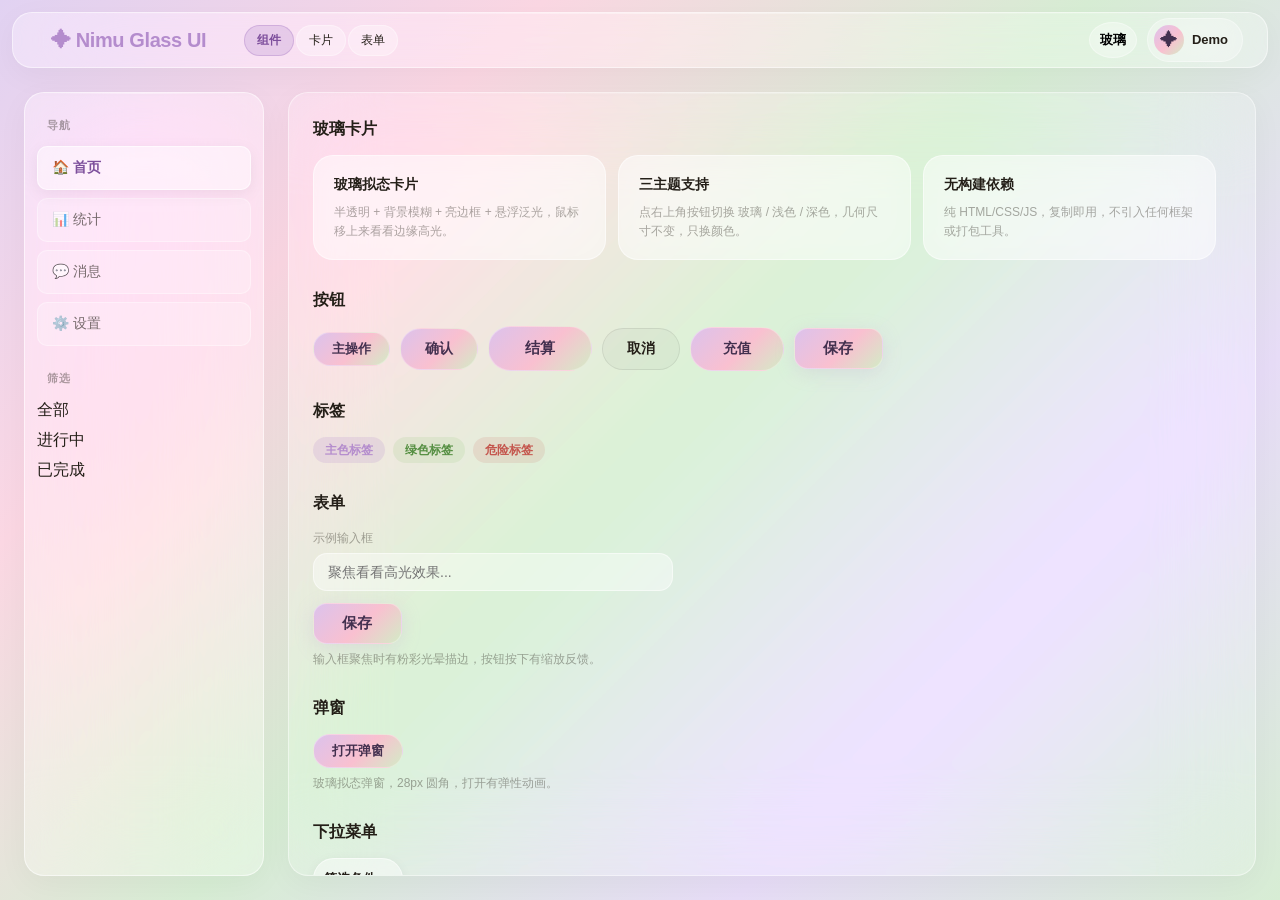
==== commit a4b3b83e: "brand: use the studio website's pastel gradient for the buttons The buttons were still purple->pink " ====
--- a/index.html
+++ b/index.html
@@ -35,7 +35,7 @@
 .demo-chat-input{margin-top:10px;max-width:480px}
 .demo-chat-input .chat-input-area{padding:10px}
 .demo-chat-input textarea{flex:1;border:none;outline:none;resize:none;font-size:13px;padding:8px 12px;border-radius:var(--radius-sm);background:rgba(255,255,255,.5);color:var(--text);font-family:inherit}
-.demo-chat-input .chat-send{padding:0 18px;border:none;border-radius:var(--radius-sm);background:linear-gradient(135deg,var(--teal),#467335);color:#fff;font-weight:700;font-size:13px;cursor:pointer;font-family:inherit}
+.demo-chat-input .chat-send{padding:0 18px;border:none;border-radius:var(--radius-sm);background:linear-gradient(135deg,#dcc2ec,#f9c0d0 55%,#d3ebc6);color:#43304f;font-weight:700;font-size:13px;cursor:pointer;font-family:inherit}
 /* 登录演示 */
 .demo-login-preview{max-width:360px;padding:28px}
 .demo-login-preview .login-panel{margin:0}
--- a/assets/ysti-glass.css
+++ b/assets/ysti-glass.css
@@ -1,6 +1,6 @@
 
 *,*::before,*::after{margin:0;padding:0;box-sizing:border-box}
-:root{--glass-bg:rgba(255,255,255,0.30);--glass-bg-hover:rgba(255,255,255,0.46);--glass-border:rgba(255,255,255,0.78);--glass-blur:blur(28px);--glass-shadow:0 8px 40px rgba(0,0,0,0.08);--glass-shadow-hover:0 16px 56px rgba(0,0,0,0.12);--accent:#b48ccd;--accent2:#f9c0d0;--accent-glow:rgba(226,138,194,0.32);--teal:#558f42;--teal-glow:rgba(85,143,66,0.28);--danger:#c4554d;--danger-glow:rgba(196,85,77,0.2);--text:#241f18;--text-secondary:rgba(36,31,24,0.62);--text-dim:rgba(36,31,24,0.38);--bg:#f4f2f6;--radius:20px;--radius-sm:14px;--radius-xs:10px;--radius-pill:100px;--spring:cubic-bezier(0.34,1.56,0.64,1);--ease-out:cubic-bezier(0.16,1,0.3,1)}
+:root{--glass-bg:rgba(255,255,255,0.30);--glass-bg-hover:rgba(255,255,255,0.46);--glass-border:rgba(255,255,255,0.78);--glass-blur:blur(28px);--glass-shadow:0 8px 40px rgba(0,0,0,0.08);--glass-shadow-hover:0 16px 56px rgba(0,0,0,0.12);--accent:#b48ccd;--accent2:#f9c0d0;--accent-glow:rgba(226,138,194,0.32);--teal:#558f42;--teal-glow:rgba(85,143,66,0.28);--danger:#c4554d;--danger-glow:rgba(196,85,77,0.2);--grad-btn:linear-gradient(135deg,#dcc2ec,#f9c0d0 55%,#d3ebc6);--ink:#43304f;--text:#241f18;--text-secondary:rgba(36,31,24,0.62);--text-dim:rgba(36,31,24,0.38);--bg:#f4f2f6;--radius:20px;--radius-sm:14px;--radius-xs:10px;--radius-pill:100px;--spring:cubic-bezier(0.34,1.56,0.64,1);--ease-out:cubic-bezier(0.16,1,0.3,1)}
 html{scroll-behavior:smooth;font-family:-apple-system,BlinkMacSystemFont,"SF Pro Display","SF Pro Text","PingFang SC","Microsoft YaHei",sans-serif;-webkit-font-smoothing:antialiased;color:var(--text)}
 body{background:var(--bg);overflow:hidden;height:100vh;line-height:1.5}
 .login-overlay{position:fixed;inset:0;z-index:10000;display:flex;align-items:center;justify-content:center;background:rgba(244,241,234,0.75);backdrop-filter:blur(12px);-webkit-backdrop-filter:blur(12px);transition:opacity .45s ease,visibility .45s ease}
@@ -20,8 +20,8 @@
 .login-field input{width:100%;padding:14px 16px 14px 44px;background:#faf8fb;border:1px solid rgba(0,0,0,.08);border-radius:var(--radius-sm);color:var(--text);font-size:15px;outline:none;transition:all .3s ease}
 .login-field input:focus{border-color:rgba(180,140,205,.5);box-shadow:0 0 0 3px var(--accent-glow)}
 .login-field input::placeholder{color:var(--text-dim)}
-.login-btn{width:100%;padding:15px;background:var(--accent);color:#fff;border:none;border-radius:var(--radius-sm);font-size:16px;font-weight:700;cursor:pointer;letter-spacing:.02em;transition:all .3s var(--spring);margin-top:8px;font-family:inherit}
-.login-btn:hover{background:var(--accent2);transform:translateY(-1px);box-shadow:0 4px 16px var(--accent-glow)}
+.login-btn{width:100%;padding:15px;background:linear-gradient(135deg,#dcc2ec,#f9c0d0 55%,#d3ebc6);color:#43304f;border:none;border-radius:var(--radius-sm);font-size:16px;font-weight:700;cursor:pointer;letter-spacing:.02em;transition:all .3s var(--spring);margin-top:8px;font-family:inherit}
+.login-btn:hover{background:linear-gradient(135deg,#dcc2ec,#f9c0d0 55%,#d3ebc6);transform:translateY(-1px);box-shadow:0 4px 16px var(--accent-glow)}
 .login-btn:active{transform:scale(.97)}
 .login-hint{font-size:12px;color:var(--text-dim);margin-top:20px}
 .app-container{display:flex;flex-direction:column;height:100vh;overflow:hidden;padding:0}
@@ -58,7 +58,7 @@
 
 .user-badge{display:flex;align-items:center;gap:8px;padding:6px 14px 6px 6px;background:rgba(255,255,255,.2);backdrop-filter:blur(24px) saturate(1.2);-webkit-backdrop-filter:blur(24px) saturate(1.2);border:1px solid rgba(255,255,255,.35);border-radius:var(--radius-pill);cursor:pointer;transition:all .3s ease}
 .user-badge:hover{background:rgba(255,255,255,.65);transform:translateY(-1px)}
-.user-avatar{width:30px;height:30px;border-radius:50%;background:linear-gradient(135deg,#b48ccd,#f9c0d0);display:flex;align-items:center;justify-content:center;font-size:18px;color:#fff;flex-shrink:0}
+.user-avatar{width:30px;height:30px;border-radius:50%;background:linear-gradient(135deg,#dcc2ec,#f9c0d0 55%,#d3ebc6);display:flex;align-items:center;justify-content:center;font-size:18px;color:#43304f;flex-shrink:0}
 .user-name{font-size:13px;font-weight:600;max-width:120px;overflow:hidden;text-overflow:ellipsis;white-space:nowrap}
 .settings-dropdown{position:absolute;top:calc(100% + 8px);right:4px;background:rgba(255,255,255,.85);backdrop-filter:blur(40px) saturate(1.8);-webkit-backdrop-filter:blur(40px) saturate(1.8);border:1px solid rgba(255,255,255,.6);border-radius:var(--radius-sm);padding:6px 0;min-width:180px;box-shadow:0 12px 40px rgba(0,0,0,.1);opacity:0;visibility:hidden;transform:translateY(-8px);transition:all .25s var(--ease-out);z-index:101}
 .settings-dropdown.show{opacity:1;visibility:visible;transform:translateY(0)}
@@ -91,8 +91,8 @@
 .search-bar{display:flex!important;align-items:center;gap:6px;margin-bottom:16px}
 .search-input{flex:1!important;min-width:120px;padding:10px 16px;background:rgba(255,255,255,.25);border:1px solid rgba(0,0,0,.06);border-radius:var(--radius-pill);font-size:13px;color:var(--text);outline:none;font-family:inherit;transition:all .2s ease;height:42px;line-height:1.4;box-sizing:border-box}
 .search-input:focus{border-color:rgba(180,140,205,.5);box-shadow:0 0 0 2px rgba(180,140,205,.15)}
-.search-input::placeholder{color:var(--text-dim)}.search-btn{padding:10px 16px;background:rgba(180,140,205,.42);backdrop-filter:blur(10px);-webkit-backdrop-filter:blur(10px);color:#fff;border:1px solid rgba(255,255,255,.3);border-radius:var(--radius-pill);font-size:13px;font-weight:600;cursor:pointer;transition:all .2s ease;font-family:inherit;white-space:nowrap;height:42px;line-height:1.4;flex-shrink:0;box-sizing:border-box}
-.search-btn:hover{background:rgba(180,140,205,.6);transform:translateY(-1px)}
+.search-input::placeholder{color:var(--text-dim)}.search-btn{padding:10px 16px;background:linear-gradient(135deg,#dcc2ec,#f9c0d0 55%,#d3ebc6);backdrop-filter:blur(10px);-webkit-backdrop-filter:blur(10px);color:#43304f;border:1px solid rgba(255,255,255,.3);border-radius:var(--radius-pill);font-size:13px;font-weight:600;cursor:pointer;transition:all .2s ease;font-family:inherit;white-space:nowrap;height:42px;line-height:1.4;flex-shrink:0;box-sizing:border-box}
+.search-btn:hover{background:linear-gradient(135deg,#dcc2ec,#f9c0d0 55%,#d3ebc6);transform:translateY(-1px)}
 .search-btn:active{transform:scale(.97)}
 .filter-group{display:flex;gap:2px;flex-shrink:0!important;align-items:center}
 .filter-select{display:none;padding:10px 32px 10px 14px;background:rgba(255,255,255,.4);backdrop-filter:blur(20px) saturate(1.6);-webkit-backdrop-filter:blur(20px) saturate(1.6);border:1px solid rgba(255,255,255,.55);border-radius:var(--radius-pill);font-size:12px;font-weight:600;color:var(--text);cursor:pointer;font-family:inherit;outline:none;appearance:none;-webkit-appearance:none;background-image:url("data:image/svg+xml,%3Csvg xmlns='http://www.w3.org/2000/svg' width='12' height='12' viewBox='0 0 12 12'%3E%3Cpath d='M2 4l4 4 4-4' stroke='%23888' stroke-width='1.8' fill='none' stroke-linecap='round' stroke-linejoin='round'/%3E%3C/svg%3E");background-repeat:no-repeat;background-position:right 10px center;transition:all .25s ease;box-shadow:0 2px 12px rgba(0,0,0,.05);box-sizing:border-box}
@@ -134,8 +134,8 @@
 .order-footer{display:flex;align-items:center;justify-content:space-between;padding-top:12px;border-top:1px solid rgba(0,0,0,.04)}
 .order-price{font-size:22px;font-weight:700;color:var(--accent)}
 .order-deadline{font-size:12px;color:var(--text-dim)}
-.btn-accept{padding:7px 18px;border-radius:var(--radius-pill);font-size:13px;font-weight:600;cursor:pointer;background:rgba(140,194,116,.5);backdrop-filter:blur(10px);-webkit-backdrop-filter:blur(10px);color:#fff;border:1px solid rgba(255,255,255,.3);transition:all .3s var(--spring);font-family:inherit}
-.btn-accept:hover{background:rgba(140,194,116,.7);transform:translateY(-2px);box-shadow:0 6px 20px var(--teal-glow)}
+.btn-accept{padding:7px 18px;border-radius:var(--radius-pill);font-size:13px;font-weight:600;cursor:pointer;background:linear-gradient(135deg,#dcc2ec,#f9c0d0 55%,#d3ebc6);backdrop-filter:blur(10px);-webkit-backdrop-filter:blur(10px);color:#43304f;border:1px solid rgba(255,255,255,.3);transition:all .3s var(--spring);font-family:inherit}
+.btn-accept:hover{background:linear-gradient(135deg,#dcc2ec,#f9c0d0 55%,#d3ebc6);transform:translateY(-2px);box-shadow:0 6px 20px var(--teal-glow)}
 .btn-accept:active{transform:scale(.95)}
 
 
@@ -165,8 +165,8 @@
 
 
 .total-price{font-size:26px;font-weight:700;color:var(--accent);letter-spacing:-.03em}
-.btn-checkout{padding:12px 36px;border-radius:var(--radius-pill);font-size:15px;font-weight:700;cursor:pointer;background:rgba(180,140,205,.5);backdrop-filter:blur(10px);-webkit-backdrop-filter:blur(10px);color:#fff;border:1px solid rgba(255,255,255,.3);transition:all .3s var(--spring);font-family:inherit}
-.btn-checkout:hover{background:rgba(180,140,205,.7);transform:translateY(-2px);box-shadow:0 8px 24px var(--accent-glow)}
+.btn-checkout{padding:12px 36px;border-radius:var(--radius-pill);font-size:15px;font-weight:700;cursor:pointer;background:linear-gradient(135deg,#dcc2ec,#f9c0d0 55%,#d3ebc6);backdrop-filter:blur(10px);-webkit-backdrop-filter:blur(10px);color:#43304f;border:1px solid rgba(255,255,255,.3);transition:all .3s var(--spring);font-family:inherit}
+.btn-checkout:hover{background:linear-gradient(135deg,#dcc2ec,#f9c0d0 55%,#d3ebc6);transform:translateY(-2px);box-shadow:0 8px 24px var(--accent-glow)}
 .btn-checkout:active{transform:scale(.95)}
 
 .form-group{margin-bottom:16px}
@@ -176,12 +176,12 @@
 
 
 .form-row{display:grid;grid-template-columns:1fr 1fr;gap:14px}
-.btn-save,.btn-submit{width:100%;padding:14px;border-radius:var(--radius-sm);font-size:15px;font-weight:700;cursor:pointer;color:#fff;border:1px solid rgba(255,255,255,.3);font-family:inherit;transition:all .3s var(--spring);letter-spacing:.02em}
-.btn-save{background:rgba(180,140,205,.55);backdrop-filter:blur(12px);-webkit-backdrop-filter:blur(12px);box-shadow:0 4px 20px rgba(180,140,205,.2)}
-.btn-submit{background:rgba(140,194,116,.55);backdrop-filter:blur(12px);-webkit-backdrop-filter:blur(12px)}
+.btn-save,.btn-submit{width:100%;padding:14px;border-radius:var(--radius-sm);font-size:15px;font-weight:700;cursor:pointer;color:#43304f;border:1px solid rgba(255,255,255,.3);font-family:inherit;transition:all .3s var(--spring);letter-spacing:.02em}
+.btn-save{background:linear-gradient(135deg,#dcc2ec,#f9c0d0 55%,#d3ebc6);backdrop-filter:blur(12px);-webkit-backdrop-filter:blur(12px);box-shadow:0 4px 20px rgba(180,140,205,.2)}
+.btn-submit{background:linear-gradient(135deg,#dcc2ec,#f9c0d0 55%,#d3ebc6);backdrop-filter:blur(12px);-webkit-backdrop-filter:blur(12px)}
 .btn-save:hover,.btn-submit:hover{transform:translateY(-2px);box-shadow:0 8px 30px rgba(0,0,0,.15)}
-.btn-save:hover{background:rgba(180,140,205,.7)}
-.btn-submit:hover{background:rgba(140,194,116,.7)}
+.btn-save:hover{background:linear-gradient(135deg,#dcc2ec,#f9c0d0 55%,#d3ebc6)}
+.btn-submit:hover{background:linear-gradient(135deg,#dcc2ec,#f9c0d0 55%,#d3ebc6)}
 .btn-save:active,.btn-submit:active{transform:translateY(0) scale(.97)}
 .btn-pwd{background:rgba(140,194,116,.55)!important;backdrop-filter:blur(12px)!important;-webkit-backdrop-filter:blur(12px)!important;box-shadow:0 4px 20px rgba(140,194,116,.2)!important;margin-top:10px!important}
 .empty-state{text-align:center;padding:56px 24px;color:var(--text-dim)}
@@ -200,11 +200,11 @@
 .modal-btns{display:flex;gap:10px;justify-content:center}
 .btn-cancel{padding:11px 24px;border-radius:var(--radius-pill);font-size:14px;font-weight:600;cursor:pointer;background:rgba(0,0,0,.03);border:1px solid rgba(0,0,0,.08);color:var(--text);transition:all .3s ease;font-family:inherit}
 .btn-cancel:hover{background:rgba(0,0,0,.06)}
-.btn-confirm{padding:11px 24px;border-radius:var(--radius-pill);font-size:14px;font-weight:600;cursor:pointer;background:rgba(140,194,116,.5);backdrop-filter:blur(10px);-webkit-backdrop-filter:blur(10px);color:#fff;border:1px solid rgba(255,255,255,.3);transition:all .3s var(--spring);font-family:inherit}
-.btn-confirm:hover{background:rgba(140,194,116,.7);transform:translateY(-2px);box-shadow:0 6px 24px var(--teal-glow)}
+.btn-confirm{padding:11px 24px;border-radius:var(--radius-pill);font-size:14px;font-weight:600;cursor:pointer;background:linear-gradient(135deg,#dcc2ec,#f9c0d0 55%,#d3ebc6);backdrop-filter:blur(10px);-webkit-backdrop-filter:blur(10px);color:#43304f;border:1px solid rgba(255,255,255,.3);transition:all .3s var(--spring);font-family:inherit}
+.btn-confirm:hover{background:linear-gradient(135deg,#dcc2ec,#f9c0d0 55%,#d3ebc6);transform:translateY(-2px);box-shadow:0 6px 24px var(--teal-glow)}
 .btn-confirm:active{transform:scale(.95)}
 .avatar-picker{display:flex;align-items:center;gap:16px;margin-bottom:6px}
-.avatar-preview{width:64px;height:64px;border-radius:50%;background:linear-gradient(135deg,#b48ccd,#f9c0d0);display:flex;align-items:center;justify-content:center;font-size:28px;font-weight:700;color:#fff;flex-shrink:0}
+.avatar-preview{width:64px;height:64px;border-radius:50%;background:linear-gradient(135deg,#dcc2ec,#f9c0d0 55%,#d3ebc6);display:flex;align-items:center;justify-content:center;font-size:28px;font-weight:700;color:#43304f;flex-shrink:0}
 
 
 
@@ -275,8 +275,8 @@
 
 
 
-.btn-recharge{padding:12px 32px;border-radius:var(--radius-pill);font-size:14px;font-weight:700;cursor:pointer;background:rgba(180,140,205,.55);backdrop-filter:blur(12px);-webkit-backdrop-filter:blur(12px);color:#fff;border:1px solid rgba(255,255,255,.3);transition:all .3s var(--spring);font-family:inherit;white-space:nowrap}
-.btn-recharge:hover{background:rgba(180,140,205,.7);transform:translateY(-2px);box-shadow:0 6px 24px var(--accent-glow)}
+.btn-recharge{padding:12px 32px;border-radius:var(--radius-pill);font-size:14px;font-weight:700;cursor:pointer;background:linear-gradient(135deg,#dcc2ec,#f9c0d0 55%,#d3ebc6);backdrop-filter:blur(12px);-webkit-backdrop-filter:blur(12px);color:#43304f;border:1px solid rgba(255,255,255,.3);transition:all .3s var(--spring);font-family:inherit;white-space:nowrap}
+.btn-recharge:hover{background:linear-gradient(135deg,#dcc2ec,#f9c0d0 55%,#d3ebc6);transform:translateY(-2px);box-shadow:0 6px 24px var(--accent-glow)}
 .btn-recharge:active{transform:scale(.95)}
 
 
@@ -326,7 +326,7 @@
 
 
 /* === Light Mode Overrides === */
-body.light-mode{background:#ffffff!important} body.light-mode .search-input{background:#fff!important;border:1px solid rgba(0,0,0,.12)!important} body.light-mode .search-btn{background:linear-gradient(135deg,#b48ccd,#f9c0d0)!important;border:none!important;color:#fff!important;backdrop-filter:none!important;-webkit-backdrop-filter:none!important} body.light-mode .search-input::placeholder{color:rgba(0,0,0,.35)!important}
+body.light-mode{background:#ffffff!important} body.light-mode .search-input{background:#fff!important;border:1px solid rgba(0,0,0,.12)!important} body.light-mode .search-btn{background:linear-gradient(135deg,#dcc2ec,#f9c0d0 55%,#d3ebc6);border:none!important;color:#43304f!important;backdrop-filter:none!important;-webkit-backdrop-filter:none!important} body.light-mode .search-input::placeholder{color:rgba(0,0,0,.35)!important}
 body.light-mode .login-overlay{background:rgba(244,241,234,0.75)!important;backdrop-filter:none!important;-webkit-backdrop-filter:none!important}
 
  
@@ -341,7 +341,7 @@
 body.light-mode .topbar-nav-btn.active{background:rgba(180,140,205,.14)!important;color:var(--accent)!important;border-color:rgba(180,140,205,.32)!important;box-shadow:none!important}
 body.light-mode .order-card,.light-mode .svc-card,.light-mode .cart-item,.light-mode .recharge-card{background:rgba(255,255,255,.92)!important;backdrop-filter:none!important;-webkit-backdrop-filter:none!important;border:1px solid rgba(0,0,0,.06)!important}
 body.light-mode .oc-order-item{background:rgba(255,255,255,.9)!important;backdrop-filter:none!important;-webkit-backdrop-filter:none!important;border:1px solid rgba(0,0,0,.06)!important;border-radius:var(--radius-sm)!important;box-shadow:0 1px 4px rgba(0,0,0,.03)!important}
-body.light-mode .btn-accept,.light-mode .btn-confirm,.light-mode .btn-checkout,.light-mode .btn-submit,.light-mode .btn-save,.light-mode .btn-recharge{background:linear-gradient(135deg,#b48ccd,#f9c0d0)!important;border:none!important;color:#fff!important}
+body.light-mode .btn-accept,.light-mode .btn-confirm,.light-mode .btn-checkout,.light-mode .btn-submit,.light-mode .btn-save,.light-mode .btn-recharge{background:linear-gradient(135deg,#dcc2ec,#f9c0d0 55%,#d3ebc6);border:none!important;color:#43304f!important}
 body.light-mode .btn-cancel{background:rgba(0,0,0,.04)!important;border:none!important}
 body.light-mode .btn-cancel:hover{background:rgba(0,0,0,.08)!important}
 body.light-mode .publish-form{background:rgba(255,255,255,.8)!important;box-shadow:0 2px 16px rgba(0,0,0,.04)!important;border:1px solid rgba(0,0,0,.06)!important}
@@ -397,7 +397,7 @@
 body.dark-mode .order-card:hover,.dark-mode .svc-card:hover{box-shadow:inset 0 0 0 2px rgba(198,162,222,0.8),0 0 30px rgba(198,162,222,0.25),0 16px 48px rgba(0,0,0,0.3)}body.dark-mode .oc-order-item{background:rgba(35,36,40,0.7)!important;backdrop-filter:blur(20px) saturate(1.4)!important;-webkit-backdrop-filter:blur(20px) saturate(1.4)!important;border:1px solid rgba(198,162,222,0.2)!important}body.dark-mode .oc-order-item:hover{box-shadow:inset 0 0 0 2px rgba(198,162,222,0.8),0 0 25px rgba(198,162,222,0.2),0 8px 28px rgba(0,0,0,0.3)}body.dark-mode .oc-order-title{color:#f4f1ea!important}body.dark-mode .oc-order-meta{color:rgba(244,241,234,0.55)!important}body.dark-mode .oc-order-game{color:#c8b2e0!important}body.dark-mode .oc-order-price{color:#c8b2e0!important}
 
 body.dark-mode .btn-accept,.dark-mode .btn-confirm,.dark-mode .btn-checkout,.dark-mode .btn-submit,.dark-mode .btn-save,.dark-mode .btn-recharge{background:rgba(198,162,222,0.15)!important;border:1px solid rgba(198,162,222,0.3)!important;color:#c8b2e0!important}
-body.dark-mode .btn-cancel{background:rgba(255,255,255,0.06)!important;border:1px solid rgba(255,255,255,0.1)!important;color:rgba(244,241,234,0.7)!important}body.dark-mode .btn-accept:hover,.dark-mode .btn-confirm:hover,.dark-mode .btn-checkout:hover,.dark-mode .btn-submit:hover,.dark-mode .btn-save:hover,.dark-mode .btn-recharge:hover{background:rgba(198,162,222,0.35)!important;border-color:rgba(198,162,222,0.65)!important;color:#fff!important;transform:translateY(-2px);box-shadow:0 6px 20px rgba(198,162,222,0.25)}
+body.dark-mode .btn-cancel{background:rgba(255,255,255,0.06)!important;border:1px solid rgba(255,255,255,0.1)!important;color:rgba(244,241,234,0.7)!important}body.dark-mode .btn-accept:hover,.dark-mode .btn-confirm:hover,.dark-mode .btn-checkout:hover,.dark-mode .btn-submit:hover,.dark-mode .btn-save:hover,.dark-mode .btn-recharge:hover{background:rgba(198,162,222,0.35)!important;border-color:rgba(198,162,222,0.65)!important;color:#43304f!important;transform:translateY(-2px);box-shadow:0 6px 20px rgba(198,162,222,0.25)}
 body.dark-mode .btn-cancel:hover{background:rgba(255,255,255,0.12)!important}
 body.dark-mode .publish-form{background:rgba(35,36,40,0.6)!important;box-shadow:0 2px 16px rgba(0,0,0,0.2)!important;border:1px solid rgba(255,255,255,0.08)!important}
 body.dark-mode .settings-dropdown,.dark-mode .notify-dropdown{background:rgba(35,36,40,0.9)!important;backdrop-filter:blur(40px) saturate(1.8)!important;-webkit-backdrop-filter:blur(40px) saturate(1.8)!important;box-shadow:0 8px 32px rgba(0,0,0,0.4)!important;border:1px solid rgba(255,255,255,0.1)!important}
@@ -420,7 +420,7 @@
 body.dark-mode #profileModal input[type=password]{background:rgba(255,255,255,0.06)!important;border:1px solid rgba(255,255,255,0.1)!important;color:#f4f1ea!important}
 body.dark-mode .form-group input,.dark-mode .form-group textarea,.dark-mode .form-group select{background:rgba(255,255,255,0.06)!important;border:1px solid rgba(255,255,255,0.1)!important;color:#f4f1ea!important}
 body.dark-mode .search-input{background:rgba(255,255,255,0.06)!important;border:1px solid rgba(255,255,255,0.1)!important;color:#f4f1ea!important}
-body.dark-mode .search-input::placeholder{color:rgba(244,241,234,0.35)!important} body.dark-mode .search-btn{background:rgba(180,140,205,.32)!important;color:#f4f1ea!important;border:1px solid rgba(255,255,255,.2)!important} body.dark-mode .filter-select{background:rgba(255,255,255,0.1)!important;backdrop-filter:blur(20px) saturate(1.6)!important;-webkit-backdrop-filter:blur(20px) saturate(1.6)!important;border:1px solid rgba(255,255,255,0.2)!important;color:rgba(244,241,234,0.9)!important;box-shadow:0 2px 12px rgba(0,0,0,.2)!important}
+body.dark-mode .search-input::placeholder{color:rgba(244,241,234,0.35)!important} body.dark-mode .search-btn{background:linear-gradient(135deg,#dcc2ec,#f9c0d0 55%,#d3ebc6);color:#f4f1ea!important;border:1px solid rgba(255,255,255,.2)!important} body.dark-mode .filter-select{background:rgba(255,255,255,0.1)!important;backdrop-filter:blur(20px) saturate(1.6)!important;-webkit-backdrop-filter:blur(20px) saturate(1.6)!important;border:1px solid rgba(255,255,255,0.2)!important;color:rgba(244,241,234,0.9)!important;box-shadow:0 2px 12px rgba(0,0,0,.2)!important}
 body.dark-mode .oc-dropdown-trigger{background:rgba(255,255,255,0.06)!important;border:1px solid rgba(255,255,255,0.1)!important;color:rgba(244,241,234,0.7)!important}
 body.dark-mode .oc-dropdown-trigger:hover{background:rgba(255,255,255,0.12)!important}
 body.dark-mode .oc-dropdown-menu{background:rgba(35,36,40,0.95)!important;backdrop-filter:blur(40px) saturate(1.8)!important;-webkit-backdrop-filter:blur(40px) saturate(1.8)!important;border:1px solid rgba(255,255,255,0.1)!important;box-shadow:0 8px 24px rgba(0,0,0,0.4)!important}
